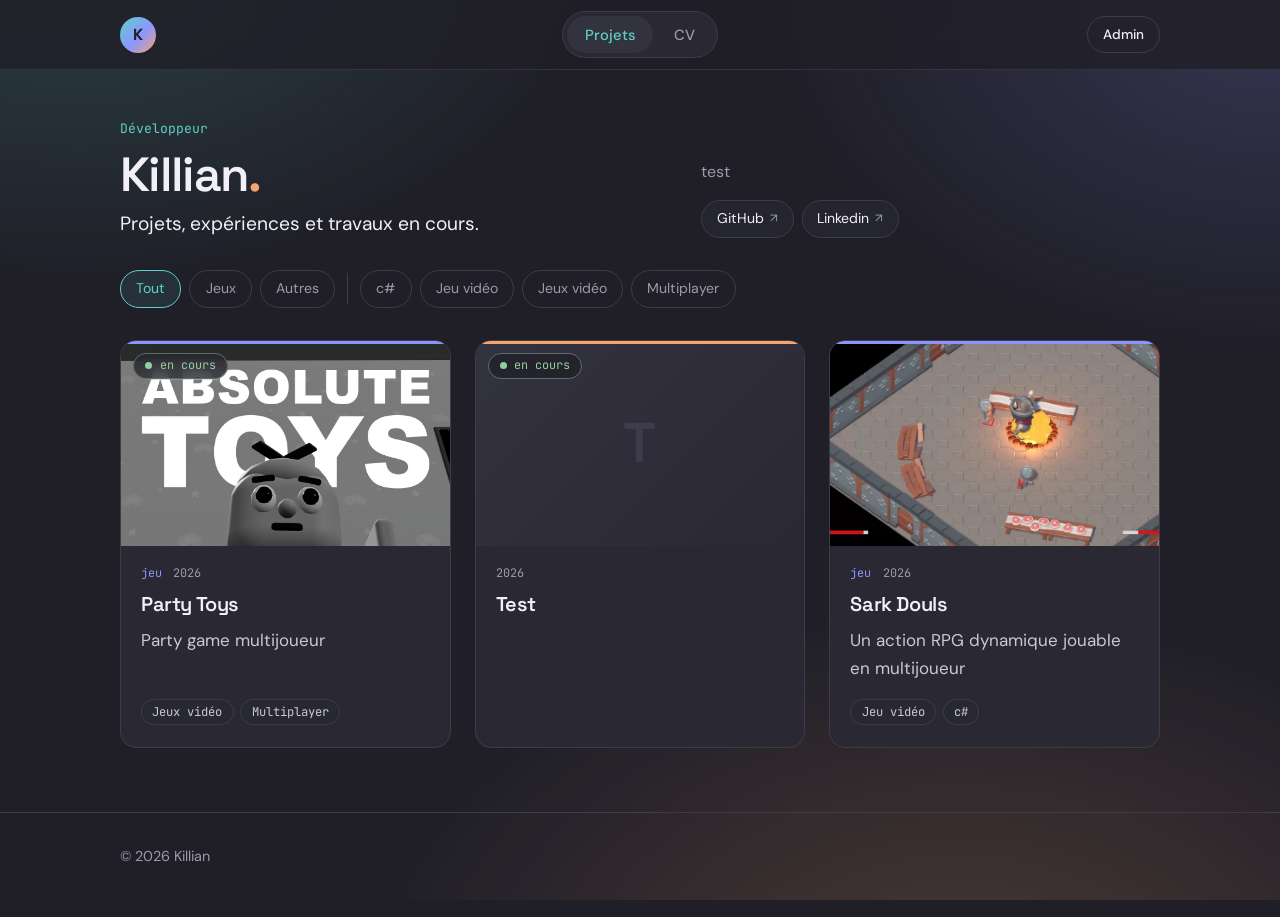
==== index.html @ 00ae6bcd "change : timeline, accueil, theme La page d'accueil met plus en avant les projets la timeline devien" ====
<!doctype html>
<html lang="fr">
<head>
<meta charset="utf-8">
<meta name="viewport" content="width=device-width, initial-scale=1">
<meta name="color-scheme" content="dark">
<meta name="theme-color" content="#201F28">
<title>Portfolio</title>
<meta name="description" content="Portfolio de projets">
<link rel="stylesheet" href="theme.css">
<link rel="stylesheet" href="style.css">
</head>
<body>

<header class="site-header">
  <div class="wrap">
    <a class="brand" href="./" aria-label="Accueil"><span class="mono" id="mono">P</span></a>
    <div class="seg" role="tablist" aria-label="Sections du site">
      <button role="tab" id="tab-projects" data-view="projects" aria-selected="true" aria-controls="view-projects">Projets</button>
      <button role="tab" id="tab-cv" data-view="cv" aria-selected="false" aria-controls="view-cv">CV</button>
    </div>
    <div class="header-end"><a class="btn btn-sm" href="admin.html">Admin</a></div>
  </div>
</header>

<section class="hero">
  <div class="wrap hero-grid">
    <div class="hero-main">
      <p class="eyebrow" id="eyebrow"></p>
      <h1 id="name">Portfolio</h1>
      <p class="lead" id="tagline"></p>
    </div>
    <div class="hero-side">
      <div class="bio" id="bio"></div>
      <ul class="links" id="contact"></ul>
    </div>
  </div>
</section>

<main class="wrap">
  <section id="view-projects" role="tabpanel" aria-labelledby="tab-projects">
    <nav class="filters" id="filters" aria-label="Filtrer les projets" hidden></nav>
    <div class="grid" id="list"><p class="empty">Chargement…</p></div>
  </section>

  <section id="view-cv" role="tabpanel" aria-labelledby="tab-cv" hidden>
    <div class="cv-head" id="cv-head"></div>
    <div class="subtabs" role="tablist" aria-label="Parties du CV">
      <button role="tab" id="ctab-experience" data-cv="experience" aria-selected="true" aria-controls="cv-experience">Expérience <span class="count" id="count-experience"></span></button>
      <button role="tab" id="ctab-education" data-cv="education" aria-selected="false" aria-controls="cv-education">Formation <span class="count" id="count-education"></span></button>
      <button role="tab" id="ctab-skills" data-cv="skills" aria-selected="false" aria-controls="cv-skills">Compétences <span class="count" id="count-skills"></span></button>
    </div>
    <div id="cv-experience" role="tabpanel" aria-labelledby="ctab-experience"></div>
    <div id="cv-education" role="tabpanel" aria-labelledby="ctab-education" hidden></div>
    <div id="cv-skills" role="tabpanel" aria-labelledby="ctab-skills" hidden></div>
  </section>
</main>

<footer class="site-footer"><div class="wrap" id="copy"></div></footer>

<dialog id="dlg" aria-labelledby="dlg-title"><div id="dlg-inner"></div></dialog>

<script src="schema.js"></script>
<script>
const $ = s => document.querySelector(s);
const $$ = s => [...document.querySelectorAll(s)];
const esc = s => String(s ?? "").replace(/[&<>"']/g, c => ({"&":"&amp;","<":"&lt;",">":"&gt;",'"':"&quot;","'":"&#39;"}[c]));
const safeUrl = u => /^(https?:|mailto:)/i.test(u || "") ? u : "#";
/* chemins relatifs autorisés (ex. cv.pdf), mais pas javascript: ni data: */
const safeHref = u => /^\s*(javascript|data|vbscript):/i.test(u || "") ? "#" : (u || "#");
const paras = t => String(t || "").split(/\n{2,}/).filter(x => x.trim()).map(x => `<p>${esc(x.trim())}</p>`).join("");
const bullets = a => { const l = (Array.isArray(a) ? a : String(a || "").split("\n")).map(x => String(x).trim()).filter(Boolean); return l.length ? `<ul class="list">${l.map(x => `<li>${esc(x)}</li>`).join("")}</ul>` : ""; };
const csv = s => (Array.isArray(s) ? s : String(s || "").split(",")).map(x => String(x).trim()).filter(Boolean);
const chips = a => a.length ? `<ul class="chips">${a.map(t => `<li>${esc(t)}</li>`).join("")}</ul>` : "";

const ICON = {
  dl: '<svg width="18" height="18" viewBox="0 0 24 24" fill="none" stroke="currentColor" stroke-width="2" stroke-linecap="round" stroke-linejoin="round" aria-hidden="true"><path d="M12 3v12m0 0-4-4m4 4 4-4M4 17v3h16v-3"/></svg>',
  x: '<svg width="16" height="16" viewBox="0 0 24 24" fill="none" stroke="currentColor" stroke-width="2" stroke-linecap="round" aria-hidden="true"><path d="M6 6l12 12M18 6 6 18"/></svg>'
};
const live = '<span class="pill live"><i></i>en cours</span>';
const state = p => p.ongoing ? live : '<span class="pill">terminé</span>';

/* types de projets (schema.js) */
const TYPES = (window.SCHEMA || {}).types || {};
const OTHER = { label: "Projet", plural: "Autres", code: "projet", facts: [], sections: [{ key: "description", root: true, label: "Description", kind: "long" }] };
const typeOf = p => TYPES[p.type] ? p.type : "other";
const def = p => TYPES[typeOf(p)] || OTHER;
const secVal = (p, s) => s.root ? p[s.key] : (p.details || {})[s.key];
const section = (p, s) => {
  const v = secVal(p, s), body = s.kind === "list" ? bullets(v) : paras(v);
  return body ? `<section class="sect${s.lead ? " lead" : ""}"><h3>${esc(s.label)}</h3><div class="prose">${body}</div></section>` : "";
};

const CV_TABS = ["experience", "education", "skills"];
let data = { profile: {}, projects: [], cv: {} };
let activeTag = null, activeType = null, view = "projects", cvTab = "experience";

/* ---------- chargement ---------- */
async function load() {
  try {
    const r = await fetch("projects.json", { cache: "no-cache" });
    if (!r.ok) throw new Error(r.status);
    data = await r.json();
  } catch (e) {
    $("#list").innerHTML = '<p class="empty">Impossible de charger projects.json. Ouvrez le site via GitHub Pages ou un serveur local (pas en double-cliquant sur le fichier).</p>';
    return;
  }
  data.projects = (data.projects || []).slice().sort((a, b) => (Number(b.year) || 0) - (Number(a.year) || 0));
  data.cv = data.cv || {};
  renderProfile();
  renderCV();
  renderFilters();
  renderList();
  route();
}

function route() {
  const h = decodeURIComponent(location.hash.slice(1));
  if (h === "cv" || h.startsWith("cv/")) {
    const t = h.slice(3);
    setView("cv", false);
    setCvTab(CV_TABS.includes(t) ? t : cvTab, false);
  } else {
    setView("projects", false);
    if (h) openProject(h);
  }
}

function renderProfile() {
  const p = data.profile || {};
  if (p.name) {
    $("#name").textContent = p.name;
    $("#mono").textContent = p.name.trim().charAt(0).toUpperCase() || "P";
    document.title = p.name;
    $("#copy").textContent = "© " + new Date().getFullYear() + " " + p.name;
  }
  $("#eyebrow").textContent = (data.cv && data.cv.headline) || "";
  $("#tagline").textContent = p.tagline || "";
  $("#bio").innerHTML = paras(p.bio);
  $("#contact").innerHTML = (p.links || []).map(l => `<li><a href="${esc(safeUrl(l.url))}" target="_blank" rel="noopener">${esc(l.label)}</a></li>`).join("");
}

/* ---------- onglets ---------- */
function setView(v, touch = true) {
  view = v === "cv" ? "cv" : "projects";
  $$("[data-view]").forEach(b => b.setAttribute("aria-selected", b.dataset.view === view));
  $("#view-projects").hidden = view !== "projects";
  $("#view-cv").hidden = view !== "cv";
  if (touch) history.replaceState(null, "", view === "cv" ? "#cv/" + cvTab : location.pathname + location.search);
}
function setCvTab(t, touch = true) {
  cvTab = CV_TABS.includes(t) ? t : "experience";
  $$("[data-cv]").forEach(b => b.setAttribute("aria-selected", b.dataset.cv === cvTab));
  CV_TABS.forEach(k => { $("#cv-" + k).hidden = k !== cvTab; });
  if (touch) history.replaceState(null, "", "#cv/" + cvTab);
}

/* ---------- projets ---------- */
function renderFilters() {
  const types = [...new Set(data.projects.map(typeOf))];
  const tags = [...new Set(data.projects.flatMap(p => p.tags || []))].sort((a, b) => a.localeCompare(b, "fr"));
  const showTypes = types.length > 1;
  const nav = $("#filters");
  nav.hidden = !showTypes && tags.length < 2;
  nav.innerHTML = `<button data-all aria-pressed="${!activeType && !activeTag}">Tout</button>`
    + (showTypes ? types.map(t => `<button data-type="${esc(t)}" aria-pressed="${activeType === t}">${esc((TYPES[t] || OTHER).plural)}</button>`).join("") : "")
    + (showTypes && tags.length ? '<span class="sep" aria-hidden="true"></span>' : "")
    + tags.map(t => `<button data-tag="${esc(t)}" aria-pressed="${activeTag === t}">${esc(t)}</button>`).join("");
}

const card = p => {
  const t = typeOf(p), img = p.images && p.images[0];
  return `
    <article class="card" data-t="${t}">
      <div class="card-media">
        ${img ? `<img src="${esc(img)}" alt="" loading="lazy">` : `<span class="ph" aria-hidden="true">${esc((p.title || "?").trim()[0] || "?")}</span>`}
        ${p.ongoing ? live : ""}
      </div>
      <div class="card-body">
        <p class="meta">${t !== "other" ? `<span class="kind" data-t="${t}">${esc(def(p).label.toLowerCase())}</span>` : ""}${p.year ? `<span>${esc(p.year)}</span>` : ""}</p>
        <h3><button data-id="${esc(p.id)}">${esc(p.title)}</button></h3>
        ${p.summary ? `<p class="summary">${esc(p.summary)}</p>` : ""}
        ${chips(p.tags || [])}
      </div>
    </article>`;
};

function renderList() {
  const items = data.projects.filter(p => (!activeTag || (p.tags || []).includes(activeTag)) && (!activeType || typeOf(p) === activeType));
  $("#list").innerHTML = items.length
    ? items.map(card).join("")
    : `<p class="empty">${data.projects.length ? "Aucun projet pour ce filtre." : "Aucun projet pour l'instant. Ajoutez-en depuis la page admin."}</p>`;
}

function openProject(id) {
  const p = data.projects.find(x => x.id === id);
  if (!p) return;
  const d = def(p), det = p.details || {}, imgs = p.images || [], t = typeOf(p);
  const links = [p.link && ["Voir le projet", p.link, true], p.repo && ["Code source", p.repo, false]].filter(Boolean)
    .map(([l, u, main]) => `<a class="btn${main ? " btn-primary" : ""}" href="${esc(safeUrl(u))}" target="_blank" rel="noopener">${l}</a>`).join("");
  const facts = [];
  if (p.year) facts.push(["Année", esc(p.year)]);
  d.facts.forEach(f => { const v = det[f.key]; if (v && String(v).trim()) facts.push([f.label, f.list ? chips(csv(v)) : esc(v)]); });
  if ((p.tags || []).length) facts.push(["Mots-clés", chips(p.tags)]);
  const factsHtml = facts.length ? `<dl class="facts">${facts.map(([k, v]) => `<div><dt>${esc(k)}</dt><dd>${v}</dd></div>`).join("")}</dl>` : "";
  const secs = d.sections.map(s => [s, section(p, s)]);
  const lead = secs.filter(([s]) => s.lead).map(x => x[1]).join("");
  let rest = secs.filter(([s]) => !s.lead).map(x => x[1]).join("");
  if (!lead && !rest && p.summary) rest = `<div class="prose">${paras(p.summary)}</div>`;
  $("#dlg-inner").innerHTML = `
    <div class="dlg-top"><button class="x" data-close aria-label="Fermer">${ICON.x}</button></div>
    ${imgs.length ? `<div class="dlg-media"><img id="big" src="${esc(imgs[0])}" alt="${esc(p.title)}">${
      imgs.length > 1 ? `<div class="thumbs">${imgs.map((s, i) => `<button data-img="${esc(s)}" aria-label="Image ${i + 1}" aria-current="${i === 0}"><img src="${esc(s)}" alt=""></button>`).join("")}</div>` : ""}</div>` : ""}
    <div class="dlg-body">
      <div class="dlg-head">
        <p class="meta">${t !== "other" ? `<span class="kind" data-t="${t}">${esc(d.label.toLowerCase())}</span>` : ""}</p>
        <h2 id="dlg-title">${esc(p.title)}</h2>
        ${state(p)}
      </div>
      ${factsHtml}
      ${lead}
      ${rest}
      ${links ? `<p class="dlg-links">${links}</p>` : ""}
    </div>`;
  $("#dlg").showModal();
  history.replaceState(null, "", "#" + encodeURIComponent(id));
}

/* ---------- CV ---------- */
const MONTHS = ["janv", "f[ée]vr", "mars", "avr", "mai", "juin", "juil", "ao[uû]t", "sept", "oct", "nov", "d[ée]c"].map(m => new RegExp(m));
/* « Septembre 2024 » ou « 2024 » -> nombre comparable (null si pas d'année) */
const when = s => {
  s = String(s || "").toLowerCase();
  const y = s.match(/(?:19|20)\d{2}/);
  if (!y) return null;
  const m = MONTHS.findIndex(re => re.test(s));
  return +y[0] * 12 + Math.max(m, 0);
};
const rank = e => [e.current ? 1 : 0, when(e.start) ?? -1, when(e.end) ?? -1];
/* plus récent en premier ; « en cours » tout en haut ; à égalité, l'ordre saisi dans l'admin */
const byRecent = list => list.map((e, i) => [e, i]).sort(([a, i], [b, j]) => {
  const x = rank(a), y = rank(b);
  for (let k = 0; k < 3; k++) if (x[k] !== y[k]) return y[k] - x[k];
  return i - j;
}).map(([e]) => e);

const dates = e => {
  const s = (e.start || "").trim(), t = e.current ? "présent" : (e.end || "").trim();
  return s && t ? `${s} — ${t}` : s || t;
};
const timeline = (list, head, org) => {
  const items = list.filter(e => e[head] || e[org]);
  if (!items.length) return '<p class="empty">Rien à afficher pour l\'instant.</p>';
  /* de gauche à droite : du plus ancien au plus récent, en alternant haut / bas */
  const sorted = byRecent(items).reverse();
  return `<div class="htl-scroll"><div class="htl" style="--n:${sorted.length}">${sorted.map((e, i) => {
    const sub = [e[org], e.place].filter(Boolean).map(esc).join('<span class="sep">·</span>');
    return `<article class="htl-card ${i % 2 ? "down" : "up"}${e.current ? " is-current" : ""}" style="grid-column:${i + 1}">
      <span class="htl-dot" aria-hidden="true"></span>
      <div class="tl-when">${esc(dates(e))}</div>
      <h3>${esc(e[head])}</h3>
      ${sub ? `<p class="tl-sub">${sub}</p>` : ""}
      ${bullets(e.description)}
    </article>`;
  }).join("")}</div></div>`;
};

function renderCV() {
  const c = data.cv || {};
  const name = ((data.profile || {}).name || "").trim();
  const pdf = c.pdf
    ? `<a class="btn btn-primary" href="${esc(safeHref(c.pdf))}" download="${esc(name ? "CV - " + name + ".pdf" : "CV.pdf")}">${ICON.dl}Télécharger le CV</a>`
    : "";
  $("#cv-head").innerHTML = (c.summary ? `<div class="prose">${paras(c.summary)}</div>` : "")
    + pdf;
  $("#cv-head").hidden = !c.summary && !pdf;

  const exp = c.experience || [], edu = c.education || [];
  const skills = (c.skills || []).filter(g => g.label || (g.items || []).length);
  const langs = (c.languages || []).filter(l => (l.name || "").trim());
  const interests = c.interests || [];

  $("#cv-experience").innerHTML = timeline(exp, "role", "org");
  $("#cv-education").innerHTML = timeline(edu, "degree", "school");

  const skillsHtml = (skills.length ? `<div class="skills">${skills.map(g => `
      <div class="skill-card"><h3>${esc(g.label)}</h3>${chips(g.items || [])}</div>`).join("")}</div>` : "")
    + (langs.length ? `<h3 class="h-sub">Langues</h3><ul class="langs">${langs.map(l => `<li><span>${esc(l.name.trim())}</span>${l.level ? `<span class="lvl">${esc(l.level)}</span>` : ""}</li>`).join("")}</ul>` : "")
    + (interests.length ? `<h3 class="h-sub">Centres d'intérêt</h3>${chips(interests)}` : "");
  $("#cv-skills").innerHTML = skillsHtml || '<p class="empty">Rien à afficher pour l\'instant.</p>';

  $("#count-experience").textContent = exp.length || "";
  $("#count-education").textContent = edu.length || "";
  $("#count-skills").textContent = skills.length || "";
  $$(".count").forEach(c => { c.hidden = !c.textContent; });
}

/* ---------- événements ---------- */
$$("[data-view]").forEach(b => b.addEventListener("click", () => setView(b.dataset.view)));
$$("[data-cv]").forEach(b => b.addEventListener("click", () => setCvTab(b.dataset.cv)));
document.addEventListener("keydown", e => {
  if (e.key !== "ArrowLeft" && e.key !== "ArrowRight") return;
  const t = e.target.closest('[role="tab"]'); if (!t) return;
  const tabs = [...t.parentElement.querySelectorAll('[role="tab"]')];
  const n = tabs[(tabs.indexOf(t) + (e.key === "ArrowRight" ? 1 : -1) + tabs.length) % tabs.length];
  n.focus(); n.click();
});
$("#filters").addEventListener("click", e => {
  const b = e.target.closest("button"); if (!b) return;
  if ("all" in b.dataset) activeType = activeTag = null;
  else if (b.dataset.type) activeType = activeType === b.dataset.type ? null : b.dataset.type;
  else if (b.dataset.tag) activeTag = activeTag === b.dataset.tag ? null : b.dataset.tag;
  renderFilters(); renderList();
});
$("#list").addEventListener("click", e => {
  const b = e.target.closest("[data-id]"); if (b) openProject(b.dataset.id);
});
$("#dlg").addEventListener("click", e => {
  if (e.target === e.currentTarget || e.target.closest("[data-close]")) e.currentTarget.close();
  const t = e.target.closest("[data-img]");
  if (t) {
    $("#big").src = t.dataset.img;
    $$(".thumbs button").forEach(x => x.setAttribute("aria-current", x === t));
  }
});
$("#dlg").addEventListener("close", () => history.replaceState(null, "", location.pathname + location.search));

load();
</script>
</body>
</html>
---- theme.css ----
/* ==========================================================================
   THEME : couleurs, polices et formes.
   C'est LE fichier à modifier pour changer le look du site (et de l'admin).
   La mise en page est dans style.css : normalement pas besoin d'y toucher.
   ========================================================================== */

/* Polices (Google Fonts). Pour changer de police : modifiez ce lien
   ET les trois variables --font-* plus bas. */
@import url("https://fonts.googleapis.com/css2?family=Space+Grotesk:wght@500;600;700&family=DM+Sans:ital,opsz,wght@0,9..40,400;0,9..40,500;0,9..40,700;1,9..40,400&family=JetBrains+Mono:wght@400;500&display=swap");

:root{
  /* --- Couleurs de base (fond neutre aux reflets prune, moins « tout bleu ») --- */
  --bg:#201F28;          /* fond de page */
  --surface:#292833;     /* cartes, panneaux */
  --raised:#33323F;      /* éléments surélevés (survol, onglet actif) */
  --line:#3D3C4A;        /* bordures et séparateurs */

  --ink:#F2F0F7;         /* titres, texte important */
  --text:#CBC8D6;        /* texte courant */
  --muted:#9C99AD;       /* texte secondaire */

  /* --- Couleurs d'accent (utilisées en alternance pour mettre de la vie) --- */
  --accent:#5FD0C8;      /* turquoise : liens, boutons */
  --accent-2:#8C95FF;    /* violet-bleu : dégradés, jeux */
  --accent-3:#F5A66F;    /* orange chaud : touches de chaleur */

  --ok:#8FD19E;          /* « en cours », succès */
  --danger:#F08C8C;      /* erreurs, suppression */

  /* --- Lueurs d'ambiance en fond de page --- */
  --glow-1:var(--accent);      /* en haut à gauche */
  --glow-2:var(--accent-2);    /* en haut à droite */
  --glow-3:var(--accent-3);    /* en bas à droite */
  --glow-strength:20%;         /* 0% = fond uni, 25% = très coloré */

  /* --- Polices -------------------------------------------------------- */
  --font-display:"Space Grotesk",system-ui,sans-serif;                 /* titres */
  --font-body:"DM Sans",system-ui,-apple-system,"Segoe UI",sans-serif;  /* texte */
  --font-mono:"JetBrains Mono",ui-monospace,SFMono-Regular,Menlo,Consolas,monospace; /* petits détails « tech » */

  /* --- Formes --------------------------------------------------------- */
  --radius:16px;         /* cartes */
  --radius-sm:10px;      /* boutons, champs */
  --maxw:1120px;         /* largeur maximale du contenu */

  color-scheme:dark;
}
---- style.css ----
/* ==========================================================================
   style.css : mise en page du site.
   Les couleurs, polices et formes se changent dans theme.css.
   Sommaire : base · en-tête · hero · onglets · projets · fiche projet · CV · pied de page
   ========================================================================== */

/* ---------- base ---------- */
*{box-sizing:border-box}
[hidden]{display:none!important}
html{scroll-behavior:smooth;scroll-padding-top:5rem}
body{margin:0;background:var(--bg);color:var(--text);font-family:var(--font-body);font-size:1.0625rem;line-height:1.65;-webkit-font-smoothing:antialiased}
body::before{content:"";position:fixed;inset:0;z-index:-1;pointer-events:none;background:
  radial-gradient(48rem 32rem at 6% -8%,color-mix(in srgb,var(--glow-1) var(--glow-strength),transparent),transparent 70%),
  radial-gradient(46rem 32rem at 100% 0%,color-mix(in srgb,var(--glow-2) var(--glow-strength),transparent),transparent 70%),
  radial-gradient(54rem 36rem at 75% 112%,color-mix(in srgb,var(--glow-3) var(--glow-strength),transparent),transparent 70%)}
::selection{background:var(--accent);color:var(--bg)}
a{color:inherit;text-decoration-color:var(--line);text-underline-offset:.22em}
a:hover{color:var(--accent);text-decoration-color:var(--accent)}
:focus-visible{outline:2px solid var(--accent);outline-offset:3px;border-radius:6px}
h1,h2,h3{margin:0;font-family:var(--font-display);font-weight:600;letter-spacing:-.02em;color:var(--ink)}
button{font:inherit;color:inherit}
.wrap{width:100%;max-width:var(--maxw);margin:0 auto;padding-inline:clamp(1.25rem,4vw,2.5rem)}
.empty{margin:2rem 0;color:var(--muted)}

/* petits éléments réutilisables */
.chips{display:flex;flex-wrap:wrap;gap:.4rem;margin:0;padding:0;list-style:none}
.chips li{font-family:var(--font-mono);font-size:.76rem;line-height:1;padding:.4rem .65rem;border-radius:999px;border:1px solid var(--line);color:var(--text);background:color-mix(in srgb,var(--surface) 60%,transparent)}
.pill{display:inline-flex;align-items:center;gap:.45rem;font-family:var(--font-mono);font-size:.74rem;line-height:1;padding:.4rem .7rem;border-radius:999px;border:1px solid var(--line);color:var(--muted);background:var(--surface)}
.pill i{width:.45rem;height:.45rem;border-radius:50%;background:currentColor}
.pill.live{color:var(--ok);border-color:color-mix(in srgb,var(--ok) 35%,var(--line));background:color-mix(in srgb,var(--ok) 10%,var(--surface))}
.pill.live i{animation:ring 2.4s ease-out infinite}
@keyframes ring{0%{box-shadow:0 0 0 0 color-mix(in srgb,currentColor 55%,transparent)}70%,100%{box-shadow:0 0 0 .45rem transparent}}

.btn{display:inline-flex;align-items:center;gap:.55rem;padding:.65rem 1.25rem;border-radius:999px;border:1px solid var(--line);background:transparent;color:var(--ink);font-weight:500;font-size:.95rem;text-decoration:none;cursor:pointer;transition:border-color .2s,color .2s,transform .2s,background .2s}
.btn:hover{border-color:var(--accent);color:var(--accent)}
.btn-primary{border-color:transparent;color:var(--bg);background:linear-gradient(135deg,var(--accent),var(--accent-2))}
.btn-primary:hover{color:var(--bg);transform:translateY(-2px);box-shadow:0 10px 24px -10px var(--accent)}
.btn-sm{padding:.4rem .95rem;font-size:.85rem}
.btn svg{flex:none}

/* ---------- en-tête ---------- */
.site-header{position:sticky;top:0;z-index:20;background:color-mix(in srgb,var(--bg) 82%,transparent);-webkit-backdrop-filter:blur(14px);backdrop-filter:blur(14px);border-bottom:1px solid color-mix(in srgb,var(--line) 70%,transparent)}
.site-header .wrap{display:flex;align-items:center;gap:1rem;padding-block:.7rem}
.brand{flex:1;display:flex;align-items:center;text-decoration:none}
.brand .mono{display:grid;place-items:center;width:2.25rem;height:2.25rem;border-radius:50%;font-family:var(--font-display);font-weight:700;font-size:1rem;color:var(--bg);background:linear-gradient(135deg,var(--accent),var(--accent-2) 55%,var(--accent-3));transition:transform .25s}
.brand:hover .mono{transform:rotate(-8deg) scale(1.06)}
.header-end{flex:1;display:flex;justify-content:flex-end}

/* onglets principaux (segmented control) */
.seg{display:inline-flex;gap:.2rem;padding:.25rem;border:1px solid var(--line);border-radius:999px;background:var(--surface)}
.seg button{border:0;background:none;padding:.4rem 1.1rem;border-radius:999px;color:var(--muted);font-size:.92rem;font-weight:500;cursor:pointer;transition:color .2s,background .2s}
.seg button:hover{color:var(--ink)}
.seg button[aria-selected="true"]{background:var(--raised);color:var(--accent)}

/* ---------- hero (compact : les projets restent le sujet) ---------- */
.hero{padding-block:clamp(1.75rem,4vw,3rem) .5rem}
.hero-grid{display:grid;grid-template-columns:minmax(0,1.1fr) minmax(0,1fr);gap:1.25rem clamp(2rem,6vw,5rem);align-items:end}
.eyebrow{margin:0 0 .6rem;font-family:var(--font-mono);font-size:.82rem;color:var(--accent)}
.eyebrow:empty{display:none}
.hero h1{font-size:clamp(2rem,4.5vw,3rem);line-height:1.05;letter-spacing:-.035em;overflow-wrap:anywhere}
.hero h1::after{content:".";color:var(--accent-3)}
.lead{margin:.6rem 0 0;font-size:clamp(1.05rem,1.8vw,1.2rem);line-height:1.45;color:var(--ink)}
.lead:empty{display:none}
.bio{color:var(--muted);font-size:1rem}
.bio:empty{display:none}
.bio p{margin:0 0 .6em}
.bio p:last-child{margin-bottom:0}
.links{display:flex;flex-wrap:wrap;gap:.5rem;margin:.9rem 0 0;padding:0;list-style:none}
.links:empty{display:none}
.bio:empty+.links{margin-top:0}
.links a{display:inline-flex;align-items:center;gap:.4rem;padding:.4rem .9rem;border:1px solid var(--line);border-radius:999px;background:color-mix(in srgb,var(--surface) 70%,transparent);color:var(--ink);font-size:.88rem;text-decoration:none;transition:border-color .2s,color .2s,transform .2s}
.links a::after{content:"\2197";font-size:.85em;color:var(--muted);transition:color .2s}
.links a:hover{border-color:var(--accent);color:var(--accent);transform:translateY(-2px)}
.links a:hover::after{color:var(--accent)}

/* ---------- contenu ---------- */
main{padding-block:1.5rem 4rem;min-height:50vh}

/* filtres */
.filters{display:flex;flex-wrap:wrap;gap:.5rem;margin:0 0 2rem}
.filters button{padding:.4rem .95rem;border:1px solid var(--line);border-radius:999px;background:transparent;color:var(--muted);font-size:.88rem;cursor:pointer;transition:color .2s,border-color .2s,background .2s}
.filters button:hover{color:var(--ink);border-color:var(--muted)}
.filters button[aria-pressed="true"]{color:var(--accent);border-color:var(--accent);background:color-mix(in srgb,var(--accent) 10%,transparent)}
.filters .sep{width:1px;background:var(--line);margin:.2rem .25rem}

/* ---------- projets : cartes ---------- */
.grid{display:grid;grid-template-columns:repeat(auto-fill,minmax(min(100%,320px),1fr));gap:1.5rem}
.card{--c:var(--accent);position:relative;display:flex;flex-direction:column;background:var(--surface);border:1px solid var(--line);border-radius:var(--radius);overflow:hidden;transition:transform .25s,border-color .25s,box-shadow .25s}
.card[data-t="game"]{--c:var(--accent-2)}
.card[data-t="other"]{--c:var(--accent-3)}
.card::before{content:"";position:absolute;inset:0 0 auto;height:3px;z-index:2;background:var(--c)}
.card:hover{transform:translateY(-4px);border-color:color-mix(in srgb,var(--c) 50%,var(--line));box-shadow:0 18px 36px -18px rgb(0 0 0/.6)}
.card-media{position:relative;aspect-ratio:16/10;overflow:hidden;display:grid;place-items:center;background:linear-gradient(135deg,var(--raised),var(--surface))}
.card-media img{width:100%;height:100%;object-fit:cover;display:block;transition:transform .5s}
.card:hover .card-media img{transform:scale(1.04)}
.card-media .ph{font-family:var(--font-display);font-size:3.5rem;font-weight:600;color:var(--line)}
.card-media .pill{position:absolute;top:.75rem;left:.75rem;background:color-mix(in srgb,var(--bg) 72%,transparent);-webkit-backdrop-filter:blur(8px);backdrop-filter:blur(8px)}
.card-body{display:flex;flex-direction:column;gap:.55rem;flex:1;padding:1.1rem 1.25rem 1.35rem}
.meta{display:flex;gap:.7rem;margin:0;font-family:var(--font-mono);font-size:.74rem;color:var(--muted)}
.kind[data-t="game"]{color:var(--accent-2)}
.kind[data-t="app"]{color:var(--accent)}
.kind[data-t="other"]{color:var(--accent-3)}
.card h3{font-size:1.25rem;line-height:1.25}
.card h3 button{all:unset;cursor:pointer}
.card h3 button::after{content:"";position:absolute;inset:0}
.card:hover h3 button{color:var(--c)}
.card h3 button:focus-visible{outline:2px solid var(--accent);outline-offset:4px;border-radius:4px}
.summary{margin:0;color:var(--text)}
.card .chips{margin-top:auto;padding-top:.5rem}

/* ---------- fiche projet (dialog) ---------- */
dialog{width:min(980px,calc(100% - 2rem));max-height:calc(100dvh - 2rem);padding:0;border:1px solid var(--line);border-radius:calc(var(--radius) + 4px);background:var(--surface);color:var(--text);overflow:auto}
dialog::backdrop{background:rgb(8 11 16/.72);-webkit-backdrop-filter:blur(4px);backdrop-filter:blur(4px)}
dialog[open]{animation:pop .25s ease-out}
@keyframes pop{from{opacity:0;transform:translateY(12px) scale(.985)}}
.dlg-top{position:sticky;top:0;z-index:2;height:0;display:flex;justify-content:flex-end;pointer-events:none}
.x{pointer-events:auto;margin:.85rem;display:grid;place-items:center;width:2.4rem;height:2.4rem;border:1px solid var(--line);border-radius:50%;background:color-mix(in srgb,var(--bg) 78%,transparent);-webkit-backdrop-filter:blur(8px);backdrop-filter:blur(8px);color:var(--ink);cursor:pointer;transition:border-color .2s,color .2s}
.x:hover{border-color:var(--accent);color:var(--accent)}
.dlg-media{background:var(--bg)}
.dlg-media #big{display:block;width:100%;max-height:58vh;object-fit:contain}
.thumbs{display:flex;flex-wrap:wrap;gap:.5rem;padding:.75rem 1.25rem;background:var(--bg);border-top:1px solid var(--line)}
.thumbs button{width:76px;height:54px;padding:0;border:2px solid transparent;border-radius:8px;overflow:hidden;background:none;cursor:pointer;opacity:.55;transition:opacity .2s,border-color .2s}
.thumbs button:hover{opacity:.9}
.thumbs button[aria-current="true"]{border-color:var(--accent);opacity:1}
.thumbs img{display:block;width:100%;height:100%;object-fit:cover}
.dlg-body{display:grid;gap:1.75rem;padding:clamp(1.5rem,4vw,2.5rem)}
.dlg-head{display:grid;gap:.75rem;justify-items:start}
.dlg-head h2{font-size:clamp(1.9rem,4.5vw,2.9rem);line-height:1.08;letter-spacing:-.035em}
.facts{display:grid;grid-template-columns:repeat(auto-fit,minmax(170px,1fr));gap:1px;margin:0;border:1px solid var(--line);border-radius:var(--radius-sm);overflow:hidden;background:var(--line)}
.facts>div{padding:.85rem 1.1rem;background:var(--surface)}
.facts dt{margin:0 0 .2rem;font-family:var(--font-mono);font-size:.72rem;color:var(--muted)}
.facts dd{margin:0;color:var(--ink);font-weight:500}
.facts .chips li{background:var(--raised)}
.sect{display:grid;gap:.6rem}
.sect h3{display:flex;align-items:center;gap:.65rem;font-size:1.05rem}
.sect h3::before{content:"";width:1.1rem;height:2px;border-radius:2px;background:linear-gradient(90deg,var(--accent),var(--accent-2),var(--accent-3))}
.prose{max-width:68ch}
.prose p{margin:0 0 1em;white-space:pre-line}
.prose p:last-child{margin-bottom:0}
.sect.lead .prose p{font-size:1.2rem;line-height:1.55;color:var(--ink)}
.list{display:grid;gap:.4rem;max-width:68ch;margin:0;padding:0;list-style:none}
.list li{position:relative;padding-left:1.35rem}
.list li::before{content:"";position:absolute;left:.15rem;top:.72em;width:.4rem;height:.4rem;border-radius:50%;background:var(--accent)}
.dlg-links{display:flex;flex-wrap:wrap;gap:.75rem;margin:0}

/* ---------- CV ---------- */
.cv-head{display:grid;gap:1.25rem;justify-items:start;margin-bottom:2.25rem}
.cv-head .prose{color:var(--text);font-size:1.12rem}
.cv-head .prose p{white-space:normal}
.subtabs{display:flex;gap:1.75rem;margin:0 0 2.25rem;border-bottom:1px solid var(--line);overflow-x:auto}
.subtabs button{display:inline-flex;align-items:center;gap:.5rem;margin-bottom:-1px;padding:.7rem 0;border:0;border-bottom:2px solid transparent;background:none;color:var(--muted);font-family:var(--font-display);font-size:1.05rem;font-weight:500;white-space:nowrap;cursor:pointer;transition:color .2s,border-color .2s}
.subtabs button:hover{color:var(--ink)}
.subtabs button[aria-selected="true"]{color:var(--ink);border-bottom-color:var(--accent)}
.count{font-family:var(--font-mono);font-size:.72rem;font-weight:400;padding:.15rem .5rem;border-radius:999px;background:var(--raised);color:var(--muted)}
.subtabs button[aria-selected="true"] .count{background:color-mix(in srgb,var(--accent) 16%,transparent);color:var(--accent)}

/* frise chronologique horizontale : une carte en haut, la suivante en bas */
.htl-scroll{overflow-x:auto;padding:.25rem .25rem 1.25rem;margin-inline:-.25rem}
.htl{--gap:3.5rem;position:relative;display:grid;grid-template-columns:repeat(var(--n),minmax(210px,1fr));grid-template-rows:auto var(--gap) auto;column-gap:1rem}
.htl::before{content:"";grid-row:2;grid-column:1/-1;align-self:center;height:3px;border-radius:3px;background:linear-gradient(90deg,var(--accent),var(--accent-2),var(--accent-3))}
.htl-card{--c:var(--accent);position:relative;padding:1.2rem 1.3rem 1.3rem;border:1px solid var(--line);border-radius:var(--radius);background:var(--surface);box-shadow:inset 0 3px 0 var(--c)}
.htl-card:nth-child(3n+2){--c:var(--accent-2)}
.htl-card:nth-child(3n+3){--c:var(--accent-3)}
.htl-card.up{grid-row:1;align-self:end}
.htl-card.down{grid-row:3;align-self:start}
.htl-card::after{content:"";position:absolute;left:50%;width:2px;height:calc(var(--gap) / 2);background:var(--c);opacity:.6;transform:translateX(-50%)}
.htl-card.up::after{top:100%}
.htl-card.down::after{bottom:100%}
.htl-dot{position:absolute;left:50%;z-index:1;width:16px;height:16px;border-radius:50%;background:var(--bg);border:3px solid var(--c);transform:translate(-50%,-50%)}
.htl-card.up .htl-dot{top:calc(100% + var(--gap) / 2)}
.htl-card.down .htl-dot{top:calc(var(--gap) / -2)}
.htl-card.is-current .htl-dot{background:var(--c);color:var(--c);animation:ring 2.4s ease-out infinite}
.tl-when{margin-bottom:.5rem;font-family:var(--font-mono);font-size:.76rem;color:var(--c)}
.htl-card h3{font-size:1.15rem;line-height:1.3}
.tl-sub{margin:.2rem 0 .6rem;color:var(--muted);font-size:.95rem}
.tl-sub .sep{margin:0 .4rem;color:var(--line)}
.htl-card .list{margin-top:.4rem;gap:.3rem;font-size:.95rem}
.htl-card .list li::before{background:var(--c)}

/* compétences, langues, centres d'intérêt */
.skills{display:grid;grid-template-columns:repeat(auto-fill,minmax(min(100%,300px),1fr));gap:1.25rem}
.skill-card{--c:var(--accent);box-shadow:inset 0 3px 0 var(--c);display:grid;gap:.9rem;align-content:start;padding:1.25rem 1.35rem;border:1px solid var(--line);border-radius:var(--radius);background:var(--surface)}
.skill-card:nth-child(3n+2){--c:var(--accent-2)}
.skill-card:nth-child(3n+3){--c:var(--accent-3)}
.skill-card h3{font-size:1.05rem}
.h-sub{margin:2.5rem 0 1rem;font-size:1.2rem}
.langs{display:grid;grid-template-columns:repeat(auto-fill,minmax(min(100%,240px),1fr));gap:.75rem;margin:0;padding:0;list-style:none}
.langs li{display:flex;justify-content:space-between;gap:1rem;padding:.75rem 1.1rem;border:1px solid var(--line);border-radius:var(--radius-sm);background:var(--surface);color:var(--ink)}
.langs .lvl{font-family:var(--font-mono);font-size:.78rem;color:var(--muted)}

/* ---------- pied de page ---------- */
.site-footer{padding-block:2rem 3rem;border-top:1px solid var(--line);color:var(--muted);font-size:.9rem}

/* ---------- adaptatif ---------- */
@media (max-width:760px){
  .hero-grid{grid-template-columns:1fr}
  /* frise : repasse en colonne (la plus récente en haut) */
  .htl-scroll{overflow:visible}
  .htl{display:flex;flex-direction:column-reverse;gap:1.25rem;padding-left:1.75rem}
  .htl::before{position:absolute;left:.5rem;top:.5rem;bottom:.5rem;width:3px;height:auto;align-self:stretch;background:linear-gradient(180deg,var(--accent-3),var(--accent-2),var(--accent))}
  .htl-card.up,.htl-card.down{align-self:auto}
  .htl-card::after{display:none}
  .htl-card .htl-dot,.htl-card.up .htl-dot,.htl-card.down .htl-dot{left:calc(-1.25rem + 1.5px);top:1.4rem}
}
@media (max-width:640px){
  .site-header .wrap{flex-wrap:wrap}
  .brand{flex:1 1 auto}
  .header-end{flex:0 0 auto;order:2}
  .seg{order:3;width:100%}
  .seg button{flex:1}
}
@media (max-width:480px){
  .subtabs{gap:1.1rem}
  .subtabs button{font-size:.98rem}
  .count{display:none}
}
@media (prefers-reduced-motion:reduce){
  *,*::before,*::after{animation:none!important;transition:none!important;scroll-behavior:auto!important}
}
@media print{
  :root{--bg:#fff;--surface:#fff;--raised:#f3f4f6;--line:#d5d9e0;--ink:#111;--text:#222;--muted:#555;--accent:#0b6b70;--accent-2:#2f4fb0}
  body{font-size:10.5pt}
  .site-header,.hero::before,.bio,.links,.btn,.subtabs,.site-footer,dialog{display:none!important}
}
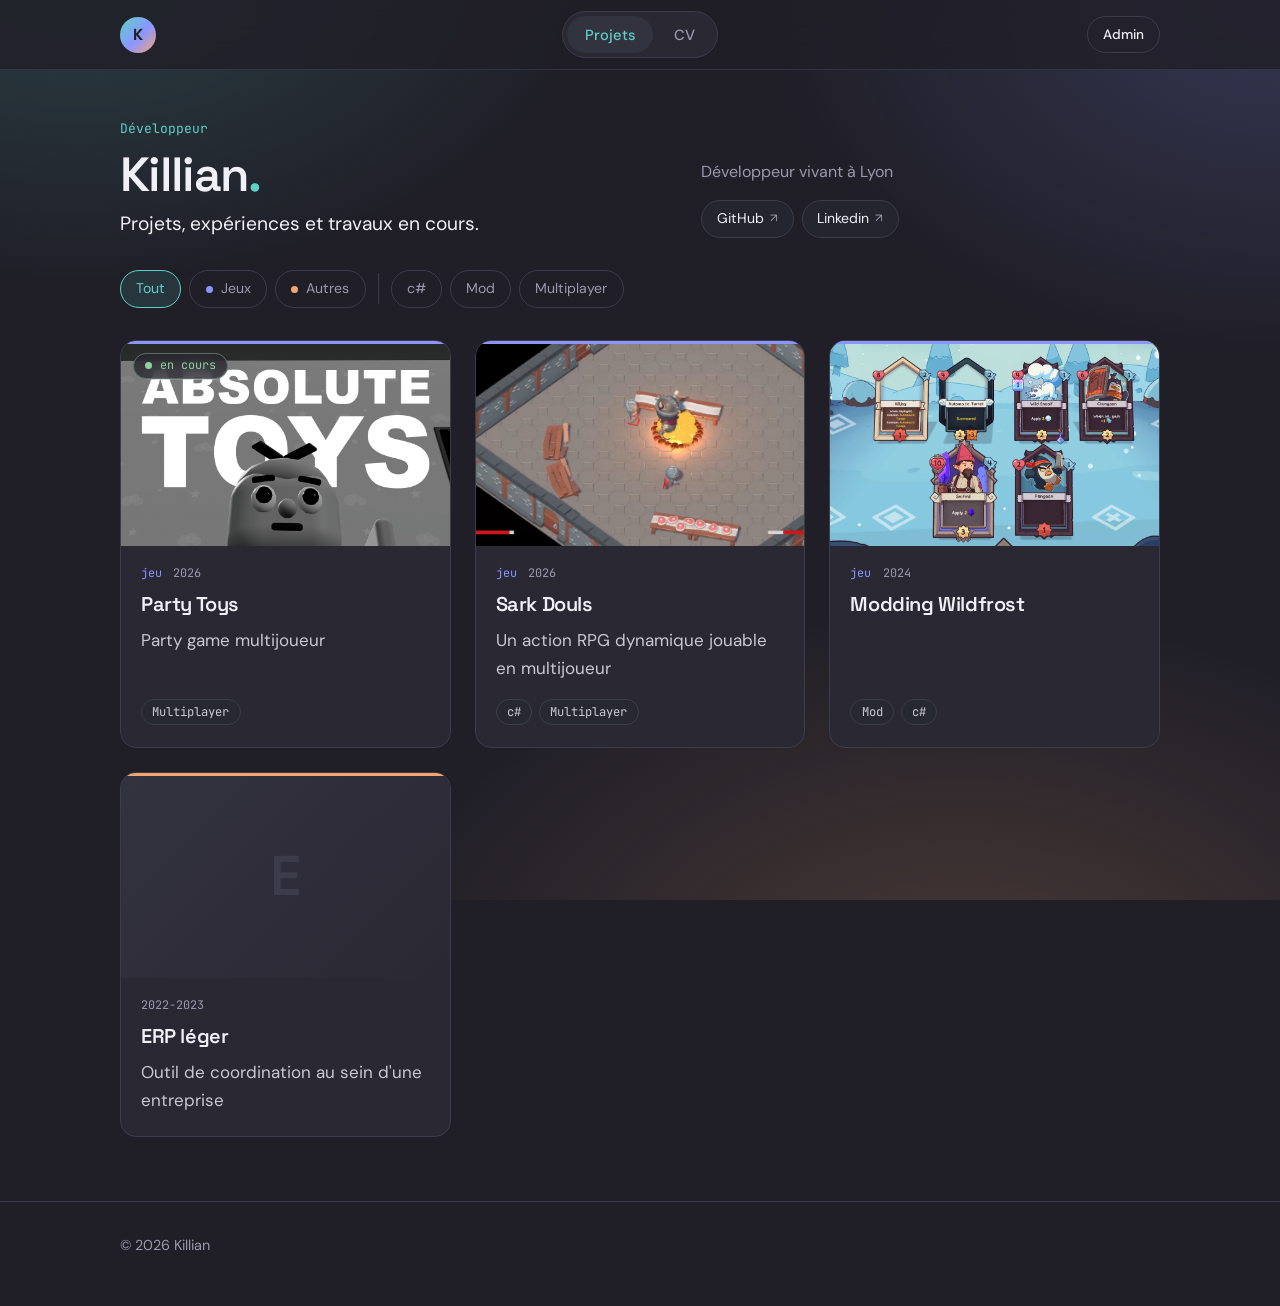
==== commit 28953785: "update" ====
--- a/index.html
+++ b/index.html
@@ -37,22 +37,26 @@
   </div>
 </section>
 
-<main class="wrap">
-  <section id="view-projects" role="tabpanel" aria-labelledby="tab-projects">
+<main>
+  <section id="view-projects" class="wrap" role="tabpanel" aria-labelledby="tab-projects">
     <nav class="filters" id="filters" aria-label="Filtrer les projets" hidden></nav>
     <div class="grid" id="list"><p class="empty">Chargement…</p></div>
   </section>
 
   <section id="view-cv" role="tabpanel" aria-labelledby="tab-cv" hidden>
+    <div class="wrap">
     <div class="cv-head" id="cv-head"></div>
     <div class="subtabs" role="tablist" aria-label="Parties du CV">
       <button role="tab" id="ctab-experience" data-cv="experience" aria-selected="true" aria-controls="cv-experience">Expérience <span class="count" id="count-experience"></span></button>
       <button role="tab" id="ctab-education" data-cv="education" aria-selected="false" aria-controls="cv-education">Formation <span class="count" id="count-education"></span></button>
       <button role="tab" id="ctab-skills" data-cv="skills" aria-selected="false" aria-controls="cv-skills">Compétences <span class="count" id="count-skills"></span></button>
+      <button role="tab" id="ctab-interests" data-cv="interests" aria-selected="false" aria-controls="cv-interests" aria-label="Centres d'intérêt"><span class="lbl-full">Centres d'intérêt</span><span class="lbl-short">Intérêts</span> <span class="count" id="count-interests"></span></button>
+    </div>
     </div>
     <div id="cv-experience" role="tabpanel" aria-labelledby="ctab-experience"></div>
     <div id="cv-education" role="tabpanel" aria-labelledby="ctab-education" hidden></div>
-    <div id="cv-skills" role="tabpanel" aria-labelledby="ctab-skills" hidden></div>
+    <div id="cv-skills" class="wrap" role="tabpanel" aria-labelledby="ctab-skills" hidden></div>
+    <div id="cv-interests" class="wrap" role="tabpanel" aria-labelledby="ctab-interests" hidden></div>
   </section>
 </main>
 
@@ -91,7 +95,7 @@
   return body ? `<section class="sect${s.lead ? " lead" : ""}"><h3>${esc(s.label)}</h3><div class="prose">${body}</div></section>` : "";
 };
 
-const CV_TABS = ["experience", "education", "skills"];
+const CV_TABS = ["experience", "education", "skills", "interests"];
 let data = { profile: {}, projects: [], cv: {} };
 let activeTag = null, activeType = null, view = "projects", cvTab = "experience";
 
@@ -152,7 +156,10 @@
   cvTab = CV_TABS.includes(t) ? t : "experience";
   $$("[data-cv]").forEach(b => b.setAttribute("aria-selected", b.dataset.cv === cvTab));
   CV_TABS.forEach(k => { $("#cv-" + k).hidden = k !== cvTab; });
-  if (touch) history.replaceState(null, "", "#cv/" + cvTab);
+  if (touch) {
+    history.replaceState(null, "", "#cv/" + cvTab);
+    $("#ctab-" + cvTab).scrollIntoView({ inline: "center", block: "nearest" });
+  }
 }
 
 /* ---------- projets ---------- */
@@ -163,7 +170,7 @@
   const nav = $("#filters");
   nav.hidden = !showTypes && tags.length < 2;
   nav.innerHTML = `<button data-all aria-pressed="${!activeType && !activeTag}">Tout</button>`
-    + (showTypes ? types.map(t => `<button data-type="${esc(t)}" aria-pressed="${activeType === t}">${esc((TYPES[t] || OTHER).plural)}</button>`).join("") : "")
+    + (showTypes ? types.map(t => `<button data-type="${esc(t)}" data-t="${esc(t)}" aria-pressed="${activeType === t}">${esc((TYPES[t] || OTHER).plural)}</button>`).join("") : "")
     + (showTypes && tags.length ? '<span class="sep" aria-hidden="true"></span>' : "")
     + tags.map(t => `<button data-tag="${esc(t)}" aria-pressed="${activeTag === t}">${esc(t)}</button>`).join("");
 }
@@ -198,11 +205,11 @@
   const d = def(p), det = p.details || {}, imgs = p.images || [], t = typeOf(p);
   const links = [p.link && ["Voir le projet", p.link, true], p.repo && ["Code source", p.repo, false]].filter(Boolean)
     .map(([l, u, main]) => `<a class="btn${main ? " btn-primary" : ""}" href="${esc(safeUrl(u))}" target="_blank" rel="noopener">${l}</a>`).join("");
+  /* infos clés : seulement celles qui sont renseignées, en pastilles qui passent à la ligne */
   const facts = [];
-  if (p.year) facts.push(["Année", esc(p.year)]);
-  d.facts.forEach(f => { const v = det[f.key]; if (v && String(v).trim()) facts.push([f.label, f.list ? chips(csv(v)) : esc(v)]); });
-  if ((p.tags || []).length) facts.push(["Mots-clés", chips(p.tags)]);
-  const factsHtml = facts.length ? `<dl class="facts">${facts.map(([k, v]) => `<div><dt>${esc(k)}</dt><dd>${v}</dd></div>`).join("")}</dl>` : "";
+  d.facts.forEach(f => { const v = det[f.key]; if (v && String(v).trim()) facts.push([f.label, f.list ? csv(v).join(" · ") : String(v).trim()]); });
+  const factsHtml = facts.length ? `<ul class="facts">${facts.map(([k, v]) => `<li class="fact"><span class="k">${esc(k)}</span><span class="v">${esc(v)}</span></li>`).join("")}</ul>` : "";
+  const tagsHtml = (p.tags || []).length ? chips(p.tags) : "";
   const secs = d.sections.map(s => [s, section(p, s)]);
   const lead = secs.filter(([s]) => s.lead).map(x => x[1]).join("");
   let rest = secs.filter(([s]) => !s.lead).map(x => x[1]).join("");
@@ -211,13 +218,13 @@
     <div class="dlg-top"><button class="x" data-close aria-label="Fermer">${ICON.x}</button></div>
     ${imgs.length ? `<div class="dlg-media"><img id="big" src="${esc(imgs[0])}" alt="${esc(p.title)}">${
       imgs.length > 1 ? `<div class="thumbs">${imgs.map((s, i) => `<button data-img="${esc(s)}" aria-label="Image ${i + 1}" aria-current="${i === 0}"><img src="${esc(s)}" alt=""></button>`).join("")}</div>` : ""}</div>` : ""}
-    <div class="dlg-body">
+    <div class="dlg-body" data-t="${t}">
       <div class="dlg-head">
-        <p class="meta">${t !== "other" ? `<span class="kind" data-t="${t}">${esc(d.label.toLowerCase())}</span>` : ""}</p>
+        <p class="meta">${t !== "other" ? `<span class="kind" data-t="${t}">${esc(d.label.toLowerCase())}</span>` : ""}${p.year ? `<span>${esc(p.year)}</span>` : ""}</p>
         <h2 id="dlg-title">${esc(p.title)}</h2>
         ${state(p)}
       </div>
-      ${factsHtml}
+      <div class="dlg-info">${factsHtml}${tagsHtml}</div>
       ${lead}
       ${rest}
       ${links ? `<p class="dlg-links">${links}</p>` : ""}
@@ -250,7 +257,7 @@
 };
 const timeline = (list, head, org) => {
   const items = list.filter(e => e[head] || e[org]);
-  if (!items.length) return '<p class="empty">Rien à afficher pour l\'instant.</p>';
+  if (!items.length) return '<div class="wrap"><p class="empty">Rien à afficher pour l\'instant.</p></div>';
   /* de gauche à droite : du plus ancien au plus récent, en alternant haut / bas */
   const sorted = byRecent(items).reverse();
   return `<div class="htl-scroll"><div class="htl" style="--n:${sorted.length}">${sorted.map((e, i) => {
@@ -278,20 +285,23 @@
   const exp = c.experience || [], edu = c.education || [];
   const skills = (c.skills || []).filter(g => g.label || (g.items || []).length);
   const langs = (c.languages || []).filter(l => (l.name || "").trim());
-  const interests = c.interests || [];
+  const interests = (c.interests || []).map(x => typeof x === "string" ? { label: x } : x).filter(i => (i.label || "").trim());
 
   $("#cv-experience").innerHTML = timeline(exp, "role", "org");
   $("#cv-education").innerHTML = timeline(edu, "degree", "school");
 
   const skillsHtml = (skills.length ? `<div class="skills">${skills.map(g => `
       <div class="skill-card"><h3>${esc(g.label)}</h3>${chips(g.items || [])}</div>`).join("")}</div>` : "")
-    + (langs.length ? `<h3 class="h-sub">Langues</h3><ul class="langs">${langs.map(l => `<li><span>${esc(l.name.trim())}</span>${l.level ? `<span class="lvl">${esc(l.level)}</span>` : ""}</li>`).join("")}</ul>` : "")
-    + (interests.length ? `<h3 class="h-sub">Centres d'intérêt</h3>${chips(interests)}` : "");
+    + (langs.length ? `<h3 class="h-sub">Langues</h3><ul class="langs">${langs.map(l => `<li><span>${esc(l.name.trim())}</span>${l.level ? `<span class="lvl">${esc(l.level)}</span>` : ""}</li>`).join("")}</ul>` : "");
   $("#cv-skills").innerHTML = skillsHtml || '<p class="empty">Rien à afficher pour l\'instant.</p>';
+  $("#cv-interests").innerHTML = interests.length
+    ? `<div class="skills">${interests.map(i => `<div class="skill-card"><h3>${esc(i.label)}</h3>${i.description ? `<div class="prose">${paras(i.description)}</div>` : ""}</div>`).join("")}</div>`
+    : '<p class="empty">Rien à afficher pour l\'instant.</p>';
 
   $("#count-experience").textContent = exp.length || "";
   $("#count-education").textContent = edu.length || "";
   $("#count-skills").textContent = skills.length || "";
+  $("#count-interests").textContent = interests.length || "";
   $$(".count").forEach(c => { c.hidden = !c.textContent; });
 }
 
--- a/theme.css
+++ b/theme.css
@@ -24,6 +24,18 @@
   --accent-2:#8C95FF;    /* violet-bleu : dégradés, jeux */
   --accent-3:#F5A66F;    /* orange chaud : touches de chaleur */
 
+  /* --- Logique des couleurs : une couleur = un sens (modifiable) --------
+     Turquoise (--accent) = action : liens, boutons, onglet actif, survol.
+     Les autres couleurs servent à repérer une catégorie. */
+  --type-app:var(--accent);         /* projets « app / webapp » */
+  --type-game:var(--accent-2);      /* projets « jeu » */
+  --type-other:var(--accent-3);     /* autres projets */
+
+  --cv-experience:var(--accent);    /* onglet Expérience (frise, cartes, onglet) */
+  --cv-education:var(--accent-2);   /* onglet Formation */
+  --cv-skills:var(--accent-3);      /* onglet Compétences */
+  --cv-interests:color-mix(in srgb,var(--accent-3) 55%,var(--accent-2)); /* onglet Centres d'intérêt */
+
   --ok:#8FD19E;          /* « en cours », succès */
   --danger:#F08C8C;      /* erreurs, suppression */
 
--- a/style.css
+++ b/style.css
@@ -5,6 +5,7 @@
    ========================================================================== */
 
 /* ---------- base ---------- */
+:root{--gutter:clamp(1.25rem,4vw,2.5rem)}  /* marge latérale du contenu */
 *{box-sizing:border-box}
 [hidden]{display:none!important}
 html{scroll-behavior:smooth;scroll-padding-top:5rem}
@@ -19,7 +20,28 @@
 :focus-visible{outline:2px solid var(--accent);outline-offset:3px;border-radius:6px}
 h1,h2,h3{margin:0;font-family:var(--font-display);font-weight:600;letter-spacing:-.02em;color:var(--ink)}
 button{font:inherit;color:inherit}
-.wrap{width:100%;max-width:var(--maxw);margin:0 auto;padding-inline:clamp(1.25rem,4vw,2.5rem)}
+.wrap{width:100%;max-width:var(--maxw);margin:0 auto;padding-inline:var(--gutter)}
+
+/* couleur d'un type de projet (--tc) et d'une partie du CV (--tab) : réglées dans theme.css */
+[data-t="app"]{--tc:var(--type-app)}
+[data-t="game"]{--tc:var(--type-game)}
+[data-t="other"]{--tc:var(--type-other)}
+#cv-experience,[data-cv="experience"]{--tab:var(--cv-experience)}
+#cv-education,[data-cv="education"]{--tab:var(--cv-education)}
+#cv-skills,[data-cv="skills"]{--tab:var(--cv-skills)}
+#cv-interests,[data-cv="interests"]{--tab:var(--cv-interests)}
+
+/* barres de défilement : fines, arrondies, aux couleurs du site */
+@supports not selector(::-webkit-scrollbar){
+  *{scrollbar-width:thin;scrollbar-color:color-mix(in srgb,var(--accent) 40%,var(--raised)) transparent}
+  .htl-scroll{scrollbar-color:color-mix(in srgb,var(--tab) 55%,var(--raised)) transparent}
+}
+::-webkit-scrollbar{width:12px;height:12px}
+::-webkit-scrollbar-track{background:transparent}
+::-webkit-scrollbar-thumb,::-webkit-scrollbar-thumb:hover{border:3px solid transparent;border-radius:999px;background-clip:padding-box}
+::-webkit-scrollbar-thumb{background-color:color-mix(in srgb,var(--accent) 38%,var(--raised))}
+::-webkit-scrollbar-thumb:hover{background-color:color-mix(in srgb,var(--accent) 72%,var(--raised))}
+::-webkit-scrollbar-corner{background:transparent}
 .empty{margin:2rem 0;color:var(--muted)}
 
 /* petits éléments réutilisables */
@@ -58,7 +80,7 @@
 .eyebrow{margin:0 0 .6rem;font-family:var(--font-mono);font-size:.82rem;color:var(--accent)}
 .eyebrow:empty{display:none}
 .hero h1{font-size:clamp(2rem,4.5vw,3rem);line-height:1.05;letter-spacing:-.035em;overflow-wrap:anywhere}
-.hero h1::after{content:".";color:var(--accent-3)}
+.hero h1::after{content:".";color:var(--accent)}
 .lead{margin:.6rem 0 0;font-size:clamp(1.05rem,1.8vw,1.2rem);line-height:1.45;color:var(--ink)}
 .lead:empty{display:none}
 .bio{color:var(--muted);font-size:1rem}
@@ -80,16 +102,15 @@
 .filters{display:flex;flex-wrap:wrap;gap:.5rem;margin:0 0 2rem}
 .filters button{padding:.4rem .95rem;border:1px solid var(--line);border-radius:999px;background:transparent;color:var(--muted);font-size:.88rem;cursor:pointer;transition:color .2s,border-color .2s,background .2s}
 .filters button:hover{color:var(--ink);border-color:var(--muted)}
-.filters button[aria-pressed="true"]{color:var(--accent);border-color:var(--accent);background:color-mix(in srgb,var(--accent) 10%,transparent)}
+.filters button[data-t]::before{content:"";display:inline-block;width:.45rem;height:.45rem;margin-right:.5rem;border-radius:50%;background:var(--tc);vertical-align:middle}
+.filters button[aria-pressed="true"]{color:var(--tc,var(--accent));border-color:var(--tc,var(--accent));background:color-mix(in srgb,var(--tc,var(--accent)) 12%,transparent)}
 .filters .sep{width:1px;background:var(--line);margin:.2rem .25rem}
 
 /* ---------- projets : cartes ---------- */
 .grid{display:grid;grid-template-columns:repeat(auto-fill,minmax(min(100%,320px),1fr));gap:1.5rem}
-.card{--c:var(--accent);position:relative;display:flex;flex-direction:column;background:var(--surface);border:1px solid var(--line);border-radius:var(--radius);overflow:hidden;transition:transform .25s,border-color .25s,box-shadow .25s}
-.card[data-t="game"]{--c:var(--accent-2)}
-.card[data-t="other"]{--c:var(--accent-3)}
-.card::before{content:"";position:absolute;inset:0 0 auto;height:3px;z-index:2;background:var(--c)}
-.card:hover{transform:translateY(-4px);border-color:color-mix(in srgb,var(--c) 50%,var(--line));box-shadow:0 18px 36px -18px rgb(0 0 0/.6)}
+.card{position:relative;display:flex;flex-direction:column;background:var(--surface);border:1px solid var(--line);border-radius:var(--radius);overflow:hidden;transition:transform .25s,border-color .25s,box-shadow .25s}
+.card::before{content:"";position:absolute;inset:0 0 auto;height:3px;z-index:2;background:var(--tc,var(--accent))}
+.card:hover{transform:translateY(-4px);border-color:color-mix(in srgb,var(--tc,var(--accent)) 50%,var(--line));box-shadow:0 18px 36px -18px rgb(0 0 0/.6)}
 .card-media{position:relative;aspect-ratio:16/10;overflow:hidden;display:grid;place-items:center;background:linear-gradient(135deg,var(--raised),var(--surface))}
 .card-media img{width:100%;height:100%;object-fit:cover;display:block;transition:transform .5s}
 .card:hover .card-media img{transform:scale(1.04)}
@@ -97,13 +118,12 @@
 .card-media .pill{position:absolute;top:.75rem;left:.75rem;background:color-mix(in srgb,var(--bg) 72%,transparent);-webkit-backdrop-filter:blur(8px);backdrop-filter:blur(8px)}
 .card-body{display:flex;flex-direction:column;gap:.55rem;flex:1;padding:1.1rem 1.25rem 1.35rem}
 .meta{display:flex;gap:.7rem;margin:0;font-family:var(--font-mono);font-size:.74rem;color:var(--muted)}
-.kind[data-t="game"]{color:var(--accent-2)}
-.kind[data-t="app"]{color:var(--accent)}
-.kind[data-t="other"]{color:var(--accent-3)}
+.meta:empty{display:none}
+.kind{color:var(--tc,var(--muted))}
 .card h3{font-size:1.25rem;line-height:1.25}
 .card h3 button{all:unset;cursor:pointer}
 .card h3 button::after{content:"";position:absolute;inset:0}
-.card:hover h3 button{color:var(--c)}
+.card:hover h3 button{color:var(--tc,var(--accent))}
 .card h3 button:focus-visible{outline:2px solid var(--accent);outline-offset:4px;border-radius:4px}
 .summary{margin:0;color:var(--text)}
 .card .chips{margin-top:auto;padding-top:.5rem}
@@ -126,41 +146,49 @@
 .dlg-body{display:grid;gap:1.75rem;padding:clamp(1.5rem,4vw,2.5rem)}
 .dlg-head{display:grid;gap:.75rem;justify-items:start}
 .dlg-head h2{font-size:clamp(1.9rem,4.5vw,2.9rem);line-height:1.08;letter-spacing:-.035em}
-.facts{display:grid;grid-template-columns:repeat(auto-fit,minmax(170px,1fr));gap:1px;margin:0;border:1px solid var(--line);border-radius:var(--radius-sm);overflow:hidden;background:var(--line)}
-.facts>div{padding:.85rem 1.1rem;background:var(--surface)}
-.facts dt{margin:0 0 .2rem;font-family:var(--font-mono);font-size:.72rem;color:var(--muted)}
-.facts dd{margin:0;color:var(--ink);font-weight:500}
-.facts .chips li{background:var(--raised)}
+.dlg-info{display:grid;gap:.9rem}
+.dlg-info:empty{display:none}
+.facts{display:flex;flex-wrap:wrap;gap:.5rem;margin:0;padding:0;list-style:none}
+.fact{display:inline-flex;align-items:baseline;gap:.55rem;padding:.45rem .9rem;border:1px solid var(--line);border-radius:999px;background:var(--raised)}
+.fact::before{content:"";align-self:center;width:.45rem;height:.45rem;border-radius:50%;background:var(--tc,var(--accent))}
+.fact .k{font-family:var(--font-mono);font-size:.72rem;color:var(--muted)}
+.fact .v{color:var(--ink);font-weight:500;font-size:.95rem}
 .sect{display:grid;gap:.6rem}
 .sect h3{display:flex;align-items:center;gap:.65rem;font-size:1.05rem}
-.sect h3::before{content:"";width:1.1rem;height:2px;border-radius:2px;background:linear-gradient(90deg,var(--accent),var(--accent-2),var(--accent-3))}
+.sect h3::before{content:"";width:1.1rem;height:2px;border-radius:2px;background:var(--tc,var(--accent))}
 .prose{max-width:68ch}
 .prose p{margin:0 0 1em;white-space:pre-line}
 .prose p:last-child{margin-bottom:0}
 .sect.lead .prose p{font-size:1.2rem;line-height:1.55;color:var(--ink)}
 .list{display:grid;gap:.4rem;max-width:68ch;margin:0;padding:0;list-style:none}
 .list li{position:relative;padding-left:1.35rem}
-.list li::before{content:"";position:absolute;left:.15rem;top:.72em;width:.4rem;height:.4rem;border-radius:50%;background:var(--accent)}
+.list li::before{content:"";position:absolute;left:.15rem;top:.72em;width:.4rem;height:.4rem;border-radius:50%;background:var(--tc,var(--accent))}
 .dlg-links{display:flex;flex-wrap:wrap;gap:.75rem;margin:0}
 
 /* ---------- CV ---------- */
 .cv-head{display:grid;gap:1.25rem;justify-items:start;margin-bottom:2.25rem}
 .cv-head .prose{color:var(--text);font-size:1.12rem}
 .cv-head .prose p{white-space:normal}
-.subtabs{display:flex;gap:1.75rem;margin:0 0 2.25rem;border-bottom:1px solid var(--line);overflow-x:auto}
+.subtabs{display:flex;gap:1.75rem;margin:0 0 2.25rem;border-bottom:1px solid var(--line);overflow-x:auto;overflow-y:hidden;scrollbar-width:none}
+.subtabs::-webkit-scrollbar{display:none}
 .subtabs button{display:inline-flex;align-items:center;gap:.5rem;margin-bottom:-1px;padding:.7rem 0;border:0;border-bottom:2px solid transparent;background:none;color:var(--muted);font-family:var(--font-display);font-size:1.05rem;font-weight:500;white-space:nowrap;cursor:pointer;transition:color .2s,border-color .2s}
+.lbl-short{display:none}
 .subtabs button:hover{color:var(--ink)}
-.subtabs button[aria-selected="true"]{color:var(--ink);border-bottom-color:var(--accent)}
+.subtabs button[aria-selected="true"]{color:var(--ink);border-bottom-color:var(--tab,var(--accent))}
 .count{font-family:var(--font-mono);font-size:.72rem;font-weight:400;padding:.15rem .5rem;border-radius:999px;background:var(--raised);color:var(--muted)}
-.subtabs button[aria-selected="true"] .count{background:color-mix(in srgb,var(--accent) 16%,transparent);color:var(--accent)}
-
-/* frise chronologique horizontale : une carte en haut, la suivante en bas */
-.htl-scroll{overflow-x:auto;padding:.25rem .25rem 1.25rem;margin-inline:-.25rem}
-.htl{--gap:3.5rem;position:relative;display:grid;grid-template-columns:repeat(var(--n),minmax(210px,1fr));grid-template-rows:auto var(--gap) auto;column-gap:1rem}
-.htl::before{content:"";grid-row:2;grid-column:1/-1;align-self:center;height:3px;border-radius:3px;background:linear-gradient(90deg,var(--accent),var(--accent-2),var(--accent-3))}
-.htl-card{--c:var(--accent);position:relative;padding:1.2rem 1.3rem 1.3rem;border:1px solid var(--line);border-radius:var(--radius);background:var(--surface);box-shadow:inset 0 3px 0 var(--c)}
-.htl-card:nth-child(3n+2){--c:var(--accent-2)}
-.htl-card:nth-child(3n+3){--c:var(--accent-3)}
+.subtabs button[aria-selected="true"] .count{background:color-mix(in srgb,var(--tab,var(--accent)) 18%,transparent);color:var(--tab,var(--accent))}
+
+/* frise chronologique : une carte en haut, la suivante en bas.
+   Une seule couleur (celle de l'onglet) : le passé est estompé, le présent est vif.
+   Elle peut s'élargir au-delà du cadre central, jusqu'aux bords de l'écran, puis défiler. */
+.htl-scroll{overflow-x:auto;padding:.25rem 0 1.5rem}
+.htl{--gap:3.5rem;--col:270px;--colgap:1rem;--need:calc(var(--n) * var(--col) + (var(--n) - 1) * var(--colgap));
+  box-sizing:content-box;position:relative;display:grid;
+  width:max(min(var(--maxw) - 2 * var(--gutter), 100% - 2 * var(--gutter)), var(--need));
+  margin-inline:auto;padding-inline:var(--gutter);
+  grid-template-columns:repeat(var(--n),minmax(0,1fr));grid-template-rows:auto var(--gap) auto;column-gap:var(--colgap)}
+.htl::before{content:"";grid-row:2;grid-column:1/-1;align-self:center;height:3px;border-radius:3px;background:linear-gradient(90deg,color-mix(in srgb,var(--tab) 28%,var(--line)),var(--tab))}
+.htl-card{--c:var(--tab);position:relative;padding:1.2rem 1.3rem 1.3rem;border:1px solid var(--line);border-radius:var(--radius);background:var(--surface);box-shadow:inset 0 3px 0 var(--c)}
 .htl-card.up{grid-row:1;align-self:end}
 .htl-card.down{grid-row:3;align-self:start}
 .htl-card::after{content:"";position:absolute;left:50%;width:2px;height:calc(var(--gap) / 2);background:var(--c);opacity:.6;transform:translateX(-50%)}
@@ -176,13 +204,17 @@
 .tl-sub .sep{margin:0 .4rem;color:var(--line)}
 .htl-card .list{margin-top:.4rem;gap:.3rem;font-size:.95rem}
 .htl-card .list li::before{background:var(--c)}
+.htl-scroll::-webkit-scrollbar{height:14px}
+.htl-scroll::-webkit-scrollbar-thumb{background-color:color-mix(in srgb,var(--tab) 55%,var(--raised))}
+.htl-scroll::-webkit-scrollbar-thumb:hover{background-color:color-mix(in srgb,var(--tab) 85%,var(--raised))}
+.htl-scroll::-webkit-scrollbar-track{margin-inline:var(--gutter);border-radius:999px;background:color-mix(in srgb,var(--surface) 85%,transparent)}
 
 /* compétences, langues, centres d'intérêt */
 .skills{display:grid;grid-template-columns:repeat(auto-fill,minmax(min(100%,300px),1fr));gap:1.25rem}
-.skill-card{--c:var(--accent);box-shadow:inset 0 3px 0 var(--c);display:grid;gap:.9rem;align-content:start;padding:1.25rem 1.35rem;border:1px solid var(--line);border-radius:var(--radius);background:var(--surface)}
-.skill-card:nth-child(3n+2){--c:var(--accent-2)}
-.skill-card:nth-child(3n+3){--c:var(--accent-3)}
+.skill-card{--c:var(--tab,var(--accent));box-shadow:inset 0 3px 0 var(--c);display:grid;gap:.9rem;align-content:start;padding:1.25rem 1.35rem;border:1px solid var(--line);border-radius:var(--radius);background:var(--surface)}
 .skill-card h3{font-size:1.05rem}
+.skill-card .prose{font-size:.98rem}
+.skill-card .chips li{border-color:color-mix(in srgb,var(--c) 38%,var(--line))}
 .h-sub{margin:2.5rem 0 1rem;font-size:1.2rem}
 .langs{display:grid;grid-template-columns:repeat(auto-fill,minmax(min(100%,240px),1fr));gap:.75rem;margin:0;padding:0;list-style:none}
 .langs li{display:flex;justify-content:space-between;gap:1rem;padding:.75rem 1.1rem;border:1px solid var(--line);border-radius:var(--radius-sm);background:var(--surface);color:var(--ink)}
@@ -196,8 +228,8 @@
   .hero-grid{grid-template-columns:1fr}
   /* frise : repasse en colonne (la plus récente en haut) */
   .htl-scroll{overflow:visible}
-  .htl{display:flex;flex-direction:column-reverse;gap:1.25rem;padding-left:1.75rem}
-  .htl::before{position:absolute;left:.5rem;top:.5rem;bottom:.5rem;width:3px;height:auto;align-self:stretch;background:linear-gradient(180deg,var(--accent-3),var(--accent-2),var(--accent))}
+  .htl{display:flex;flex-direction:column-reverse;gap:1.25rem;width:auto;box-sizing:border-box;margin:0;padding:0 var(--gutter) 0 calc(var(--gutter) + 1.75rem)}
+  .htl::before{position:absolute;left:calc(var(--gutter) + .5rem);top:.5rem;bottom:.5rem;width:3px;height:auto;align-self:stretch;background:linear-gradient(180deg,var(--tab),color-mix(in srgb,var(--tab) 28%,var(--line)))}
   .htl-card.up,.htl-card.down{align-self:auto}
   .htl-card::after{display:none}
   .htl-card .htl-dot,.htl-card.up .htl-dot,.htl-card.down .htl-dot{left:calc(-1.25rem + 1.5px);top:1.4rem}
@@ -210,9 +242,11 @@
   .seg button{flex:1}
 }
 @media (max-width:480px){
-  .subtabs{gap:1.1rem}
-  .subtabs button{font-size:.98rem}
+  .subtabs{gap:.6rem}
+  .subtabs button{font-size:.92rem}
   .count{display:none}
+  .lbl-full{display:none}
+  .lbl-short{display:inline}
 }
 @media (prefers-reduced-motion:reduce){
   *,*::before,*::after{animation:none!important;transition:none!important;scroll-behavior:auto!important}
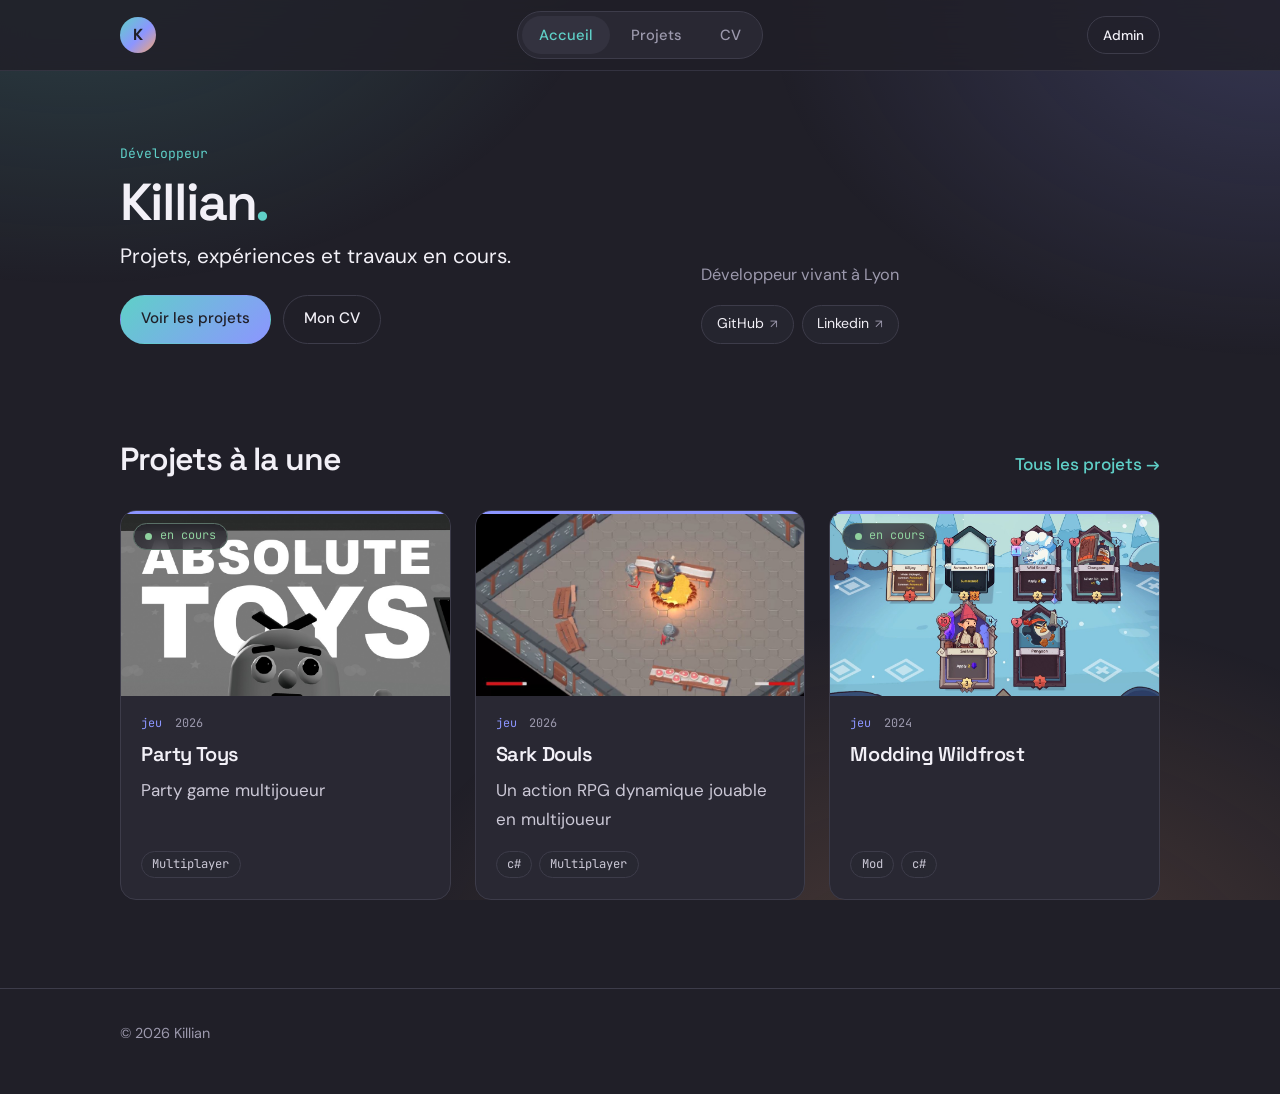
==== commit 312ac0da: "add: Gros travaux" ====
--- a/index.html
+++ b/index.html
@@ -6,336 +6,75 @@
 <meta name="color-scheme" content="dark">
 <meta name="theme-color" content="#201F28">
 <title>Portfolio</title>
-<meta name="description" content="Portfolio de projets">
+<meta name="description" content="Portfolio : projets et CV">
 <link rel="stylesheet" href="theme.css">
 <link rel="stylesheet" href="style.css">
+<script>document.documentElement.classList.add("js")</script>
 </head>
 <body>
 
-<header class="site-header">
-  <div class="wrap">
-    <a class="brand" href="./" aria-label="Accueil"><span class="mono" id="mono">P</span></a>
-    <div class="seg" role="tablist" aria-label="Sections du site">
-      <button role="tab" id="tab-projects" data-view="projects" aria-selected="true" aria-controls="view-projects">Projets</button>
-      <button role="tab" id="tab-cv" data-view="cv" aria-selected="false" aria-controls="view-cv">CV</button>
+<header class="site-header" id="site-header"></header>
+
+<main id="main">
+  <section class="hero">
+    <div class="wrap hero-grid">
+      <div class="hero-main">
+        <p class="eyebrow rise" id="eyebrow" style="--d:0"></p>
+        <h1 class="rise" id="name" style="--d:1">Portfolio</h1>
+        <p class="lead rise" id="tagline" style="--d:2"></p>
+        <div class="cta rise" style="--d:3">
+          <a class="btn btn-primary" href="projets.html">Voir les projets</a>
+          <a class="btn" href="cv.html">Mon CV</a>
+        </div>
+      </div>
+      <div class="hero-side rise" style="--d:4">
+        <div class="bio" id="bio"></div>
+        <ul class="links" id="contact"></ul>
+      </div>
     </div>
-    <div class="header-end"><a class="btn btn-sm" href="admin.html">Admin</a></div>
-  </div>
-</header>
-
-<section class="hero">
-  <div class="wrap hero-grid">
-    <div class="hero-main">
-      <p class="eyebrow" id="eyebrow"></p>
-      <h1 id="name">Portfolio</h1>
-      <p class="lead" id="tagline"></p>
-    </div>
-    <div class="hero-side">
-      <div class="bio" id="bio"></div>
-      <ul class="links" id="contact"></ul>
-    </div>
-  </div>
-</section>
-
-<main>
-  <section id="view-projects" class="wrap" role="tabpanel" aria-labelledby="tab-projects">
-    <nav class="filters" id="filters" aria-label="Filtrer les projets" hidden></nav>
-    <div class="grid" id="list"><p class="empty">Chargement…</p></div>
   </section>
 
-  <section id="view-cv" role="tabpanel" aria-labelledby="tab-cv" hidden>
-    <div class="wrap">
-    <div class="cv-head" id="cv-head"></div>
-    <div class="subtabs" role="tablist" aria-label="Parties du CV">
-      <button role="tab" id="ctab-experience" data-cv="experience" aria-selected="true" aria-controls="cv-experience">Expérience <span class="count" id="count-experience"></span></button>
-      <button role="tab" id="ctab-education" data-cv="education" aria-selected="false" aria-controls="cv-education">Formation <span class="count" id="count-education"></span></button>
-      <button role="tab" id="ctab-skills" data-cv="skills" aria-selected="false" aria-controls="cv-skills">Compétences <span class="count" id="count-skills"></span></button>
-      <button role="tab" id="ctab-interests" data-cv="interests" aria-selected="false" aria-controls="cv-interests" aria-label="Centres d'intérêt"><span class="lbl-full">Centres d'intérêt</span><span class="lbl-short">Intérêts</span> <span class="count" id="count-interests"></span></button>
+  <section class="wrap section" id="featured-section" aria-labelledby="featured-title" hidden>
+    <div class="section-head">
+      <h2 id="featured-title">Projets à la une</h2>
+      <a class="more" href="projets.html">Tous les projets →</a>
     </div>
-    </div>
-    <div id="cv-experience" role="tabpanel" aria-labelledby="ctab-experience"></div>
-    <div id="cv-education" role="tabpanel" aria-labelledby="ctab-education" hidden></div>
-    <div id="cv-skills" class="wrap" role="tabpanel" aria-labelledby="ctab-skills" hidden></div>
-    <div id="cv-interests" class="wrap" role="tabpanel" aria-labelledby="ctab-interests" hidden></div>
+    <div class="grid feature" id="featured"></div>
   </section>
 </main>
 
-<footer class="site-footer"><div class="wrap" id="copy"></div></footer>
-
-<dialog id="dlg" aria-labelledby="dlg-title"><div id="dlg-inner"></div></dialog>
+<footer class="site-footer" id="site-footer"></footer>
 
 <script src="schema.js"></script>
+<script src="site.js"></script>
 <script>
-const $ = s => document.querySelector(s);
-const $$ = s => [...document.querySelectorAll(s)];
-const esc = s => String(s ?? "").replace(/[&<>"']/g, c => ({"&":"&amp;","<":"&lt;",">":"&gt;",'"':"&quot;","'":"&#39;"}[c]));
-const safeUrl = u => /^(https?:|mailto:)/i.test(u || "") ? u : "#";
-/* chemins relatifs autorisés (ex. cv.pdf), mais pas javascript: ni data: */
-const safeHref = u => /^\s*(javascript|data|vbscript):/i.test(u || "") ? "#" : (u || "#");
-const paras = t => String(t || "").split(/\n{2,}/).filter(x => x.trim()).map(x => `<p>${esc(x.trim())}</p>`).join("");
-const bullets = a => { const l = (Array.isArray(a) ? a : String(a || "").split("\n")).map(x => String(x).trim()).filter(Boolean); return l.length ? `<ul class="list">${l.map(x => `<li>${esc(x)}</li>`).join("")}</ul>` : ""; };
-const csv = s => (Array.isArray(s) ? s : String(s || "").split(",")).map(x => String(x).trim()).filter(Boolean);
-const chips = a => a.length ? `<ul class="chips">${a.map(t => `<li>${esc(t)}</li>`).join("")}</ul>` : "";
+(async () => {
+  chrome("home");
+  let data;
+  try { data = await loadData(); } catch (e) { fail($("#main")); return; }
+  applyProfile(data);
 
-const ICON = {
-  dl: '<svg width="18" height="18" viewBox="0 0 24 24" fill="none" stroke="currentColor" stroke-width="2" stroke-linecap="round" stroke-linejoin="round" aria-hidden="true"><path d="M12 3v12m0 0-4-4m4 4 4-4M4 17v3h16v-3"/></svg>',
-  x: '<svg width="16" height="16" viewBox="0 0 24 24" fill="none" stroke="currentColor" stroke-width="2" stroke-linecap="round" aria-hidden="true"><path d="M6 6l12 12M18 6 6 18"/></svg>'
-};
-const live = '<span class="pill live"><i></i>en cours</span>';
-const state = p => p.ongoing ? live : '<span class="pill">terminé</span>';
+  /* anciens liens (index.html#identifiant, index.html#cv/…) -> nouvelles pages */
+  const h = decodeURIComponent(location.hash.slice(1));
+  if (h === "cv" || h.startsWith("cv/")) { location.replace("cv.html" + (h.length > 3 ? "#" + h.slice(3) : "")); return; }
+  const old = h && data.projects.find(x => x.id === h);
+  if (old) { location.replace(projectUrl(old)); return; }
 
-/* types de projets (schema.js) */
-const TYPES = (window.SCHEMA || {}).types || {};
-const OTHER = { label: "Projet", plural: "Autres", code: "projet", facts: [], sections: [{ key: "description", root: true, label: "Description", kind: "long" }] };
-const typeOf = p => TYPES[p.type] ? p.type : "other";
-const def = p => TYPES[typeOf(p)] || OTHER;
-const secVal = (p, s) => s.root ? p[s.key] : (p.details || {})[s.key];
-const section = (p, s) => {
-  const v = secVal(p, s), body = s.kind === "list" ? bullets(v) : paras(v);
-  return body ? `<section class="sect${s.lead ? " lead" : ""}"><h3>${esc(s.label)}</h3><div class="prose">${body}</div></section>` : "";
-};
-
-const CV_TABS = ["experience", "education", "skills", "interests"];
-let data = { profile: {}, projects: [], cv: {} };
-let activeTag = null, activeType = null, view = "projects", cvTab = "experience";
-
-/* ---------- chargement ---------- */
-async function load() {
-  try {
-    const r = await fetch("projects.json", { cache: "no-cache" });
-    if (!r.ok) throw new Error(r.status);
-    data = await r.json();
-  } catch (e) {
-    $("#list").innerHTML = '<p class="empty">Impossible de charger projects.json. Ouvrez le site via GitHub Pages ou un serveur local (pas en double-cliquant sur le fichier).</p>';
-    return;
-  }
-  data.projects = (data.projects || []).slice().sort((a, b) => (Number(b.year) || 0) - (Number(a.year) || 0));
-  data.cv = data.cv || {};
-  renderProfile();
-  renderCV();
-  renderFilters();
-  renderList();
-  route();
-}
-
-function route() {
-  const h = decodeURIComponent(location.hash.slice(1));
-  if (h === "cv" || h.startsWith("cv/")) {
-    const t = h.slice(3);
-    setView("cv", false);
-    setCvTab(CV_TABS.includes(t) ? t : cvTab, false);
-  } else {
-    setView("projects", false);
-    if (h) openProject(h);
-  }
-}
-
-function renderProfile() {
-  const p = data.profile || {};
-  if (p.name) {
-    $("#name").textContent = p.name;
-    $("#mono").textContent = p.name.trim().charAt(0).toUpperCase() || "P";
-    document.title = p.name;
-    $("#copy").textContent = "© " + new Date().getFullYear() + " " + p.name;
-  }
-  $("#eyebrow").textContent = (data.cv && data.cv.headline) || "";
+  const p = data.profile;
+  if (p.name) { $("#name").textContent = p.name; setMeta(p.name + " : portfolio", p.tagline || ""); }
+  $("#eyebrow").textContent = data.cv.headline || "";
   $("#tagline").textContent = p.tagline || "";
   $("#bio").innerHTML = paras(p.bio);
   $("#contact").innerHTML = (p.links || []).map(l => `<li><a href="${esc(safeUrl(l.url))}" target="_blank" rel="noopener">${esc(l.label)}</a></li>`).join("");
-}
 
-/* ---------- onglets ---------- */
-function setView(v, touch = true) {
-  view = v === "cv" ? "cv" : "projects";
-  $$("[data-view]").forEach(b => b.setAttribute("aria-selected", b.dataset.view === view));
-  $("#view-projects").hidden = view !== "projects";
-  $("#view-cv").hidden = view !== "cv";
-  if (touch) history.replaceState(null, "", view === "cv" ? "#cv/" + cvTab : location.pathname + location.search);
-}
-function setCvTab(t, touch = true) {
-  cvTab = CV_TABS.includes(t) ? t : "experience";
-  $$("[data-cv]").forEach(b => b.setAttribute("aria-selected", b.dataset.cv === cvTab));
-  CV_TABS.forEach(k => { $("#cv-" + k).hidden = k !== cvTab; });
-  if (touch) {
-    history.replaceState(null, "", "#cv/" + cvTab);
-    $("#ctab-" + cvTab).scrollIntoView({ inline: "center", block: "nearest" });
+  const list = featuredProjects(data.projects);
+  if (list.length) {
+    $("#featured").style.setProperty("--cols", Math.min(list.length === 4 ? 2 : list.length, 3));
+    $("#featured").innerHTML = list.map((pr, i) => card(pr, i)).join("");
+    $("#featured-section").hidden = false;
+    reveal();
   }
-}
-
-/* ---------- projets ---------- */
-function renderFilters() {
-  const types = [...new Set(data.projects.map(typeOf))];
-  const tags = [...new Set(data.projects.flatMap(p => p.tags || []))].sort((a, b) => a.localeCompare(b, "fr"));
-  const showTypes = types.length > 1;
-  const nav = $("#filters");
-  nav.hidden = !showTypes && tags.length < 2;
-  nav.innerHTML = `<button data-all aria-pressed="${!activeType && !activeTag}">Tout</button>`
-    + (showTypes ? types.map(t => `<button data-type="${esc(t)}" data-t="${esc(t)}" aria-pressed="${activeType === t}">${esc((TYPES[t] || OTHER).plural)}</button>`).join("") : "")
-    + (showTypes && tags.length ? '<span class="sep" aria-hidden="true"></span>' : "")
-    + tags.map(t => `<button data-tag="${esc(t)}" aria-pressed="${activeTag === t}">${esc(t)}</button>`).join("");
-}
-
-const card = p => {
-  const t = typeOf(p), img = p.images && p.images[0];
-  return `
-    <article class="card" data-t="${t}">
-      <div class="card-media">
-        ${img ? `<img src="${esc(img)}" alt="" loading="lazy">` : `<span class="ph" aria-hidden="true">${esc((p.title || "?").trim()[0] || "?")}</span>`}
-        ${p.ongoing ? live : ""}
-      </div>
-      <div class="card-body">
-        <p class="meta">${t !== "other" ? `<span class="kind" data-t="${t}">${esc(def(p).label.toLowerCase())}</span>` : ""}${p.year ? `<span>${esc(p.year)}</span>` : ""}</p>
-        <h3><button data-id="${esc(p.id)}">${esc(p.title)}</button></h3>
-        ${p.summary ? `<p class="summary">${esc(p.summary)}</p>` : ""}
-        ${chips(p.tags || [])}
-      </div>
-    </article>`;
-};
-
-function renderList() {
-  const items = data.projects.filter(p => (!activeTag || (p.tags || []).includes(activeTag)) && (!activeType || typeOf(p) === activeType));
-  $("#list").innerHTML = items.length
-    ? items.map(card).join("")
-    : `<p class="empty">${data.projects.length ? "Aucun projet pour ce filtre." : "Aucun projet pour l'instant. Ajoutez-en depuis la page admin."}</p>`;
-}
-
-function openProject(id) {
-  const p = data.projects.find(x => x.id === id);
-  if (!p) return;
-  const d = def(p), det = p.details || {}, imgs = p.images || [], t = typeOf(p);
-  const links = [p.link && ["Voir le projet", p.link, true], p.repo && ["Code source", p.repo, false]].filter(Boolean)
-    .map(([l, u, main]) => `<a class="btn${main ? " btn-primary" : ""}" href="${esc(safeUrl(u))}" target="_blank" rel="noopener">${l}</a>`).join("");
-  /* infos clés : seulement celles qui sont renseignées, en pastilles qui passent à la ligne */
-  const facts = [];
-  d.facts.forEach(f => { const v = det[f.key]; if (v && String(v).trim()) facts.push([f.label, f.list ? csv(v).join(" · ") : String(v).trim()]); });
-  const factsHtml = facts.length ? `<ul class="facts">${facts.map(([k, v]) => `<li class="fact"><span class="k">${esc(k)}</span><span class="v">${esc(v)}</span></li>`).join("")}</ul>` : "";
-  const tagsHtml = (p.tags || []).length ? chips(p.tags) : "";
-  const secs = d.sections.map(s => [s, section(p, s)]);
-  const lead = secs.filter(([s]) => s.lead).map(x => x[1]).join("");
-  let rest = secs.filter(([s]) => !s.lead).map(x => x[1]).join("");
-  if (!lead && !rest && p.summary) rest = `<div class="prose">${paras(p.summary)}</div>`;
-  $("#dlg-inner").innerHTML = `
-    <div class="dlg-top"><button class="x" data-close aria-label="Fermer">${ICON.x}</button></div>
-    ${imgs.length ? `<div class="dlg-media"><img id="big" src="${esc(imgs[0])}" alt="${esc(p.title)}">${
-      imgs.length > 1 ? `<div class="thumbs">${imgs.map((s, i) => `<button data-img="${esc(s)}" aria-label="Image ${i + 1}" aria-current="${i === 0}"><img src="${esc(s)}" alt=""></button>`).join("")}</div>` : ""}</div>` : ""}
-    <div class="dlg-body" data-t="${t}">
-      <div class="dlg-head">
-        <p class="meta">${t !== "other" ? `<span class="kind" data-t="${t}">${esc(d.label.toLowerCase())}</span>` : ""}${p.year ? `<span>${esc(p.year)}</span>` : ""}</p>
-        <h2 id="dlg-title">${esc(p.title)}</h2>
-        ${state(p)}
-      </div>
-      <div class="dlg-info">${factsHtml}${tagsHtml}</div>
-      ${lead}
-      ${rest}
-      ${links ? `<p class="dlg-links">${links}</p>` : ""}
-    </div>`;
-  $("#dlg").showModal();
-  history.replaceState(null, "", "#" + encodeURIComponent(id));
-}
-
-/* ---------- CV ---------- */
-const MONTHS = ["janv", "f[ée]vr", "mars", "avr", "mai", "juin", "juil", "ao[uû]t", "sept", "oct", "nov", "d[ée]c"].map(m => new RegExp(m));
-/* « Septembre 2024 » ou « 2024 » -> nombre comparable (null si pas d'année) */
-const when = s => {
-  s = String(s || "").toLowerCase();
-  const y = s.match(/(?:19|20)\d{2}/);
-  if (!y) return null;
-  const m = MONTHS.findIndex(re => re.test(s));
-  return +y[0] * 12 + Math.max(m, 0);
-};
-const rank = e => [e.current ? 1 : 0, when(e.start) ?? -1, when(e.end) ?? -1];
-/* plus récent en premier ; « en cours » tout en haut ; à égalité, l'ordre saisi dans l'admin */
-const byRecent = list => list.map((e, i) => [e, i]).sort(([a, i], [b, j]) => {
-  const x = rank(a), y = rank(b);
-  for (let k = 0; k < 3; k++) if (x[k] !== y[k]) return y[k] - x[k];
-  return i - j;
-}).map(([e]) => e);
-
-const dates = e => {
-  const s = (e.start || "").trim(), t = e.current ? "présent" : (e.end || "").trim();
-  return s && t ? `${s} — ${t}` : s || t;
-};
-const timeline = (list, head, org) => {
-  const items = list.filter(e => e[head] || e[org]);
-  if (!items.length) return '<div class="wrap"><p class="empty">Rien à afficher pour l\'instant.</p></div>';
-  /* de gauche à droite : du plus ancien au plus récent, en alternant haut / bas */
-  const sorted = byRecent(items).reverse();
-  return `<div class="htl-scroll"><div class="htl" style="--n:${sorted.length}">${sorted.map((e, i) => {
-    const sub = [e[org], e.place].filter(Boolean).map(esc).join('<span class="sep">·</span>');
-    return `<article class="htl-card ${i % 2 ? "down" : "up"}${e.current ? " is-current" : ""}" style="grid-column:${i + 1}">
-      <span class="htl-dot" aria-hidden="true"></span>
-      <div class="tl-when">${esc(dates(e))}</div>
-      <h3>${esc(e[head])}</h3>
-      ${sub ? `<p class="tl-sub">${sub}</p>` : ""}
-      ${bullets(e.description)}
-    </article>`;
-  }).join("")}</div></div>`;
-};
-
-function renderCV() {
-  const c = data.cv || {};
-  const name = ((data.profile || {}).name || "").trim();
-  const pdf = c.pdf
-    ? `<a class="btn btn-primary" href="${esc(safeHref(c.pdf))}" download="${esc(name ? "CV - " + name + ".pdf" : "CV.pdf")}">${ICON.dl}Télécharger le CV</a>`
-    : "";
-  $("#cv-head").innerHTML = (c.summary ? `<div class="prose">${paras(c.summary)}</div>` : "")
-    + pdf;
-  $("#cv-head").hidden = !c.summary && !pdf;
-
-  const exp = c.experience || [], edu = c.education || [];
-  const skills = (c.skills || []).filter(g => g.label || (g.items || []).length);
-  const langs = (c.languages || []).filter(l => (l.name || "").trim());
-  const interests = (c.interests || []).map(x => typeof x === "string" ? { label: x } : x).filter(i => (i.label || "").trim());
-
-  $("#cv-experience").innerHTML = timeline(exp, "role", "org");
-  $("#cv-education").innerHTML = timeline(edu, "degree", "school");
-
-  const skillsHtml = (skills.length ? `<div class="skills">${skills.map(g => `
-      <div class="skill-card"><h3>${esc(g.label)}</h3>${chips(g.items || [])}</div>`).join("")}</div>` : "")
-    + (langs.length ? `<h3 class="h-sub">Langues</h3><ul class="langs">${langs.map(l => `<li><span>${esc(l.name.trim())}</span>${l.level ? `<span class="lvl">${esc(l.level)}</span>` : ""}</li>`).join("")}</ul>` : "");
-  $("#cv-skills").innerHTML = skillsHtml || '<p class="empty">Rien à afficher pour l\'instant.</p>';
-  $("#cv-interests").innerHTML = interests.length
-    ? `<div class="skills">${interests.map(i => `<div class="skill-card"><h3>${esc(i.label)}</h3>${i.description ? `<div class="prose">${paras(i.description)}</div>` : ""}</div>`).join("")}</div>`
-    : '<p class="empty">Rien à afficher pour l\'instant.</p>';
-
-  $("#count-experience").textContent = exp.length || "";
-  $("#count-education").textContent = edu.length || "";
-  $("#count-skills").textContent = skills.length || "";
-  $("#count-interests").textContent = interests.length || "";
-  $$(".count").forEach(c => { c.hidden = !c.textContent; });
-}
-
-/* ---------- événements ---------- */
-$$("[data-view]").forEach(b => b.addEventListener("click", () => setView(b.dataset.view)));
-$$("[data-cv]").forEach(b => b.addEventListener("click", () => setCvTab(b.dataset.cv)));
-document.addEventListener("keydown", e => {
-  if (e.key !== "ArrowLeft" && e.key !== "ArrowRight") return;
-  const t = e.target.closest('[role="tab"]'); if (!t) return;
-  const tabs = [...t.parentElement.querySelectorAll('[role="tab"]')];
-  const n = tabs[(tabs.indexOf(t) + (e.key === "ArrowRight" ? 1 : -1) + tabs.length) % tabs.length];
-  n.focus(); n.click();
-});
-$("#filters").addEventListener("click", e => {
-  const b = e.target.closest("button"); if (!b) return;
-  if ("all" in b.dataset) activeType = activeTag = null;
-  else if (b.dataset.type) activeType = activeType === b.dataset.type ? null : b.dataset.type;
-  else if (b.dataset.tag) activeTag = activeTag === b.dataset.tag ? null : b.dataset.tag;
-  renderFilters(); renderList();
-});
-$("#list").addEventListener("click", e => {
-  const b = e.target.closest("[data-id]"); if (b) openProject(b.dataset.id);
-});
-$("#dlg").addEventListener("click", e => {
-  if (e.target === e.currentTarget || e.target.closest("[data-close]")) e.currentTarget.close();
-  const t = e.target.closest("[data-img]");
-  if (t) {
-    $("#big").src = t.dataset.img;
-    $$(".thumbs button").forEach(x => x.setAttribute("aria-current", x === t));
-  }
-});
-$("#dlg").addEventListener("close", () => history.replaceState(null, "", location.pathname + location.search));
-
-load();
+})();
 </script>
 </body>
 </html>
--- a/theme.css
+++ b/theme.css
@@ -23,6 +23,7 @@
   --accent:#5FD0C8;      /* turquoise : liens, boutons */
   --accent-2:#8C95FF;    /* violet-bleu : dégradés, jeux */
   --accent-3:#F5A66F;    /* orange chaud : touches de chaleur */
+  --accent-4:#F28FB8;    /* rose : dégradés (formation), centres d'intérêt */
 
   /* --- Logique des couleurs : une couleur = un sens (modifiable) --------
      Turquoise (--accent) = action : liens, boutons, onglet actif, survol.
@@ -31,10 +32,13 @@
   --type-game:var(--accent-2);      /* projets « jeu » */
   --type-other:var(--accent-3);     /* autres projets */
 
-  --cv-experience:var(--accent);    /* onglet Expérience (frise, cartes, onglet) */
-  --cv-education:var(--accent-2);   /* onglet Formation */
-  --cv-skills:var(--accent-3);      /* onglet Compétences */
-  --cv-interests:color-mix(in srgb,var(--accent-3) 55%,var(--accent-2)); /* onglet Centres d'intérêt */
+  /* Chaque partie du CV a une couleur ; la frise (Expérience, Formation) fait un
+     dégradé de « début » (le plus ancien) vers « fin » (le plus récent / en cours).
+     Chaque point de la frise prend exactement la couleur de la ligne à cet endroit. */
+  --cv-experience:var(--accent);      --cv-experience-end:var(--accent-2);   /* turquoise -> bleu-violet */
+  --cv-education:var(--accent-2);     --cv-education-end:var(--accent-4);    /* bleu-violet -> rose */
+  --cv-skills:var(--accent-3);                                               /* orange */
+  --cv-interests:var(--accent-4);                                            /* rose */
 
   --ok:#8FD19E;          /* « en cours », succès */
   --danger:#F08C8C;      /* erreurs, suppression */
--- a/style.css
+++ b/style.css
@@ -1,15 +1,19 @@
 /* ==========================================================================
    style.css : mise en page du site.
    Les couleurs, polices et formes se changent dans theme.css.
-   Sommaire : base · en-tête · hero · onglets · projets · fiche projet · CV · pied de page
+   Sommaire : base · petits éléments · en-tête · accueil · pages · projets (cartes)
+              · fiche projet · visionneuse · CV · pied de page · adaptatif · animations
    ========================================================================== */
 
 /* ---------- base ---------- */
-:root{--gutter:clamp(1.25rem,4vw,2.5rem)}  /* marge latérale du contenu */
+:root{
+  --gutter:clamp(1.25rem,4vw,2.5rem);        /* marge latérale du contenu */
+  --section-y:clamp(3rem,7vw,5.5rem);        /* espace vertical entre grandes sections */
+}
 *{box-sizing:border-box}
 [hidden]{display:none!important}
 html{scroll-behavior:smooth;scroll-padding-top:5rem}
-body{margin:0;background:var(--bg);color:var(--text);font-family:var(--font-body);font-size:1.0625rem;line-height:1.65;-webkit-font-smoothing:antialiased}
+body{margin:0;background:var(--bg);color:var(--text);font-family:var(--font-body);font-size:1.0625rem;line-height:1.7;-webkit-font-smoothing:antialiased;text-rendering:optimizeLegibility}
 body::before{content:"";position:fixed;inset:0;z-index:-1;pointer-events:none;background:
   radial-gradient(48rem 32rem at 6% -8%,color-mix(in srgb,var(--glow-1) var(--glow-strength),transparent),transparent 70%),
   radial-gradient(46rem 32rem at 100% 0%,color-mix(in srgb,var(--glow-2) var(--glow-strength),transparent),transparent 70%),
@@ -18,9 +22,12 @@
 a{color:inherit;text-decoration-color:var(--line);text-underline-offset:.22em}
 a:hover{color:var(--accent);text-decoration-color:var(--accent)}
 :focus-visible{outline:2px solid var(--accent);outline-offset:3px;border-radius:6px}
-h1,h2,h3{margin:0;font-family:var(--font-display);font-weight:600;letter-spacing:-.02em;color:var(--ink)}
+h1,h2,h3{margin:0;font-family:var(--font-display);font-weight:600;letter-spacing:-.02em;color:var(--ink);text-wrap:balance}
 button{font:inherit;color:inherit}
+img{max-width:100%}
 .wrap{width:100%;max-width:var(--maxw);margin:0 auto;padding-inline:var(--gutter)}
+.empty{margin:2rem 0;color:var(--muted)}
+main{padding-bottom:var(--section-y);min-height:55vh}
 
 /* couleur d'un type de projet (--tc) et d'une partie du CV (--tab) : réglées dans theme.css */
 [data-t="app"]{--tc:var(--type-app)}
@@ -28,6 +35,8 @@
 [data-t="other"]{--tc:var(--type-other)}
 #cv-experience,[data-cv="experience"]{--tab:var(--cv-experience)}
 #cv-education,[data-cv="education"]{--tab:var(--cv-education)}
+#cv-experience{--from:var(--cv-experience);--to:var(--cv-experience-end)}
+#cv-education{--from:var(--cv-education);--to:var(--cv-education-end)}
 #cv-skills,[data-cv="skills"]{--tab:var(--cv-skills)}
 #cv-interests,[data-cv="interests"]{--tab:var(--cv-interests)}
 
@@ -42,9 +51,8 @@
 ::-webkit-scrollbar-thumb{background-color:color-mix(in srgb,var(--accent) 38%,var(--raised))}
 ::-webkit-scrollbar-thumb:hover{background-color:color-mix(in srgb,var(--accent) 72%,var(--raised))}
 ::-webkit-scrollbar-corner{background:transparent}
-.empty{margin:2rem 0;color:var(--muted)}
-
-/* petits éléments réutilisables */
+
+/* ---------- petits éléments réutilisables ---------- */
 .chips{display:flex;flex-wrap:wrap;gap:.4rem;margin:0;padding:0;list-style:none}
 .chips li{font-family:var(--font-mono);font-size:.76rem;line-height:1;padding:.4rem .65rem;border-radius:999px;border:1px solid var(--line);color:var(--text);background:color-mix(in srgb,var(--surface) 60%,transparent)}
 .pill{display:inline-flex;align-items:center;gap:.45rem;font-family:var(--font-mono);font-size:.74rem;line-height:1;padding:.4rem .7rem;border-radius:999px;border:1px solid var(--line);color:var(--muted);background:var(--surface)}
@@ -53,41 +61,40 @@
 .pill.live i{animation:ring 2.4s ease-out infinite}
 @keyframes ring{0%{box-shadow:0 0 0 0 color-mix(in srgb,currentColor 55%,transparent)}70%,100%{box-shadow:0 0 0 .45rem transparent}}
 
-.btn{display:inline-flex;align-items:center;gap:.55rem;padding:.65rem 1.25rem;border-radius:999px;border:1px solid var(--line);background:transparent;color:var(--ink);font-weight:500;font-size:.95rem;text-decoration:none;cursor:pointer;transition:border-color .2s,color .2s,transform .2s,background .2s}
+.btn{display:inline-flex;align-items:center;gap:.55rem;padding:.65rem 1.25rem;border-radius:999px;border:1px solid var(--line);background:transparent;color:var(--ink);font-weight:500;font-size:.95rem;text-decoration:none;cursor:pointer;transition:border-color .2s,color .2s,transform .2s,background .2s,box-shadow .2s}
 .btn:hover{border-color:var(--accent);color:var(--accent)}
 .btn-primary{border-color:transparent;color:var(--bg);background:linear-gradient(135deg,var(--accent),var(--accent-2))}
 .btn-primary:hover{color:var(--bg);transform:translateY(-2px);box-shadow:0 10px 24px -10px var(--accent)}
 .btn-sm{padding:.4rem .95rem;font-size:.85rem}
 .btn svg{flex:none}
 
-/* ---------- en-tête ---------- */
+/* ---------- en-tête et navigation ---------- */
 .site-header{position:sticky;top:0;z-index:20;background:color-mix(in srgb,var(--bg) 82%,transparent);-webkit-backdrop-filter:blur(14px);backdrop-filter:blur(14px);border-bottom:1px solid color-mix(in srgb,var(--line) 70%,transparent)}
 .site-header .wrap{display:flex;align-items:center;gap:1rem;padding-block:.7rem}
 .brand{flex:1;display:flex;align-items:center;text-decoration:none}
 .brand .mono{display:grid;place-items:center;width:2.25rem;height:2.25rem;border-radius:50%;font-family:var(--font-display);font-weight:700;font-size:1rem;color:var(--bg);background:linear-gradient(135deg,var(--accent),var(--accent-2) 55%,var(--accent-3));transition:transform .25s}
 .brand:hover .mono{transform:rotate(-8deg) scale(1.06)}
 .header-end{flex:1;display:flex;justify-content:flex-end}
-
-/* onglets principaux (segmented control) */
 .seg{display:inline-flex;gap:.2rem;padding:.25rem;border:1px solid var(--line);border-radius:999px;background:var(--surface)}
-.seg button{border:0;background:none;padding:.4rem 1.1rem;border-radius:999px;color:var(--muted);font-size:.92rem;font-weight:500;cursor:pointer;transition:color .2s,background .2s}
-.seg button:hover{color:var(--ink)}
-.seg button[aria-selected="true"]{background:var(--raised);color:var(--accent)}
-
-/* ---------- hero (compact : les projets restent le sujet) ---------- */
-.hero{padding-block:clamp(1.75rem,4vw,3rem) .5rem}
-.hero-grid{display:grid;grid-template-columns:minmax(0,1.1fr) minmax(0,1fr);gap:1.25rem clamp(2rem,6vw,5rem);align-items:end}
+.seg a{padding:.4rem 1.1rem;border-radius:999px;color:var(--muted);font-size:.92rem;font-weight:500;text-decoration:none;transition:color .2s,background .2s}
+.seg a:hover{color:var(--ink)}
+.seg a[aria-current="page"]{background:var(--raised);color:var(--accent)}
+
+/* ---------- accueil : présentation courte ---------- */
+.hero{padding-block:clamp(2.5rem,6vw,4.5rem) 0}
+.hero-grid{display:grid;grid-template-columns:minmax(0,1.1fr) minmax(0,1fr);gap:1.5rem clamp(2rem,6vw,5rem);align-items:end}
 .eyebrow{margin:0 0 .6rem;font-family:var(--font-mono);font-size:.82rem;color:var(--accent)}
 .eyebrow:empty{display:none}
-.hero h1{font-size:clamp(2rem,4.5vw,3rem);line-height:1.05;letter-spacing:-.035em;overflow-wrap:anywhere}
+.hero h1{font-size:clamp(2.2rem,5vw,3.25rem);line-height:1.05;letter-spacing:-.04em;overflow-wrap:anywhere}
 .hero h1::after{content:".";color:var(--accent)}
-.lead{margin:.6rem 0 0;font-size:clamp(1.05rem,1.8vw,1.2rem);line-height:1.45;color:var(--ink)}
+.lead{margin:.7rem 0 0;font-size:clamp(1.1rem,1.9vw,1.3rem);line-height:1.45;color:var(--ink)}
 .lead:empty{display:none}
-.bio{color:var(--muted);font-size:1rem}
+.cta{display:flex;flex-wrap:wrap;gap:.75rem;margin-top:1.5rem}
+.bio{color:var(--muted);font-size:1.02rem}
 .bio:empty{display:none}
 .bio p{margin:0 0 .6em}
 .bio p:last-child{margin-bottom:0}
-.links{display:flex;flex-wrap:wrap;gap:.5rem;margin:.9rem 0 0;padding:0;list-style:none}
+.links{display:flex;flex-wrap:wrap;gap:.5rem;margin:1rem 0 0;padding:0;list-style:none}
 .links:empty{display:none}
 .bio:empty+.links{margin-top:0}
 .links a{display:inline-flex;align-items:center;gap:.4rem;padding:.4rem .9rem;border:1px solid var(--line);border-radius:999px;background:color-mix(in srgb,var(--surface) 70%,transparent);color:var(--ink);font-size:.88rem;text-decoration:none;transition:border-color .2s,color .2s,transform .2s}
@@ -95,10 +102,17 @@
 .links a:hover{border-color:var(--accent);color:var(--accent);transform:translateY(-2px)}
 .links a:hover::after{color:var(--accent)}
 
-/* ---------- contenu ---------- */
-main{padding-block:1.5rem 4rem;min-height:50vh}
-
-/* filtres */
+/* ---------- en-têtes de pages et de sections ---------- */
+.page-head{padding-block:clamp(2rem,5vw,3.5rem) 1.5rem}
+.page-head h1{font-size:clamp(2.2rem,5vw,3.25rem);line-height:1.05;letter-spacing:-.04em}
+.page-head .lead{margin-top:.6rem;color:var(--muted)}
+.section{padding-top:var(--section-y)}
+.section-head{display:flex;align-items:baseline;justify-content:space-between;gap:1rem;margin-bottom:1.5rem}
+.section-head h2{font-size:clamp(1.5rem,3vw,2rem);letter-spacing:-.03em}
+.more{color:var(--accent);font-family:var(--font-display);font-weight:500;text-decoration:none;white-space:nowrap}
+.more:hover{text-decoration:underline;text-underline-offset:.25em}
+
+/* ---------- filtres ---------- */
 .filters{display:flex;flex-wrap:wrap;gap:.5rem;margin:0 0 2rem}
 .filters button{padding:.4rem .95rem;border:1px solid var(--line);border-radius:999px;background:transparent;color:var(--muted);font-size:.88rem;cursor:pointer;transition:color .2s,border-color .2s,background .2s}
 .filters button:hover{color:var(--ink);border-color:var(--muted)}
@@ -108,62 +122,78 @@
 
 /* ---------- projets : cartes ---------- */
 .grid{display:grid;grid-template-columns:repeat(auto-fill,minmax(min(100%,320px),1fr));gap:1.5rem}
+.grid.feature{grid-template-columns:repeat(var(--cols,3),minmax(0,1fr))}
 .card{position:relative;display:flex;flex-direction:column;background:var(--surface);border:1px solid var(--line);border-radius:var(--radius);overflow:hidden;transition:transform .25s,border-color .25s,box-shadow .25s}
 .card::before{content:"";position:absolute;inset:0 0 auto;height:3px;z-index:2;background:var(--tc,var(--accent))}
 .card:hover{transform:translateY(-4px);border-color:color-mix(in srgb,var(--tc,var(--accent)) 50%,var(--line));box-shadow:0 18px 36px -18px rgb(0 0 0/.6)}
+.card:has(.stretch:focus-visible){outline:2px solid var(--accent);outline-offset:3px}
 .card-media{position:relative;aspect-ratio:16/10;overflow:hidden;display:grid;place-items:center;background:linear-gradient(135deg,var(--raised),var(--surface))}
+.feature .card-media{aspect-ratio:16/9}
 .card-media img{width:100%;height:100%;object-fit:cover;display:block;transition:transform .5s}
 .card:hover .card-media img{transform:scale(1.04)}
 .card-media .ph{font-family:var(--font-display);font-size:3.5rem;font-weight:600;color:var(--line)}
 .card-media .pill{position:absolute;top:.75rem;left:.75rem;background:color-mix(in srgb,var(--bg) 72%,transparent);-webkit-backdrop-filter:blur(8px);backdrop-filter:blur(8px)}
 .card-body{display:flex;flex-direction:column;gap:.55rem;flex:1;padding:1.1rem 1.25rem 1.35rem}
-.meta{display:flex;gap:.7rem;margin:0;font-family:var(--font-mono);font-size:.74rem;color:var(--muted)}
+.meta{display:flex;flex-wrap:wrap;align-items:center;gap:.4rem .8rem;margin:0;font-family:var(--font-mono);font-size:.74rem;color:var(--muted)}
 .meta:empty{display:none}
 .kind{color:var(--tc,var(--muted))}
-.card h3{font-size:1.25rem;line-height:1.25}
-.card h3 button{all:unset;cursor:pointer}
-.card h3 button::after{content:"";position:absolute;inset:0}
-.card:hover h3 button{color:var(--tc,var(--accent))}
-.card h3 button:focus-visible{outline:2px solid var(--accent);outline-offset:4px;border-radius:4px}
+.card h2,.card h3{font-size:1.25rem;line-height:1.25}
+.stretch{color:inherit;text-decoration:none}
+.stretch::after{content:"";position:absolute;inset:0}
+.stretch:focus-visible{outline:none}
+.card:hover .stretch{color:var(--tc,var(--accent))}
 .summary{margin:0;color:var(--text)}
 .card .chips{margin-top:auto;padding-top:.5rem}
 
-/* ---------- fiche projet (dialog) ---------- */
-dialog{width:min(980px,calc(100% - 2rem));max-height:calc(100dvh - 2rem);padding:0;border:1px solid var(--line);border-radius:calc(var(--radius) + 4px);background:var(--surface);color:var(--text);overflow:auto}
-dialog::backdrop{background:rgb(8 11 16/.72);-webkit-backdrop-filter:blur(4px);backdrop-filter:blur(4px)}
-dialog[open]{animation:pop .25s ease-out}
-@keyframes pop{from{opacity:0;transform:translateY(12px) scale(.985)}}
-.dlg-top{position:sticky;top:0;z-index:2;height:0;display:flex;justify-content:flex-end;pointer-events:none}
-.x{pointer-events:auto;margin:.85rem;display:grid;place-items:center;width:2.4rem;height:2.4rem;border:1px solid var(--line);border-radius:50%;background:color-mix(in srgb,var(--bg) 78%,transparent);-webkit-backdrop-filter:blur(8px);backdrop-filter:blur(8px);color:var(--ink);cursor:pointer;transition:border-color .2s,color .2s}
-.x:hover{border-color:var(--accent);color:var(--accent)}
-.dlg-media{background:var(--bg)}
-.dlg-media #big{display:block;width:100%;max-height:58vh;object-fit:contain}
-.thumbs{display:flex;flex-wrap:wrap;gap:.5rem;padding:.75rem 1.25rem;background:var(--bg);border-top:1px solid var(--line)}
-.thumbs button{width:76px;height:54px;padding:0;border:2px solid transparent;border-radius:8px;overflow:hidden;background:none;cursor:pointer;opacity:.55;transition:opacity .2s,border-color .2s}
-.thumbs button:hover{opacity:.9}
-.thumbs button[aria-current="true"]{border-color:var(--accent);opacity:1}
-.thumbs img{display:block;width:100%;height:100%;object-fit:cover}
-.dlg-body{display:grid;gap:1.75rem;padding:clamp(1.5rem,4vw,2.5rem)}
-.dlg-head{display:grid;gap:.75rem;justify-items:start}
-.dlg-head h2{font-size:clamp(1.9rem,4.5vw,2.9rem);line-height:1.08;letter-spacing:-.035em}
-.dlg-info{display:grid;gap:.9rem}
-.dlg-info:empty{display:none}
-.facts{display:flex;flex-wrap:wrap;gap:.5rem;margin:0;padding:0;list-style:none}
-.fact{display:inline-flex;align-items:baseline;gap:.55rem;padding:.45rem .9rem;border:1px solid var(--line);border-radius:999px;background:var(--raised)}
-.fact::before{content:"";align-self:center;width:.45rem;height:.45rem;border-radius:50%;background:var(--tc,var(--accent))}
-.fact .k{font-family:var(--font-mono);font-size:.72rem;color:var(--muted)}
-.fact .v{color:var(--ink);font-weight:500;font-size:.95rem}
-.sect{display:grid;gap:.6rem}
-.sect h3{display:flex;align-items:center;gap:.65rem;font-size:1.05rem}
-.sect h3::before{content:"";width:1.1rem;height:2px;border-radius:2px;background:var(--tc,var(--accent))}
+/* ---------- fiche projet (projet.html) ---------- */
+.back{display:inline-flex;align-items:center;gap:.5rem;margin-top:clamp(1.25rem,3vw,2rem);color:var(--muted);font-size:.92rem;text-decoration:none;transition:color .2s}
+.back:hover{color:var(--accent)}
+.back span{transition:transform .2s}
+.back:hover span{transform:translateX(-3px)}
+.proj-head{display:grid;gap:.9rem;justify-items:start;padding-block:1.25rem 2rem}
+.proj-head h1{font-size:clamp(2.4rem,6.5vw,4.25rem);line-height:1;letter-spacing:-.045em;overflow-wrap:anywhere}
+.proj-summary{max-width:46ch;margin:0;font-size:clamp(1.1rem,2vw,1.35rem);line-height:1.45;color:var(--ink)}
+.proj-actions{display:flex;flex-wrap:wrap;gap:.75rem;margin-top:.6rem}
+.zoom{display:block;width:100%;padding:0;border:1px solid var(--line);border-radius:var(--radius);overflow:hidden;background:var(--bg);cursor:zoom-in}
+.proj-hero{margin:0 0 var(--section-y)}
+.proj-hero img{display:block;width:100%;aspect-ratio:16/9;max-height:72vh;object-fit:contain}
+.proj-grid{display:grid;grid-template-columns:minmax(0,1fr) 20rem;gap:clamp(2rem,5vw,4.5rem);align-items:start}
+.proj-main{display:grid;gap:clamp(2rem,4vw,3rem)}
+.proj-aside{position:sticky;top:5.5rem;display:grid;gap:1.75rem;padding:1.5rem;border:1px solid var(--line);border-radius:var(--radius);background:var(--surface)}
+.a-block h2{margin:0 0 .8rem;font-family:var(--font-mono);font-size:.74rem;font-weight:500;letter-spacing:0;color:var(--muted)}
+.a-list{display:grid;gap:1rem;margin:0}
+.a-list dt{margin:0 0 .25rem;font-family:var(--font-mono);font-size:.72rem;color:var(--muted)}
+.a-list dd{margin:0;color:var(--ink);font-weight:500}
+.a-list .chips li{background:var(--raised)}
+.sect{display:grid;gap:.8rem}
+.sect h2{display:flex;align-items:center;gap:.65rem;font-size:clamp(1.25rem,2.4vw,1.5rem);letter-spacing:-.025em}
+.sect h2::before{content:"";flex:none;width:1.1rem;height:3px;border-radius:3px;background:var(--tc,var(--accent))}
 .prose{max-width:68ch}
 .prose p{margin:0 0 1em;white-space:pre-line}
 .prose p:last-child{margin-bottom:0}
-.sect.lead .prose p{font-size:1.2rem;line-height:1.55;color:var(--ink)}
-.list{display:grid;gap:.4rem;max-width:68ch;margin:0;padding:0;list-style:none}
-.list li{position:relative;padding-left:1.35rem}
+.sect.lead .prose p{font-size:1.2rem;line-height:1.6;color:var(--ink)}
+.list{display:grid;gap:.5rem;max-width:68ch;margin:0;padding:0;list-style:none}
+.list li{position:relative;padding-left:1.4rem}
 .list li::before{content:"";position:absolute;left:.15rem;top:.72em;width:.4rem;height:.4rem;border-radius:50%;background:var(--tc,var(--accent))}
-.dlg-links{display:flex;flex-wrap:wrap;gap:.75rem;margin:0}
+.role{display:grid;gap:.6rem;padding:1.4rem 1.6rem;border:1px solid var(--line);border-left:3px solid var(--tc,var(--accent));border-radius:var(--radius-sm);background:var(--surface)}
+.role h2{font-size:clamp(1.25rem,2.4vw,1.5rem);letter-spacing:-.025em}
+.role-main{margin:0;font-size:1.15rem;color:var(--ink)}
+.role-team{margin:0;color:var(--muted)}
+.gallery{padding-top:var(--section-y)}
+.gallery h2{margin-bottom:1.5rem;font-size:clamp(1.5rem,3vw,2rem);letter-spacing:-.03em}
+.gallery-grid{display:grid;grid-template-columns:repeat(2,minmax(0,1fr));gap:1rem}
+.shot{display:block;padding:0;border:1px solid var(--line);border-radius:var(--radius-sm);overflow:hidden;background:var(--bg);cursor:zoom-in}
+.shot img{display:block;width:100%;aspect-ratio:16/9;object-fit:cover;transition:transform .5s}
+.shot:hover img{transform:scale(1.03)}
+.proj-foot{margin-top:var(--section-y)}
+
+/* ---------- visionneuse d'image ---------- */
+.lightbox{width:min(1280px,96vw);max-width:none;max-height:none;padding:0;border:0;background:transparent;overflow:visible;color:var(--ink)}
+.lightbox::backdrop{background:rgb(8 11 16/.86);-webkit-backdrop-filter:blur(4px);backdrop-filter:blur(4px)}
+.lightbox[open]{animation:fade .2s ease-out}
+.lightbox img{display:block;max-width:100%;max-height:88dvh;margin:auto;border-radius:12px;cursor:zoom-out}
+.x{position:fixed;top:1rem;right:1rem;display:grid;place-items:center;width:2.5rem;height:2.5rem;border:1px solid var(--line);border-radius:50%;background:color-mix(in srgb,var(--bg) 80%,transparent);color:var(--ink);cursor:pointer;transition:border-color .2s,color .2s}
+.x:hover{border-color:var(--accent);color:var(--accent)}
 
 /* ---------- CV ---------- */
 .cv-head{display:grid;gap:1.25rem;justify-items:start;margin-bottom:2.25rem}
@@ -179,18 +209,24 @@
 .subtabs button[aria-selected="true"] .count{background:color-mix(in srgb,var(--tab,var(--accent)) 18%,transparent);color:var(--tab,var(--accent))}
 
 /* frise chronologique : une carte en haut, la suivante en bas.
-   Une seule couleur (celle de l'onglet) : le passé est estompé, le présent est vif.
-   Elle peut s'élargir au-delà du cadre central, jusqu'aux bords de l'écran, puis défiler. */
+   Dégradé de la couleur « début » (--from) à la couleur « fin » (--to), réglées dans theme.css.
+   Chaque carte reçoit sa couleur (--c) selon sa position, et trace elle-même le morceau de ligne
+   qui la relie à la carte suivante (de --c à --cn) : le point et la ligne ont donc toujours
+   exactement la même couleur. Elle peut s'élargir au-delà du cadre central, puis défiler. */
 .htl-scroll{overflow-x:auto;padding:.25rem 0 1.5rem}
-.htl{--gap:3.5rem;--col:270px;--colgap:1rem;--need:calc(var(--n) * var(--col) + (var(--n) - 1) * var(--colgap));
+.htl{--gap:3.5rem;--col:285px;--need:calc(var(--n) * var(--col));
   box-sizing:content-box;position:relative;display:grid;
   width:max(min(var(--maxw) - 2 * var(--gutter), 100% - 2 * var(--gutter)), var(--need));
   margin-inline:auto;padding-inline:var(--gutter);
-  grid-template-columns:repeat(var(--n),minmax(0,1fr));grid-template-rows:auto var(--gap) auto;column-gap:var(--colgap)}
-.htl::before{content:"";grid-row:2;grid-column:1/-1;align-self:center;height:3px;border-radius:3px;background:linear-gradient(90deg,color-mix(in srgb,var(--tab) 28%,var(--line)),var(--tab))}
-.htl-card{--c:var(--tab);position:relative;padding:1.2rem 1.3rem 1.3rem;border:1px solid var(--line);border-radius:var(--radius);background:var(--surface);box-shadow:inset 0 3px 0 var(--c)}
+  grid-template-columns:repeat(var(--n),minmax(0,1fr));grid-template-rows:auto var(--gap) auto}
+.htl-card{--c:color-mix(in srgb,var(--to) var(--t,100%),var(--from));--cn:color-mix(in srgb,var(--to) var(--tn,100%),var(--from));--cp:color-mix(in srgb,var(--to) var(--tp,0%),var(--from));
+  position:relative;margin-inline:.5rem;padding:1.2rem 1.3rem 1.3rem;border:1px solid var(--line);border-radius:var(--radius);background:var(--surface);box-shadow:inset 0 3px 0 var(--c)}
 .htl-card.up{grid-row:1;align-self:end}
 .htl-card.down{grid-row:3;align-self:start}
+.htl-card::before{content:"";position:absolute;left:50%;width:calc(100% + 1rem);height:3px;border-radius:3px;background:linear-gradient(90deg,var(--c),var(--cn));background:linear-gradient(in srgb 90deg,var(--c),var(--cn))}
+.htl-card.up::before{top:calc(100% + var(--gap) / 2 - 1.5px)}
+.htl-card.down::before{top:calc(var(--gap) / -2 - 1.5px)}
+.htl-card:last-child::before{display:none}
 .htl-card::after{content:"";position:absolute;left:50%;width:2px;height:calc(var(--gap) / 2);background:var(--c);opacity:.6;transform:translateX(-50%)}
 .htl-card.up::after{top:100%}
 .htl-card.down::after{bottom:100%}
@@ -223,15 +259,34 @@
 /* ---------- pied de page ---------- */
 .site-footer{padding-block:2rem 3rem;border-top:1px solid var(--line);color:var(--muted);font-size:.9rem}
 
+/* ---------- animations discrètes ----------
+   .rise   : apparition de la présentation au chargement de la page
+   .reveal : apparition des cartes et images quand elles entrent à l'écran (ajoutée par site.js)
+   Tout est désactivé pour les personnes qui ont demandé « moins d'animations ». */
+@keyframes rise{from{opacity:0;translate:0 14px}}
+@keyframes fade{from{opacity:0}}
+.rise{animation:rise .7s cubic-bezier(.2,.7,.2,1) both;animation-delay:calc(var(--d,0) * 90ms)}
+.js .reveal{opacity:0}
+.js .reveal.in{opacity:1;animation:rise .6s cubic-bezier(.2,.7,.2,1) both;animation-delay:calc(var(--i,0) * 70ms)}
+
 /* ---------- adaptatif ---------- */
+@media (max-width:960px){
+  .proj-grid{grid-template-columns:1fr}
+  .proj-aside{position:static;order:-1}
+}
+@media (max-width:860px){
+  .grid.feature{grid-template-columns:repeat(2,minmax(0,1fr))}
+}
 @media (max-width:760px){
   .hero-grid{grid-template-columns:1fr}
   /* frise : repasse en colonne (la plus récente en haut) */
   .htl-scroll{overflow:visible}
   .htl{display:flex;flex-direction:column-reverse;gap:1.25rem;width:auto;box-sizing:border-box;margin:0;padding:0 var(--gutter) 0 calc(var(--gutter) + 1.75rem)}
-  .htl::before{position:absolute;left:calc(var(--gutter) + .5rem);top:.5rem;bottom:.5rem;width:3px;height:auto;align-self:stretch;background:linear-gradient(180deg,var(--tab),color-mix(in srgb,var(--tab) 28%,var(--line)))}
+  .htl-card{margin-inline:0}
   .htl-card.up,.htl-card.down{align-self:auto}
   .htl-card::after{display:none}
+  .htl-card::before,.htl-card.up::before,.htl-card.down::before,.htl-card:last-child::before{display:block;left:-1.25rem;top:1.4rem;width:3px;height:calc(100% + 1.25rem);background:linear-gradient(180deg,var(--c),var(--cp));background:linear-gradient(in srgb 180deg,var(--c),var(--cp))}
+  .htl-card:first-child::before{display:none}
   .htl-card .htl-dot,.htl-card.up .htl-dot,.htl-card.down .htl-dot{left:calc(-1.25rem + 1.5px);top:1.4rem}
 }
 @media (max-width:640px){
@@ -239,7 +294,10 @@
   .brand{flex:1 1 auto}
   .header-end{flex:0 0 auto;order:2}
   .seg{order:3;width:100%}
-  .seg button{flex:1}
+  .seg a{flex:1;text-align:center;padding-inline:.5rem}
+  .grid.feature{grid-template-columns:1fr}
+  .gallery-grid{grid-template-columns:1fr}
+  .section-head{flex-wrap:wrap}
 }
 @media (max-width:480px){
   .subtabs{gap:.6rem}
@@ -254,5 +312,6 @@
 @media print{
   :root{--bg:#fff;--surface:#fff;--raised:#f3f4f6;--line:#d5d9e0;--ink:#111;--text:#222;--muted:#555;--accent:#0b6b70;--accent-2:#2f4fb0}
   body{font-size:10.5pt}
-  .site-header,.hero::before,.bio,.links,.btn,.subtabs,.site-footer,dialog{display:none!important}
-}
+  body::before{display:none}
+  .site-header,.cta,.links,.btn,.subtabs,.site-footer,.lightbox{display:none!important}
+}
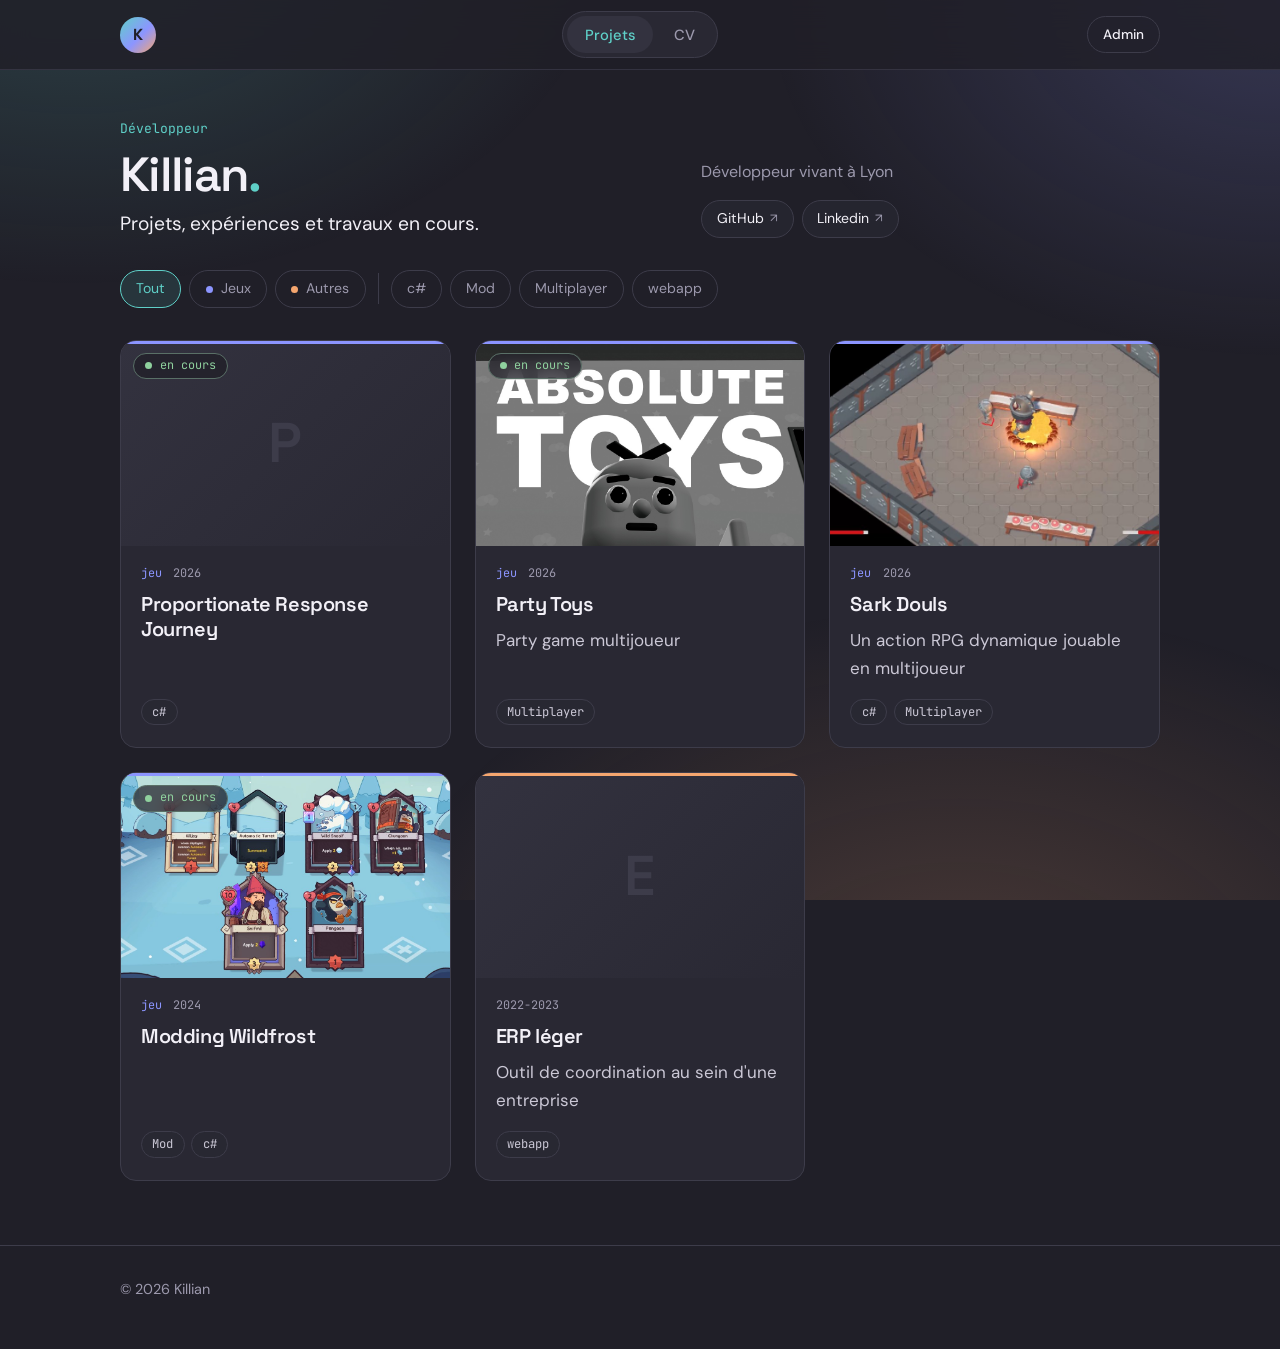
==== commit f37a2bc0: "Revert "add: Gros travaux" This reverts commit 312ac0daea032d3459d0db5dca6a037336b8a500." ====
--- a/index.html
+++ b/index.html
@@ -6,75 +6,336 @@
 <meta name="color-scheme" content="dark">
 <meta name="theme-color" content="#201F28">
 <title>Portfolio</title>
-<meta name="description" content="Portfolio : projets et CV">
+<meta name="description" content="Portfolio de projets">
 <link rel="stylesheet" href="theme.css">
 <link rel="stylesheet" href="style.css">
-<script>document.documentElement.classList.add("js")</script>
 </head>
 <body>
 
-<header class="site-header" id="site-header"></header>
-
-<main id="main">
-  <section class="hero">
-    <div class="wrap hero-grid">
-      <div class="hero-main">
-        <p class="eyebrow rise" id="eyebrow" style="--d:0"></p>
-        <h1 class="rise" id="name" style="--d:1">Portfolio</h1>
-        <p class="lead rise" id="tagline" style="--d:2"></p>
-        <div class="cta rise" style="--d:3">
-          <a class="btn btn-primary" href="projets.html">Voir les projets</a>
-          <a class="btn" href="cv.html">Mon CV</a>
-        </div>
-      </div>
-      <div class="hero-side rise" style="--d:4">
-        <div class="bio" id="bio"></div>
-        <ul class="links" id="contact"></ul>
-      </div>
-    </div>
+<header class="site-header">
+  <div class="wrap">
+    <a class="brand" href="./" aria-label="Accueil"><span class="mono" id="mono">P</span></a>
+    <div class="seg" role="tablist" aria-label="Sections du site">
+      <button role="tab" id="tab-projects" data-view="projects" aria-selected="true" aria-controls="view-projects">Projets</button>
+      <button role="tab" id="tab-cv" data-view="cv" aria-selected="false" aria-controls="view-cv">CV</button>
+    </div>
+    <div class="header-end"><a class="btn btn-sm" href="admin.html">Admin</a></div>
+  </div>
+</header>
+
+<section class="hero">
+  <div class="wrap hero-grid">
+    <div class="hero-main">
+      <p class="eyebrow" id="eyebrow"></p>
+      <h1 id="name">Portfolio</h1>
+      <p class="lead" id="tagline"></p>
+    </div>
+    <div class="hero-side">
+      <div class="bio" id="bio"></div>
+      <ul class="links" id="contact"></ul>
+    </div>
+  </div>
+</section>
+
+<main>
+  <section id="view-projects" class="wrap" role="tabpanel" aria-labelledby="tab-projects">
+    <nav class="filters" id="filters" aria-label="Filtrer les projets" hidden></nav>
+    <div class="grid" id="list"><p class="empty">Chargement…</p></div>
   </section>
 
-  <section class="wrap section" id="featured-section" aria-labelledby="featured-title" hidden>
-    <div class="section-head">
-      <h2 id="featured-title">Projets à la une</h2>
-      <a class="more" href="projets.html">Tous les projets →</a>
-    </div>
-    <div class="grid feature" id="featured"></div>
+  <section id="view-cv" role="tabpanel" aria-labelledby="tab-cv" hidden>
+    <div class="wrap">
+    <div class="cv-head" id="cv-head"></div>
+    <div class="subtabs" role="tablist" aria-label="Parties du CV">
+      <button role="tab" id="ctab-experience" data-cv="experience" aria-selected="true" aria-controls="cv-experience">Expérience <span class="count" id="count-experience"></span></button>
+      <button role="tab" id="ctab-education" data-cv="education" aria-selected="false" aria-controls="cv-education">Formation <span class="count" id="count-education"></span></button>
+      <button role="tab" id="ctab-skills" data-cv="skills" aria-selected="false" aria-controls="cv-skills">Compétences <span class="count" id="count-skills"></span></button>
+      <button role="tab" id="ctab-interests" data-cv="interests" aria-selected="false" aria-controls="cv-interests" aria-label="Centres d'intérêt"><span class="lbl-full">Centres d'intérêt</span><span class="lbl-short">Intérêts</span> <span class="count" id="count-interests"></span></button>
+    </div>
+    </div>
+    <div id="cv-experience" role="tabpanel" aria-labelledby="ctab-experience"></div>
+    <div id="cv-education" role="tabpanel" aria-labelledby="ctab-education" hidden></div>
+    <div id="cv-skills" class="wrap" role="tabpanel" aria-labelledby="ctab-skills" hidden></div>
+    <div id="cv-interests" class="wrap" role="tabpanel" aria-labelledby="ctab-interests" hidden></div>
   </section>
 </main>
 
-<footer class="site-footer" id="site-footer"></footer>
+<footer class="site-footer"><div class="wrap" id="copy"></div></footer>
+
+<dialog id="dlg" aria-labelledby="dlg-title"><div id="dlg-inner"></div></dialog>
 
 <script src="schema.js"></script>
-<script src="site.js"></script>
 <script>
-(async () => {
-  chrome("home");
-  let data;
-  try { data = await loadData(); } catch (e) { fail($("#main")); return; }
-  applyProfile(data);
-
-  /* anciens liens (index.html#identifiant, index.html#cv/…) -> nouvelles pages */
+const $ = s => document.querySelector(s);
+const $$ = s => [...document.querySelectorAll(s)];
+const esc = s => String(s ?? "").replace(/[&<>"']/g, c => ({"&":"&amp;","<":"&lt;",">":"&gt;",'"':"&quot;","'":"&#39;"}[c]));
+const safeUrl = u => /^(https?:|mailto:)/i.test(u || "") ? u : "#";
+/* chemins relatifs autorisés (ex. cv.pdf), mais pas javascript: ni data: */
+const safeHref = u => /^\s*(javascript|data|vbscript):/i.test(u || "") ? "#" : (u || "#");
+const paras = t => String(t || "").split(/\n{2,}/).filter(x => x.trim()).map(x => `<p>${esc(x.trim())}</p>`).join("");
+const bullets = a => { const l = (Array.isArray(a) ? a : String(a || "").split("\n")).map(x => String(x).trim()).filter(Boolean); return l.length ? `<ul class="list">${l.map(x => `<li>${esc(x)}</li>`).join("")}</ul>` : ""; };
+const csv = s => (Array.isArray(s) ? s : String(s || "").split(",")).map(x => String(x).trim()).filter(Boolean);
+const chips = a => a.length ? `<ul class="chips">${a.map(t => `<li>${esc(t)}</li>`).join("")}</ul>` : "";
+
+const ICON = {
+  dl: '<svg width="18" height="18" viewBox="0 0 24 24" fill="none" stroke="currentColor" stroke-width="2" stroke-linecap="round" stroke-linejoin="round" aria-hidden="true"><path d="M12 3v12m0 0-4-4m4 4 4-4M4 17v3h16v-3"/></svg>',
+  x: '<svg width="16" height="16" viewBox="0 0 24 24" fill="none" stroke="currentColor" stroke-width="2" stroke-linecap="round" aria-hidden="true"><path d="M6 6l12 12M18 6 6 18"/></svg>'
+};
+const live = '<span class="pill live"><i></i>en cours</span>';
+const state = p => p.ongoing ? live : '<span class="pill">terminé</span>';
+
+/* types de projets (schema.js) */
+const TYPES = (window.SCHEMA || {}).types || {};
+const OTHER = { label: "Projet", plural: "Autres", code: "projet", facts: [], sections: [{ key: "description", root: true, label: "Description", kind: "long" }] };
+const typeOf = p => TYPES[p.type] ? p.type : "other";
+const def = p => TYPES[typeOf(p)] || OTHER;
+const secVal = (p, s) => s.root ? p[s.key] : (p.details || {})[s.key];
+const section = (p, s) => {
+  const v = secVal(p, s), body = s.kind === "list" ? bullets(v) : paras(v);
+  return body ? `<section class="sect${s.lead ? " lead" : ""}"><h3>${esc(s.label)}</h3><div class="prose">${body}</div></section>` : "";
+};
+
+const CV_TABS = ["experience", "education", "skills", "interests"];
+let data = { profile: {}, projects: [], cv: {} };
+let activeTag = null, activeType = null, view = "projects", cvTab = "experience";
+
+/* ---------- chargement ---------- */
+async function load() {
+  try {
+    const r = await fetch("projects.json", { cache: "no-cache" });
+    if (!r.ok) throw new Error(r.status);
+    data = await r.json();
+  } catch (e) {
+    $("#list").innerHTML = '<p class="empty">Impossible de charger projects.json. Ouvrez le site via GitHub Pages ou un serveur local (pas en double-cliquant sur le fichier).</p>';
+    return;
+  }
+  data.projects = (data.projects || []).slice().sort((a, b) => (Number(b.year) || 0) - (Number(a.year) || 0));
+  data.cv = data.cv || {};
+  renderProfile();
+  renderCV();
+  renderFilters();
+  renderList();
+  route();
+}
+
+function route() {
   const h = decodeURIComponent(location.hash.slice(1));
-  if (h === "cv" || h.startsWith("cv/")) { location.replace("cv.html" + (h.length > 3 ? "#" + h.slice(3) : "")); return; }
-  const old = h && data.projects.find(x => x.id === h);
-  if (old) { location.replace(projectUrl(old)); return; }
-
-  const p = data.profile;
-  if (p.name) { $("#name").textContent = p.name; setMeta(p.name + " : portfolio", p.tagline || ""); }
-  $("#eyebrow").textContent = data.cv.headline || "";
+  if (h === "cv" || h.startsWith("cv/")) {
+    const t = h.slice(3);
+    setView("cv", false);
+    setCvTab(CV_TABS.includes(t) ? t : cvTab, false);
+  } else {
+    setView("projects", false);
+    if (h) openProject(h);
+  }
+}
+
+function renderProfile() {
+  const p = data.profile || {};
+  if (p.name) {
+    $("#name").textContent = p.name;
+    $("#mono").textContent = p.name.trim().charAt(0).toUpperCase() || "P";
+    document.title = p.name;
+    $("#copy").textContent = "© " + new Date().getFullYear() + " " + p.name;
+  }
+  $("#eyebrow").textContent = (data.cv && data.cv.headline) || "";
   $("#tagline").textContent = p.tagline || "";
   $("#bio").innerHTML = paras(p.bio);
   $("#contact").innerHTML = (p.links || []).map(l => `<li><a href="${esc(safeUrl(l.url))}" target="_blank" rel="noopener">${esc(l.label)}</a></li>`).join("");
-
-  const list = featuredProjects(data.projects);
-  if (list.length) {
-    $("#featured").style.setProperty("--cols", Math.min(list.length === 4 ? 2 : list.length, 3));
-    $("#featured").innerHTML = list.map((pr, i) => card(pr, i)).join("");
-    $("#featured-section").hidden = false;
-    reveal();
-  }
-})();
+}
+
+/* ---------- onglets ---------- */
+function setView(v, touch = true) {
+  view = v === "cv" ? "cv" : "projects";
+  $$("[data-view]").forEach(b => b.setAttribute("aria-selected", b.dataset.view === view));
+  $("#view-projects").hidden = view !== "projects";
+  $("#view-cv").hidden = view !== "cv";
+  if (touch) history.replaceState(null, "", view === "cv" ? "#cv/" + cvTab : location.pathname + location.search);
+}
+function setCvTab(t, touch = true) {
+  cvTab = CV_TABS.includes(t) ? t : "experience";
+  $$("[data-cv]").forEach(b => b.setAttribute("aria-selected", b.dataset.cv === cvTab));
+  CV_TABS.forEach(k => { $("#cv-" + k).hidden = k !== cvTab; });
+  if (touch) {
+    history.replaceState(null, "", "#cv/" + cvTab);
+    $("#ctab-" + cvTab).scrollIntoView({ inline: "center", block: "nearest" });
+  }
+}
+
+/* ---------- projets ---------- */
+function renderFilters() {
+  const types = [...new Set(data.projects.map(typeOf))];
+  const tags = [...new Set(data.projects.flatMap(p => p.tags || []))].sort((a, b) => a.localeCompare(b, "fr"));
+  const showTypes = types.length > 1;
+  const nav = $("#filters");
+  nav.hidden = !showTypes && tags.length < 2;
+  nav.innerHTML = `<button data-all aria-pressed="${!activeType && !activeTag}">Tout</button>`
+    + (showTypes ? types.map(t => `<button data-type="${esc(t)}" data-t="${esc(t)}" aria-pressed="${activeType === t}">${esc((TYPES[t] || OTHER).plural)}</button>`).join("") : "")
+    + (showTypes && tags.length ? '<span class="sep" aria-hidden="true"></span>' : "")
+    + tags.map(t => `<button data-tag="${esc(t)}" aria-pressed="${activeTag === t}">${esc(t)}</button>`).join("");
+}
+
+const card = p => {
+  const t = typeOf(p), img = p.images && p.images[0];
+  return `
+    <article class="card" data-t="${t}">
+      <div class="card-media">
+        ${img ? `<img src="${esc(img)}" alt="" loading="lazy">` : `<span class="ph" aria-hidden="true">${esc((p.title || "?").trim()[0] || "?")}</span>`}
+        ${p.ongoing ? live : ""}
+      </div>
+      <div class="card-body">
+        <p class="meta">${t !== "other" ? `<span class="kind" data-t="${t}">${esc(def(p).label.toLowerCase())}</span>` : ""}${p.year ? `<span>${esc(p.year)}</span>` : ""}</p>
+        <h3><button data-id="${esc(p.id)}">${esc(p.title)}</button></h3>
+        ${p.summary ? `<p class="summary">${esc(p.summary)}</p>` : ""}
+        ${chips(p.tags || [])}
+      </div>
+    </article>`;
+};
+
+function renderList() {
+  const items = data.projects.filter(p => (!activeTag || (p.tags || []).includes(activeTag)) && (!activeType || typeOf(p) === activeType));
+  $("#list").innerHTML = items.length
+    ? items.map(card).join("")
+    : `<p class="empty">${data.projects.length ? "Aucun projet pour ce filtre." : "Aucun projet pour l'instant. Ajoutez-en depuis la page admin."}</p>`;
+}
+
+function openProject(id) {
+  const p = data.projects.find(x => x.id === id);
+  if (!p) return;
+  const d = def(p), det = p.details || {}, imgs = p.images || [], t = typeOf(p);
+  const links = [p.link && ["Voir le projet", p.link, true], p.repo && ["Code source", p.repo, false]].filter(Boolean)
+    .map(([l, u, main]) => `<a class="btn${main ? " btn-primary" : ""}" href="${esc(safeUrl(u))}" target="_blank" rel="noopener">${l}</a>`).join("");
+  /* infos clés : seulement celles qui sont renseignées, en pastilles qui passent à la ligne */
+  const facts = [];
+  d.facts.forEach(f => { const v = det[f.key]; if (v && String(v).trim()) facts.push([f.label, f.list ? csv(v).join(" · ") : String(v).trim()]); });
+  const factsHtml = facts.length ? `<ul class="facts">${facts.map(([k, v]) => `<li class="fact"><span class="k">${esc(k)}</span><span class="v">${esc(v)}</span></li>`).join("")}</ul>` : "";
+  const tagsHtml = (p.tags || []).length ? chips(p.tags) : "";
+  const secs = d.sections.map(s => [s, section(p, s)]);
+  const lead = secs.filter(([s]) => s.lead).map(x => x[1]).join("");
+  let rest = secs.filter(([s]) => !s.lead).map(x => x[1]).join("");
+  if (!lead && !rest && p.summary) rest = `<div class="prose">${paras(p.summary)}</div>`;
+  $("#dlg-inner").innerHTML = `
+    <div class="dlg-top"><button class="x" data-close aria-label="Fermer">${ICON.x}</button></div>
+    ${imgs.length ? `<div class="dlg-media"><img id="big" src="${esc(imgs[0])}" alt="${esc(p.title)}">${
+      imgs.length > 1 ? `<div class="thumbs">${imgs.map((s, i) => `<button data-img="${esc(s)}" aria-label="Image ${i + 1}" aria-current="${i === 0}"><img src="${esc(s)}" alt=""></button>`).join("")}</div>` : ""}</div>` : ""}
+    <div class="dlg-body" data-t="${t}">
+      <div class="dlg-head">
+        <p class="meta">${t !== "other" ? `<span class="kind" data-t="${t}">${esc(d.label.toLowerCase())}</span>` : ""}${p.year ? `<span>${esc(p.year)}</span>` : ""}</p>
+        <h2 id="dlg-title">${esc(p.title)}</h2>
+        ${state(p)}
+      </div>
+      <div class="dlg-info">${factsHtml}${tagsHtml}</div>
+      ${lead}
+      ${rest}
+      ${links ? `<p class="dlg-links">${links}</p>` : ""}
+    </div>`;
+  $("#dlg").showModal();
+  history.replaceState(null, "", "#" + encodeURIComponent(id));
+}
+
+/* ---------- CV ---------- */
+const MONTHS = ["janv", "f[ée]vr", "mars", "avr", "mai", "juin", "juil", "ao[uû]t", "sept", "oct", "nov", "d[ée]c"].map(m => new RegExp(m));
+/* « Septembre 2024 » ou « 2024 » -> nombre comparable (null si pas d'année) */
+const when = s => {
+  s = String(s || "").toLowerCase();
+  const y = s.match(/(?:19|20)\d{2}/);
+  if (!y) return null;
+  const m = MONTHS.findIndex(re => re.test(s));
+  return +y[0] * 12 + Math.max(m, 0);
+};
+const rank = e => [e.current ? 1 : 0, when(e.start) ?? -1, when(e.end) ?? -1];
+/* plus récent en premier ; « en cours » tout en haut ; à égalité, l'ordre saisi dans l'admin */
+const byRecent = list => list.map((e, i) => [e, i]).sort(([a, i], [b, j]) => {
+  const x = rank(a), y = rank(b);
+  for (let k = 0; k < 3; k++) if (x[k] !== y[k]) return y[k] - x[k];
+  return i - j;
+}).map(([e]) => e);
+
+const dates = e => {
+  const s = (e.start || "").trim(), t = e.current ? "présent" : (e.end || "").trim();
+  return s && t ? `${s} — ${t}` : s || t;
+};
+const timeline = (list, head, org) => {
+  const items = list.filter(e => e[head] || e[org]);
+  if (!items.length) return '<div class="wrap"><p class="empty">Rien à afficher pour l\'instant.</p></div>';
+  /* de gauche à droite : du plus ancien au plus récent, en alternant haut / bas */
+  const sorted = byRecent(items).reverse();
+  return `<div class="htl-scroll"><div class="htl" style="--n:${sorted.length}">${sorted.map((e, i) => {
+    const sub = [e[org], e.place].filter(Boolean).map(esc).join('<span class="sep">·</span>');
+    return `<article class="htl-card ${i % 2 ? "down" : "up"}${e.current ? " is-current" : ""}" style="grid-column:${i + 1}">
+      <span class="htl-dot" aria-hidden="true"></span>
+      <div class="tl-when">${esc(dates(e))}</div>
+      <h3>${esc(e[head])}</h3>
+      ${sub ? `<p class="tl-sub">${sub}</p>` : ""}
+      ${bullets(e.description)}
+    </article>`;
+  }).join("")}</div></div>`;
+};
+
+function renderCV() {
+  const c = data.cv || {};
+  const name = ((data.profile || {}).name || "").trim();
+  const pdf = c.pdf
+    ? `<a class="btn btn-primary" href="${esc(safeHref(c.pdf))}" download="${esc(name ? "CV - " + name + ".pdf" : "CV.pdf")}">${ICON.dl}Télécharger le CV</a>`
+    : "";
+  $("#cv-head").innerHTML = (c.summary ? `<div class="prose">${paras(c.summary)}</div>` : "")
+    + pdf;
+  $("#cv-head").hidden = !c.summary && !pdf;
+
+  const exp = c.experience || [], edu = c.education || [];
+  const skills = (c.skills || []).filter(g => g.label || (g.items || []).length);
+  const langs = (c.languages || []).filter(l => (l.name || "").trim());
+  const interests = (c.interests || []).map(x => typeof x === "string" ? { label: x } : x).filter(i => (i.label || "").trim());
+
+  $("#cv-experience").innerHTML = timeline(exp, "role", "org");
+  $("#cv-education").innerHTML = timeline(edu, "degree", "school");
+
+  const skillsHtml = (skills.length ? `<div class="skills">${skills.map(g => `
+      <div class="skill-card"><h3>${esc(g.label)}</h3>${chips(g.items || [])}</div>`).join("")}</div>` : "")
+    + (langs.length ? `<h3 class="h-sub">Langues</h3><ul class="langs">${langs.map(l => `<li><span>${esc(l.name.trim())}</span>${l.level ? `<span class="lvl">${esc(l.level)}</span>` : ""}</li>`).join("")}</ul>` : "");
+  $("#cv-skills").innerHTML = skillsHtml || '<p class="empty">Rien à afficher pour l\'instant.</p>';
+  $("#cv-interests").innerHTML = interests.length
+    ? `<div class="skills">${interests.map(i => `<div class="skill-card"><h3>${esc(i.label)}</h3>${i.description ? `<div class="prose">${paras(i.description)}</div>` : ""}</div>`).join("")}</div>`
+    : '<p class="empty">Rien à afficher pour l\'instant.</p>';
+
+  $("#count-experience").textContent = exp.length || "";
+  $("#count-education").textContent = edu.length || "";
+  $("#count-skills").textContent = skills.length || "";
+  $("#count-interests").textContent = interests.length || "";
+  $$(".count").forEach(c => { c.hidden = !c.textContent; });
+}
+
+/* ---------- événements ---------- */
+$$("[data-view]").forEach(b => b.addEventListener("click", () => setView(b.dataset.view)));
+$$("[data-cv]").forEach(b => b.addEventListener("click", () => setCvTab(b.dataset.cv)));
+document.addEventListener("keydown", e => {
+  if (e.key !== "ArrowLeft" && e.key !== "ArrowRight") return;
+  const t = e.target.closest('[role="tab"]'); if (!t) return;
+  const tabs = [...t.parentElement.querySelectorAll('[role="tab"]')];
+  const n = tabs[(tabs.indexOf(t) + (e.key === "ArrowRight" ? 1 : -1) + tabs.length) % tabs.length];
+  n.focus(); n.click();
+});
+$("#filters").addEventListener("click", e => {
+  const b = e.target.closest("button"); if (!b) return;
+  if ("all" in b.dataset) activeType = activeTag = null;
+  else if (b.dataset.type) activeType = activeType === b.dataset.type ? null : b.dataset.type;
+  else if (b.dataset.tag) activeTag = activeTag === b.dataset.tag ? null : b.dataset.tag;
+  renderFilters(); renderList();
+});
+$("#list").addEventListener("click", e => {
+  const b = e.target.closest("[data-id]"); if (b) openProject(b.dataset.id);
+});
+$("#dlg").addEventListener("click", e => {
+  if (e.target === e.currentTarget || e.target.closest("[data-close]")) e.currentTarget.close();
+  const t = e.target.closest("[data-img]");
+  if (t) {
+    $("#big").src = t.dataset.img;
+    $$(".thumbs button").forEach(x => x.setAttribute("aria-current", x === t));
+  }
+});
+$("#dlg").addEventListener("close", () => history.replaceState(null, "", location.pathname + location.search));
+
+load();
 </script>
 </body>
 </html>
--- a/theme.css
+++ b/theme.css
@@ -23,7 +23,6 @@
   --accent:#5FD0C8;      /* turquoise : liens, boutons */
   --accent-2:#8C95FF;    /* violet-bleu : dégradés, jeux */
   --accent-3:#F5A66F;    /* orange chaud : touches de chaleur */
-  --accent-4:#F28FB8;    /* rose : dégradés (formation), centres d'intérêt */
 
   /* --- Logique des couleurs : une couleur = un sens (modifiable) --------
      Turquoise (--accent) = action : liens, boutons, onglet actif, survol.
@@ -32,13 +31,10 @@
   --type-game:var(--accent-2);      /* projets « jeu » */
   --type-other:var(--accent-3);     /* autres projets */
 
-  /* Chaque partie du CV a une couleur ; la frise (Expérience, Formation) fait un
-     dégradé de « début » (le plus ancien) vers « fin » (le plus récent / en cours).
-     Chaque point de la frise prend exactement la couleur de la ligne à cet endroit. */
-  --cv-experience:var(--accent);      --cv-experience-end:var(--accent-2);   /* turquoise -> bleu-violet */
-  --cv-education:var(--accent-2);     --cv-education-end:var(--accent-4);    /* bleu-violet -> rose */
-  --cv-skills:var(--accent-3);                                               /* orange */
-  --cv-interests:var(--accent-4);                                            /* rose */
+  --cv-experience:var(--accent);    /* onglet Expérience (frise, cartes, onglet) */
+  --cv-education:var(--accent-2);   /* onglet Formation */
+  --cv-skills:var(--accent-3);      /* onglet Compétences */
+  --cv-interests:color-mix(in srgb,var(--accent-3) 55%,var(--accent-2)); /* onglet Centres d'intérêt */
 
   --ok:#8FD19E;          /* « en cours », succès */
   --danger:#F08C8C;      /* erreurs, suppression */
--- a/style.css
+++ b/style.css
@@ -1,19 +1,15 @@
 /* ==========================================================================
    style.css : mise en page du site.
    Les couleurs, polices et formes se changent dans theme.css.
-   Sommaire : base · petits éléments · en-tête · accueil · pages · projets (cartes)
-              · fiche projet · visionneuse · CV · pied de page · adaptatif · animations
+   Sommaire : base · en-tête · hero · onglets · projets · fiche projet · CV · pied de page
    ========================================================================== */
 
 /* ---------- base ---------- */
-:root{
-  --gutter:clamp(1.25rem,4vw,2.5rem);        /* marge latérale du contenu */
-  --section-y:clamp(3rem,7vw,5.5rem);        /* espace vertical entre grandes sections */
-}
+:root{--gutter:clamp(1.25rem,4vw,2.5rem)}  /* marge latérale du contenu */
 *{box-sizing:border-box}
 [hidden]{display:none!important}
 html{scroll-behavior:smooth;scroll-padding-top:5rem}
-body{margin:0;background:var(--bg);color:var(--text);font-family:var(--font-body);font-size:1.0625rem;line-height:1.7;-webkit-font-smoothing:antialiased;text-rendering:optimizeLegibility}
+body{margin:0;background:var(--bg);color:var(--text);font-family:var(--font-body);font-size:1.0625rem;line-height:1.65;-webkit-font-smoothing:antialiased}
 body::before{content:"";position:fixed;inset:0;z-index:-1;pointer-events:none;background:
   radial-gradient(48rem 32rem at 6% -8%,color-mix(in srgb,var(--glow-1) var(--glow-strength),transparent),transparent 70%),
   radial-gradient(46rem 32rem at 100% 0%,color-mix(in srgb,var(--glow-2) var(--glow-strength),transparent),transparent 70%),
@@ -22,12 +18,9 @@
 a{color:inherit;text-decoration-color:var(--line);text-underline-offset:.22em}
 a:hover{color:var(--accent);text-decoration-color:var(--accent)}
 :focus-visible{outline:2px solid var(--accent);outline-offset:3px;border-radius:6px}
-h1,h2,h3{margin:0;font-family:var(--font-display);font-weight:600;letter-spacing:-.02em;color:var(--ink);text-wrap:balance}
+h1,h2,h3{margin:0;font-family:var(--font-display);font-weight:600;letter-spacing:-.02em;color:var(--ink)}
 button{font:inherit;color:inherit}
-img{max-width:100%}
 .wrap{width:100%;max-width:var(--maxw);margin:0 auto;padding-inline:var(--gutter)}
-.empty{margin:2rem 0;color:var(--muted)}
-main{padding-bottom:var(--section-y);min-height:55vh}
 
 /* couleur d'un type de projet (--tc) et d'une partie du CV (--tab) : réglées dans theme.css */
 [data-t="app"]{--tc:var(--type-app)}
@@ -35,8 +28,6 @@
 [data-t="other"]{--tc:var(--type-other)}
 #cv-experience,[data-cv="experience"]{--tab:var(--cv-experience)}
 #cv-education,[data-cv="education"]{--tab:var(--cv-education)}
-#cv-experience{--from:var(--cv-experience);--to:var(--cv-experience-end)}
-#cv-education{--from:var(--cv-education);--to:var(--cv-education-end)}
 #cv-skills,[data-cv="skills"]{--tab:var(--cv-skills)}
 #cv-interests,[data-cv="interests"]{--tab:var(--cv-interests)}
 
@@ -51,8 +42,9 @@
 ::-webkit-scrollbar-thumb{background-color:color-mix(in srgb,var(--accent) 38%,var(--raised))}
 ::-webkit-scrollbar-thumb:hover{background-color:color-mix(in srgb,var(--accent) 72%,var(--raised))}
 ::-webkit-scrollbar-corner{background:transparent}
-
-/* ---------- petits éléments réutilisables ---------- */
+.empty{margin:2rem 0;color:var(--muted)}
+
+/* petits éléments réutilisables */
 .chips{display:flex;flex-wrap:wrap;gap:.4rem;margin:0;padding:0;list-style:none}
 .chips li{font-family:var(--font-mono);font-size:.76rem;line-height:1;padding:.4rem .65rem;border-radius:999px;border:1px solid var(--line);color:var(--text);background:color-mix(in srgb,var(--surface) 60%,transparent)}
 .pill{display:inline-flex;align-items:center;gap:.45rem;font-family:var(--font-mono);font-size:.74rem;line-height:1;padding:.4rem .7rem;border-radius:999px;border:1px solid var(--line);color:var(--muted);background:var(--surface)}
@@ -61,40 +53,41 @@
 .pill.live i{animation:ring 2.4s ease-out infinite}
 @keyframes ring{0%{box-shadow:0 0 0 0 color-mix(in srgb,currentColor 55%,transparent)}70%,100%{box-shadow:0 0 0 .45rem transparent}}
 
-.btn{display:inline-flex;align-items:center;gap:.55rem;padding:.65rem 1.25rem;border-radius:999px;border:1px solid var(--line);background:transparent;color:var(--ink);font-weight:500;font-size:.95rem;text-decoration:none;cursor:pointer;transition:border-color .2s,color .2s,transform .2s,background .2s,box-shadow .2s}
+.btn{display:inline-flex;align-items:center;gap:.55rem;padding:.65rem 1.25rem;border-radius:999px;border:1px solid var(--line);background:transparent;color:var(--ink);font-weight:500;font-size:.95rem;text-decoration:none;cursor:pointer;transition:border-color .2s,color .2s,transform .2s,background .2s}
 .btn:hover{border-color:var(--accent);color:var(--accent)}
 .btn-primary{border-color:transparent;color:var(--bg);background:linear-gradient(135deg,var(--accent),var(--accent-2))}
 .btn-primary:hover{color:var(--bg);transform:translateY(-2px);box-shadow:0 10px 24px -10px var(--accent)}
 .btn-sm{padding:.4rem .95rem;font-size:.85rem}
 .btn svg{flex:none}
 
-/* ---------- en-tête et navigation ---------- */
+/* ---------- en-tête ---------- */
 .site-header{position:sticky;top:0;z-index:20;background:color-mix(in srgb,var(--bg) 82%,transparent);-webkit-backdrop-filter:blur(14px);backdrop-filter:blur(14px);border-bottom:1px solid color-mix(in srgb,var(--line) 70%,transparent)}
 .site-header .wrap{display:flex;align-items:center;gap:1rem;padding-block:.7rem}
 .brand{flex:1;display:flex;align-items:center;text-decoration:none}
 .brand .mono{display:grid;place-items:center;width:2.25rem;height:2.25rem;border-radius:50%;font-family:var(--font-display);font-weight:700;font-size:1rem;color:var(--bg);background:linear-gradient(135deg,var(--accent),var(--accent-2) 55%,var(--accent-3));transition:transform .25s}
 .brand:hover .mono{transform:rotate(-8deg) scale(1.06)}
 .header-end{flex:1;display:flex;justify-content:flex-end}
+
+/* onglets principaux (segmented control) */
 .seg{display:inline-flex;gap:.2rem;padding:.25rem;border:1px solid var(--line);border-radius:999px;background:var(--surface)}
-.seg a{padding:.4rem 1.1rem;border-radius:999px;color:var(--muted);font-size:.92rem;font-weight:500;text-decoration:none;transition:color .2s,background .2s}
-.seg a:hover{color:var(--ink)}
-.seg a[aria-current="page"]{background:var(--raised);color:var(--accent)}
-
-/* ---------- accueil : présentation courte ---------- */
-.hero{padding-block:clamp(2.5rem,6vw,4.5rem) 0}
-.hero-grid{display:grid;grid-template-columns:minmax(0,1.1fr) minmax(0,1fr);gap:1.5rem clamp(2rem,6vw,5rem);align-items:end}
+.seg button{border:0;background:none;padding:.4rem 1.1rem;border-radius:999px;color:var(--muted);font-size:.92rem;font-weight:500;cursor:pointer;transition:color .2s,background .2s}
+.seg button:hover{color:var(--ink)}
+.seg button[aria-selected="true"]{background:var(--raised);color:var(--accent)}
+
+/* ---------- hero (compact : les projets restent le sujet) ---------- */
+.hero{padding-block:clamp(1.75rem,4vw,3rem) .5rem}
+.hero-grid{display:grid;grid-template-columns:minmax(0,1.1fr) minmax(0,1fr);gap:1.25rem clamp(2rem,6vw,5rem);align-items:end}
 .eyebrow{margin:0 0 .6rem;font-family:var(--font-mono);font-size:.82rem;color:var(--accent)}
 .eyebrow:empty{display:none}
-.hero h1{font-size:clamp(2.2rem,5vw,3.25rem);line-height:1.05;letter-spacing:-.04em;overflow-wrap:anywhere}
+.hero h1{font-size:clamp(2rem,4.5vw,3rem);line-height:1.05;letter-spacing:-.035em;overflow-wrap:anywhere}
 .hero h1::after{content:".";color:var(--accent)}
-.lead{margin:.7rem 0 0;font-size:clamp(1.1rem,1.9vw,1.3rem);line-height:1.45;color:var(--ink)}
+.lead{margin:.6rem 0 0;font-size:clamp(1.05rem,1.8vw,1.2rem);line-height:1.45;color:var(--ink)}
 .lead:empty{display:none}
-.cta{display:flex;flex-wrap:wrap;gap:.75rem;margin-top:1.5rem}
-.bio{color:var(--muted);font-size:1.02rem}
+.bio{color:var(--muted);font-size:1rem}
 .bio:empty{display:none}
 .bio p{margin:0 0 .6em}
 .bio p:last-child{margin-bottom:0}
-.links{display:flex;flex-wrap:wrap;gap:.5rem;margin:1rem 0 0;padding:0;list-style:none}
+.links{display:flex;flex-wrap:wrap;gap:.5rem;margin:.9rem 0 0;padding:0;list-style:none}
 .links:empty{display:none}
 .bio:empty+.links{margin-top:0}
 .links a{display:inline-flex;align-items:center;gap:.4rem;padding:.4rem .9rem;border:1px solid var(--line);border-radius:999px;background:color-mix(in srgb,var(--surface) 70%,transparent);color:var(--ink);font-size:.88rem;text-decoration:none;transition:border-color .2s,color .2s,transform .2s}
@@ -102,17 +95,10 @@
 .links a:hover{border-color:var(--accent);color:var(--accent);transform:translateY(-2px)}
 .links a:hover::after{color:var(--accent)}
 
-/* ---------- en-têtes de pages et de sections ---------- */
-.page-head{padding-block:clamp(2rem,5vw,3.5rem) 1.5rem}
-.page-head h1{font-size:clamp(2.2rem,5vw,3.25rem);line-height:1.05;letter-spacing:-.04em}
-.page-head .lead{margin-top:.6rem;color:var(--muted)}
-.section{padding-top:var(--section-y)}
-.section-head{display:flex;align-items:baseline;justify-content:space-between;gap:1rem;margin-bottom:1.5rem}
-.section-head h2{font-size:clamp(1.5rem,3vw,2rem);letter-spacing:-.03em}
-.more{color:var(--accent);font-family:var(--font-display);font-weight:500;text-decoration:none;white-space:nowrap}
-.more:hover{text-decoration:underline;text-underline-offset:.25em}
-
-/* ---------- filtres ---------- */
+/* ---------- contenu ---------- */
+main{padding-block:1.5rem 4rem;min-height:50vh}
+
+/* filtres */
 .filters{display:flex;flex-wrap:wrap;gap:.5rem;margin:0 0 2rem}
 .filters button{padding:.4rem .95rem;border:1px solid var(--line);border-radius:999px;background:transparent;color:var(--muted);font-size:.88rem;cursor:pointer;transition:color .2s,border-color .2s,background .2s}
 .filters button:hover{color:var(--ink);border-color:var(--muted)}
@@ -122,78 +108,62 @@
 
 /* ---------- projets : cartes ---------- */
 .grid{display:grid;grid-template-columns:repeat(auto-fill,minmax(min(100%,320px),1fr));gap:1.5rem}
-.grid.feature{grid-template-columns:repeat(var(--cols,3),minmax(0,1fr))}
 .card{position:relative;display:flex;flex-direction:column;background:var(--surface);border:1px solid var(--line);border-radius:var(--radius);overflow:hidden;transition:transform .25s,border-color .25s,box-shadow .25s}
 .card::before{content:"";position:absolute;inset:0 0 auto;height:3px;z-index:2;background:var(--tc,var(--accent))}
 .card:hover{transform:translateY(-4px);border-color:color-mix(in srgb,var(--tc,var(--accent)) 50%,var(--line));box-shadow:0 18px 36px -18px rgb(0 0 0/.6)}
-.card:has(.stretch:focus-visible){outline:2px solid var(--accent);outline-offset:3px}
 .card-media{position:relative;aspect-ratio:16/10;overflow:hidden;display:grid;place-items:center;background:linear-gradient(135deg,var(--raised),var(--surface))}
-.feature .card-media{aspect-ratio:16/9}
 .card-media img{width:100%;height:100%;object-fit:cover;display:block;transition:transform .5s}
 .card:hover .card-media img{transform:scale(1.04)}
 .card-media .ph{font-family:var(--font-display);font-size:3.5rem;font-weight:600;color:var(--line)}
 .card-media .pill{position:absolute;top:.75rem;left:.75rem;background:color-mix(in srgb,var(--bg) 72%,transparent);-webkit-backdrop-filter:blur(8px);backdrop-filter:blur(8px)}
 .card-body{display:flex;flex-direction:column;gap:.55rem;flex:1;padding:1.1rem 1.25rem 1.35rem}
-.meta{display:flex;flex-wrap:wrap;align-items:center;gap:.4rem .8rem;margin:0;font-family:var(--font-mono);font-size:.74rem;color:var(--muted)}
+.meta{display:flex;gap:.7rem;margin:0;font-family:var(--font-mono);font-size:.74rem;color:var(--muted)}
 .meta:empty{display:none}
 .kind{color:var(--tc,var(--muted))}
-.card h2,.card h3{font-size:1.25rem;line-height:1.25}
-.stretch{color:inherit;text-decoration:none}
-.stretch::after{content:"";position:absolute;inset:0}
-.stretch:focus-visible{outline:none}
-.card:hover .stretch{color:var(--tc,var(--accent))}
+.card h3{font-size:1.25rem;line-height:1.25}
+.card h3 button{all:unset;cursor:pointer}
+.card h3 button::after{content:"";position:absolute;inset:0}
+.card:hover h3 button{color:var(--tc,var(--accent))}
+.card h3 button:focus-visible{outline:2px solid var(--accent);outline-offset:4px;border-radius:4px}
 .summary{margin:0;color:var(--text)}
 .card .chips{margin-top:auto;padding-top:.5rem}
 
-/* ---------- fiche projet (projet.html) ---------- */
-.back{display:inline-flex;align-items:center;gap:.5rem;margin-top:clamp(1.25rem,3vw,2rem);color:var(--muted);font-size:.92rem;text-decoration:none;transition:color .2s}
-.back:hover{color:var(--accent)}
-.back span{transition:transform .2s}
-.back:hover span{transform:translateX(-3px)}
-.proj-head{display:grid;gap:.9rem;justify-items:start;padding-block:1.25rem 2rem}
-.proj-head h1{font-size:clamp(2.4rem,6.5vw,4.25rem);line-height:1;letter-spacing:-.045em;overflow-wrap:anywhere}
-.proj-summary{max-width:46ch;margin:0;font-size:clamp(1.1rem,2vw,1.35rem);line-height:1.45;color:var(--ink)}
-.proj-actions{display:flex;flex-wrap:wrap;gap:.75rem;margin-top:.6rem}
-.zoom{display:block;width:100%;padding:0;border:1px solid var(--line);border-radius:var(--radius);overflow:hidden;background:var(--bg);cursor:zoom-in}
-.proj-hero{margin:0 0 var(--section-y)}
-.proj-hero img{display:block;width:100%;aspect-ratio:16/9;max-height:72vh;object-fit:contain}
-.proj-grid{display:grid;grid-template-columns:minmax(0,1fr) 20rem;gap:clamp(2rem,5vw,4.5rem);align-items:start}
-.proj-main{display:grid;gap:clamp(2rem,4vw,3rem)}
-.proj-aside{position:sticky;top:5.5rem;display:grid;gap:1.75rem;padding:1.5rem;border:1px solid var(--line);border-radius:var(--radius);background:var(--surface)}
-.a-block h2{margin:0 0 .8rem;font-family:var(--font-mono);font-size:.74rem;font-weight:500;letter-spacing:0;color:var(--muted)}
-.a-list{display:grid;gap:1rem;margin:0}
-.a-list dt{margin:0 0 .25rem;font-family:var(--font-mono);font-size:.72rem;color:var(--muted)}
-.a-list dd{margin:0;color:var(--ink);font-weight:500}
-.a-list .chips li{background:var(--raised)}
-.sect{display:grid;gap:.8rem}
-.sect h2{display:flex;align-items:center;gap:.65rem;font-size:clamp(1.25rem,2.4vw,1.5rem);letter-spacing:-.025em}
-.sect h2::before{content:"";flex:none;width:1.1rem;height:3px;border-radius:3px;background:var(--tc,var(--accent))}
+/* ---------- fiche projet (dialog) ---------- */
+dialog{width:min(980px,calc(100% - 2rem));max-height:calc(100dvh - 2rem);padding:0;border:1px solid var(--line);border-radius:calc(var(--radius) + 4px);background:var(--surface);color:var(--text);overflow:auto}
+dialog::backdrop{background:rgb(8 11 16/.72);-webkit-backdrop-filter:blur(4px);backdrop-filter:blur(4px)}
+dialog[open]{animation:pop .25s ease-out}
+@keyframes pop{from{opacity:0;transform:translateY(12px) scale(.985)}}
+.dlg-top{position:sticky;top:0;z-index:2;height:0;display:flex;justify-content:flex-end;pointer-events:none}
+.x{pointer-events:auto;margin:.85rem;display:grid;place-items:center;width:2.4rem;height:2.4rem;border:1px solid var(--line);border-radius:50%;background:color-mix(in srgb,var(--bg) 78%,transparent);-webkit-backdrop-filter:blur(8px);backdrop-filter:blur(8px);color:var(--ink);cursor:pointer;transition:border-color .2s,color .2s}
+.x:hover{border-color:var(--accent);color:var(--accent)}
+.dlg-media{background:var(--bg)}
+.dlg-media #big{display:block;width:100%;max-height:58vh;object-fit:contain}
+.thumbs{display:flex;flex-wrap:wrap;gap:.5rem;padding:.75rem 1.25rem;background:var(--bg);border-top:1px solid var(--line)}
+.thumbs button{width:76px;height:54px;padding:0;border:2px solid transparent;border-radius:8px;overflow:hidden;background:none;cursor:pointer;opacity:.55;transition:opacity .2s,border-color .2s}
+.thumbs button:hover{opacity:.9}
+.thumbs button[aria-current="true"]{border-color:var(--accent);opacity:1}
+.thumbs img{display:block;width:100%;height:100%;object-fit:cover}
+.dlg-body{display:grid;gap:1.75rem;padding:clamp(1.5rem,4vw,2.5rem)}
+.dlg-head{display:grid;gap:.75rem;justify-items:start}
+.dlg-head h2{font-size:clamp(1.9rem,4.5vw,2.9rem);line-height:1.08;letter-spacing:-.035em}
+.dlg-info{display:grid;gap:.9rem}
+.dlg-info:empty{display:none}
+.facts{display:flex;flex-wrap:wrap;gap:.5rem;margin:0;padding:0;list-style:none}
+.fact{display:inline-flex;align-items:baseline;gap:.55rem;padding:.45rem .9rem;border:1px solid var(--line);border-radius:999px;background:var(--raised)}
+.fact::before{content:"";align-self:center;width:.45rem;height:.45rem;border-radius:50%;background:var(--tc,var(--accent))}
+.fact .k{font-family:var(--font-mono);font-size:.72rem;color:var(--muted)}
+.fact .v{color:var(--ink);font-weight:500;font-size:.95rem}
+.sect{display:grid;gap:.6rem}
+.sect h3{display:flex;align-items:center;gap:.65rem;font-size:1.05rem}
+.sect h3::before{content:"";width:1.1rem;height:2px;border-radius:2px;background:var(--tc,var(--accent))}
 .prose{max-width:68ch}
 .prose p{margin:0 0 1em;white-space:pre-line}
 .prose p:last-child{margin-bottom:0}
-.sect.lead .prose p{font-size:1.2rem;line-height:1.6;color:var(--ink)}
-.list{display:grid;gap:.5rem;max-width:68ch;margin:0;padding:0;list-style:none}
-.list li{position:relative;padding-left:1.4rem}
+.sect.lead .prose p{font-size:1.2rem;line-height:1.55;color:var(--ink)}
+.list{display:grid;gap:.4rem;max-width:68ch;margin:0;padding:0;list-style:none}
+.list li{position:relative;padding-left:1.35rem}
 .list li::before{content:"";position:absolute;left:.15rem;top:.72em;width:.4rem;height:.4rem;border-radius:50%;background:var(--tc,var(--accent))}
-.role{display:grid;gap:.6rem;padding:1.4rem 1.6rem;border:1px solid var(--line);border-left:3px solid var(--tc,var(--accent));border-radius:var(--radius-sm);background:var(--surface)}
-.role h2{font-size:clamp(1.25rem,2.4vw,1.5rem);letter-spacing:-.025em}
-.role-main{margin:0;font-size:1.15rem;color:var(--ink)}
-.role-team{margin:0;color:var(--muted)}
-.gallery{padding-top:var(--section-y)}
-.gallery h2{margin-bottom:1.5rem;font-size:clamp(1.5rem,3vw,2rem);letter-spacing:-.03em}
-.gallery-grid{display:grid;grid-template-columns:repeat(2,minmax(0,1fr));gap:1rem}
-.shot{display:block;padding:0;border:1px solid var(--line);border-radius:var(--radius-sm);overflow:hidden;background:var(--bg);cursor:zoom-in}
-.shot img{display:block;width:100%;aspect-ratio:16/9;object-fit:cover;transition:transform .5s}
-.shot:hover img{transform:scale(1.03)}
-.proj-foot{margin-top:var(--section-y)}
-
-/* ---------- visionneuse d'image ---------- */
-.lightbox{width:min(1280px,96vw);max-width:none;max-height:none;padding:0;border:0;background:transparent;overflow:visible;color:var(--ink)}
-.lightbox::backdrop{background:rgb(8 11 16/.86);-webkit-backdrop-filter:blur(4px);backdrop-filter:blur(4px)}
-.lightbox[open]{animation:fade .2s ease-out}
-.lightbox img{display:block;max-width:100%;max-height:88dvh;margin:auto;border-radius:12px;cursor:zoom-out}
-.x{position:fixed;top:1rem;right:1rem;display:grid;place-items:center;width:2.5rem;height:2.5rem;border:1px solid var(--line);border-radius:50%;background:color-mix(in srgb,var(--bg) 80%,transparent);color:var(--ink);cursor:pointer;transition:border-color .2s,color .2s}
-.x:hover{border-color:var(--accent);color:var(--accent)}
+.dlg-links{display:flex;flex-wrap:wrap;gap:.75rem;margin:0}
 
 /* ---------- CV ---------- */
 .cv-head{display:grid;gap:1.25rem;justify-items:start;margin-bottom:2.25rem}
@@ -209,24 +179,18 @@
 .subtabs button[aria-selected="true"] .count{background:color-mix(in srgb,var(--tab,var(--accent)) 18%,transparent);color:var(--tab,var(--accent))}
 
 /* frise chronologique : une carte en haut, la suivante en bas.
-   Dégradé de la couleur « début » (--from) à la couleur « fin » (--to), réglées dans theme.css.
-   Chaque carte reçoit sa couleur (--c) selon sa position, et trace elle-même le morceau de ligne
-   qui la relie à la carte suivante (de --c à --cn) : le point et la ligne ont donc toujours
-   exactement la même couleur. Elle peut s'élargir au-delà du cadre central, puis défiler. */
+   Une seule couleur (celle de l'onglet) : le passé est estompé, le présent est vif.
+   Elle peut s'élargir au-delà du cadre central, jusqu'aux bords de l'écran, puis défiler. */
 .htl-scroll{overflow-x:auto;padding:.25rem 0 1.5rem}
-.htl{--gap:3.5rem;--col:285px;--need:calc(var(--n) * var(--col));
+.htl{--gap:3.5rem;--col:270px;--colgap:1rem;--need:calc(var(--n) * var(--col) + (var(--n) - 1) * var(--colgap));
   box-sizing:content-box;position:relative;display:grid;
   width:max(min(var(--maxw) - 2 * var(--gutter), 100% - 2 * var(--gutter)), var(--need));
   margin-inline:auto;padding-inline:var(--gutter);
-  grid-template-columns:repeat(var(--n),minmax(0,1fr));grid-template-rows:auto var(--gap) auto}
-.htl-card{--c:color-mix(in srgb,var(--to) var(--t,100%),var(--from));--cn:color-mix(in srgb,var(--to) var(--tn,100%),var(--from));--cp:color-mix(in srgb,var(--to) var(--tp,0%),var(--from));
-  position:relative;margin-inline:.5rem;padding:1.2rem 1.3rem 1.3rem;border:1px solid var(--line);border-radius:var(--radius);background:var(--surface);box-shadow:inset 0 3px 0 var(--c)}
+  grid-template-columns:repeat(var(--n),minmax(0,1fr));grid-template-rows:auto var(--gap) auto;column-gap:var(--colgap)}
+.htl::before{content:"";grid-row:2;grid-column:1/-1;align-self:center;height:3px;border-radius:3px;background:linear-gradient(90deg,color-mix(in srgb,var(--tab) 28%,var(--line)),var(--tab))}
+.htl-card{--c:var(--tab);position:relative;padding:1.2rem 1.3rem 1.3rem;border:1px solid var(--line);border-radius:var(--radius);background:var(--surface);box-shadow:inset 0 3px 0 var(--c)}
 .htl-card.up{grid-row:1;align-self:end}
 .htl-card.down{grid-row:3;align-self:start}
-.htl-card::before{content:"";position:absolute;left:50%;width:calc(100% + 1rem);height:3px;border-radius:3px;background:linear-gradient(90deg,var(--c),var(--cn));background:linear-gradient(in srgb 90deg,var(--c),var(--cn))}
-.htl-card.up::before{top:calc(100% + var(--gap) / 2 - 1.5px)}
-.htl-card.down::before{top:calc(var(--gap) / -2 - 1.5px)}
-.htl-card:last-child::before{display:none}
 .htl-card::after{content:"";position:absolute;left:50%;width:2px;height:calc(var(--gap) / 2);background:var(--c);opacity:.6;transform:translateX(-50%)}
 .htl-card.up::after{top:100%}
 .htl-card.down::after{bottom:100%}
@@ -259,34 +223,15 @@
 /* ---------- pied de page ---------- */
 .site-footer{padding-block:2rem 3rem;border-top:1px solid var(--line);color:var(--muted);font-size:.9rem}
 
-/* ---------- animations discrètes ----------
-   .rise   : apparition de la présentation au chargement de la page
-   .reveal : apparition des cartes et images quand elles entrent à l'écran (ajoutée par site.js)
-   Tout est désactivé pour les personnes qui ont demandé « moins d'animations ». */
-@keyframes rise{from{opacity:0;translate:0 14px}}
-@keyframes fade{from{opacity:0}}
-.rise{animation:rise .7s cubic-bezier(.2,.7,.2,1) both;animation-delay:calc(var(--d,0) * 90ms)}
-.js .reveal{opacity:0}
-.js .reveal.in{opacity:1;animation:rise .6s cubic-bezier(.2,.7,.2,1) both;animation-delay:calc(var(--i,0) * 70ms)}
-
 /* ---------- adaptatif ---------- */
-@media (max-width:960px){
-  .proj-grid{grid-template-columns:1fr}
-  .proj-aside{position:static;order:-1}
-}
-@media (max-width:860px){
-  .grid.feature{grid-template-columns:repeat(2,minmax(0,1fr))}
-}
 @media (max-width:760px){
   .hero-grid{grid-template-columns:1fr}
   /* frise : repasse en colonne (la plus récente en haut) */
   .htl-scroll{overflow:visible}
   .htl{display:flex;flex-direction:column-reverse;gap:1.25rem;width:auto;box-sizing:border-box;margin:0;padding:0 var(--gutter) 0 calc(var(--gutter) + 1.75rem)}
-  .htl-card{margin-inline:0}
+  .htl::before{position:absolute;left:calc(var(--gutter) + .5rem);top:.5rem;bottom:.5rem;width:3px;height:auto;align-self:stretch;background:linear-gradient(180deg,var(--tab),color-mix(in srgb,var(--tab) 28%,var(--line)))}
   .htl-card.up,.htl-card.down{align-self:auto}
   .htl-card::after{display:none}
-  .htl-card::before,.htl-card.up::before,.htl-card.down::before,.htl-card:last-child::before{display:block;left:-1.25rem;top:1.4rem;width:3px;height:calc(100% + 1.25rem);background:linear-gradient(180deg,var(--c),var(--cp));background:linear-gradient(in srgb 180deg,var(--c),var(--cp))}
-  .htl-card:first-child::before{display:none}
   .htl-card .htl-dot,.htl-card.up .htl-dot,.htl-card.down .htl-dot{left:calc(-1.25rem + 1.5px);top:1.4rem}
 }
 @media (max-width:640px){
@@ -294,10 +239,7 @@
   .brand{flex:1 1 auto}
   .header-end{flex:0 0 auto;order:2}
   .seg{order:3;width:100%}
-  .seg a{flex:1;text-align:center;padding-inline:.5rem}
-  .grid.feature{grid-template-columns:1fr}
-  .gallery-grid{grid-template-columns:1fr}
-  .section-head{flex-wrap:wrap}
+  .seg button{flex:1}
 }
 @media (max-width:480px){
   .subtabs{gap:.6rem}
@@ -312,6 +254,5 @@
 @media print{
   :root{--bg:#fff;--surface:#fff;--raised:#f3f4f6;--line:#d5d9e0;--ink:#111;--text:#222;--muted:#555;--accent:#0b6b70;--accent-2:#2f4fb0}
   body{font-size:10.5pt}
-  body::before{display:none}
-  .site-header,.cta,.links,.btn,.subtabs,.site-footer,.lightbox{display:none!important}
-}
+  .site-header,.hero::before,.bio,.links,.btn,.subtabs,.site-footer,dialog{display:none!important}
+}
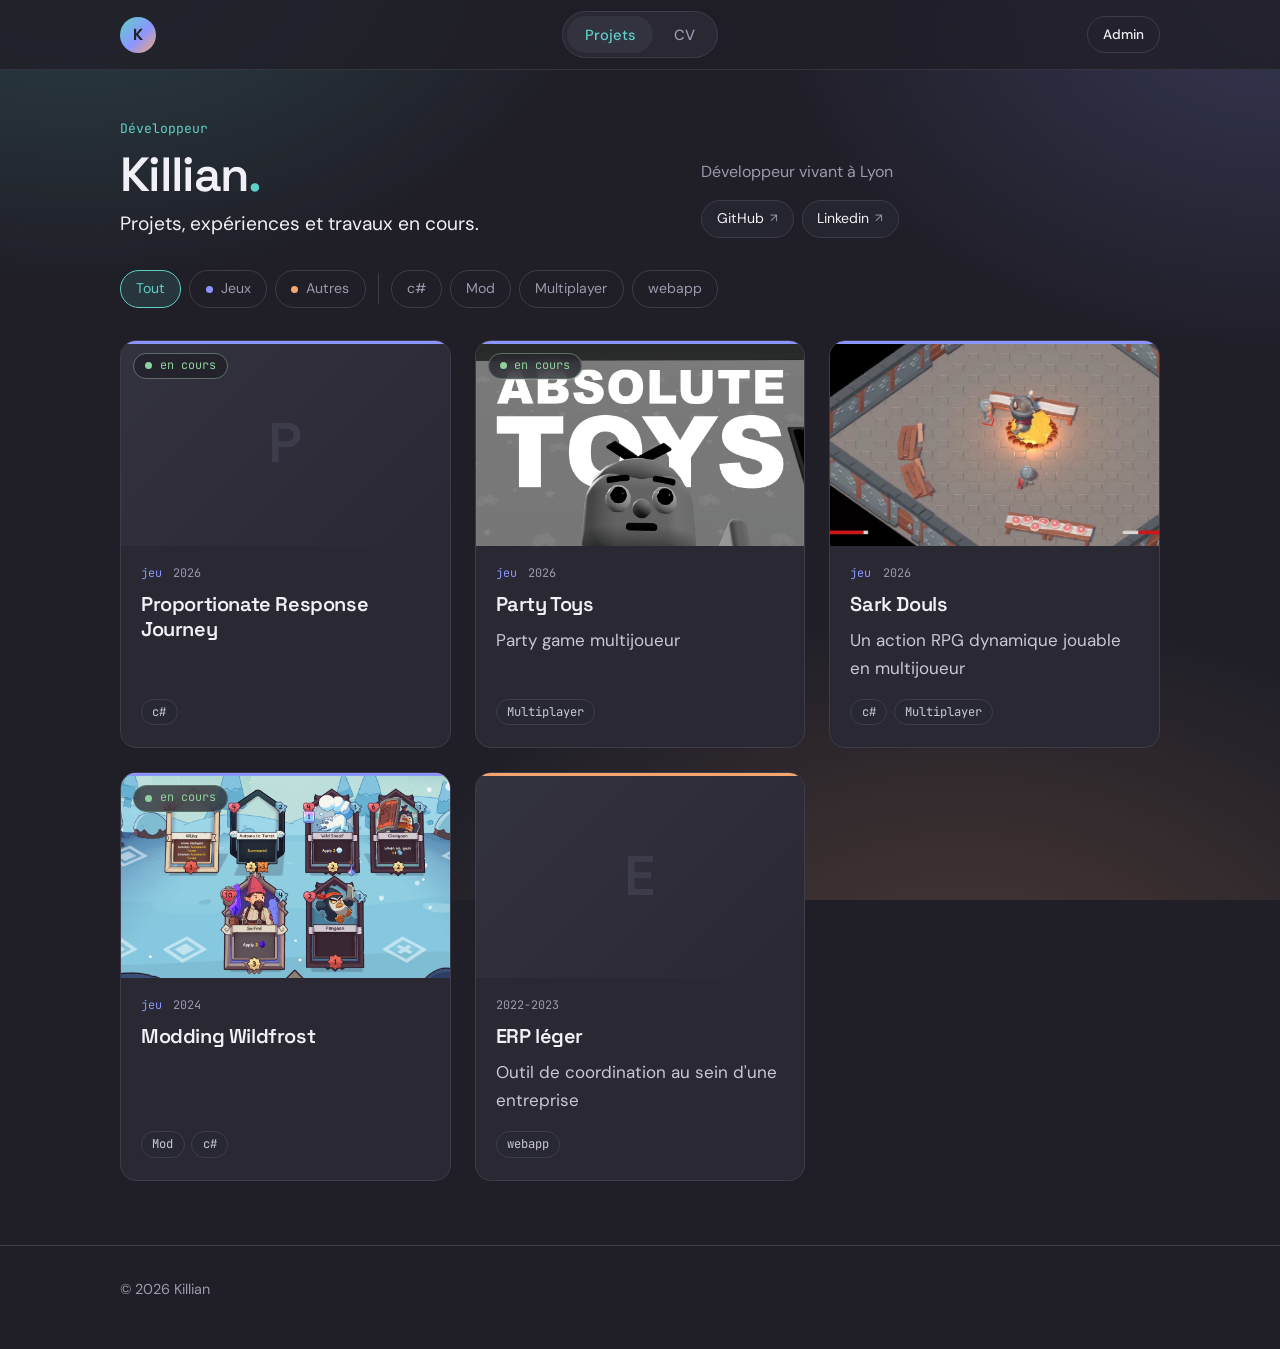
==== commit 92f45ece: "modif: frise & anim" ====
--- a/index.html
+++ b/index.html
@@ -9,6 +9,7 @@
 <meta name="description" content="Portfolio de projets">
 <link rel="stylesheet" href="theme.css">
 <link rel="stylesheet" href="style.css">
+<script>document.documentElement.classList.add("js")</script>
 </head>
 <body>
 
@@ -26,11 +27,11 @@
 <section class="hero">
   <div class="wrap hero-grid">
     <div class="hero-main">
-      <p class="eyebrow" id="eyebrow"></p>
-      <h1 id="name">Portfolio</h1>
-      <p class="lead" id="tagline"></p>
-    </div>
-    <div class="hero-side">
+      <p class="eyebrow rise" id="eyebrow" style="--d:0"></p>
+      <h1 class="rise" id="name" style="--d:1">Portfolio</h1>
+      <p class="lead rise" id="tagline" style="--d:2"></p>
+    </div>
+    <div class="hero-side rise" style="--d:3">
       <div class="bio" id="bio"></div>
       <ul class="links" id="contact"></ul>
     </div>
@@ -175,10 +176,10 @@
     + tags.map(t => `<button data-tag="${esc(t)}" aria-pressed="${activeTag === t}">${esc(t)}</button>`).join("");
 }
 
-const card = p => {
+const card = (p, i = 0) => {
   const t = typeOf(p), img = p.images && p.images[0];
   return `
-    <article class="card" data-t="${t}">
+    <article class="card reveal" data-t="${t}" style="--i:${i % 6}">
       <div class="card-media">
         ${img ? `<img src="${esc(img)}" alt="" loading="lazy">` : `<span class="ph" aria-hidden="true">${esc((p.title || "?").trim()[0] || "?")}</span>`}
         ${p.ongoing ? live : ""}
@@ -197,6 +198,18 @@
   $("#list").innerHTML = items.length
     ? items.map(card).join("")
     : `<p class="empty">${data.projects.length ? "Aucun projet pour ce filtre." : "Aucun projet pour l'instant. Ajoutez-en depuis la page admin."}</p>`;
+  reveal();
+}
+
+/* apparition progressive des cartes (discrète) : une carte s'affiche quand elle entre à l'écran ;
+   celles qu'on a déjà dépassées en défilant sont affichées tout de suite */
+function reveal() {
+  const els = $$(".reveal:not(.in)");
+  if (!("IntersectionObserver" in window)) { els.forEach(e => e.classList.add("in")); return; }
+  const io = new IntersectionObserver(entries => entries.forEach(e => {
+    if (e.isIntersecting) { e.target.classList.add("in"); io.unobserve(e.target); }
+  }), { rootMargin: "100000px 0px -6% 0px" });
+  els.forEach(e => io.observe(e));
 }
 
 function openProject(id) {
@@ -260,9 +273,11 @@
   if (!items.length) return '<div class="wrap"><p class="empty">Rien à afficher pour l\'instant.</p></div>';
   /* de gauche à droite : du plus ancien au plus récent, en alternant haut / bas */
   const sorted = byRecent(items).reverse();
+  /* position de chaque carte sur le dégradé : 0 % (le plus ancien) -> 100 % (le plus récent) */
+  const pct = k => sorted.length > 1 ? Math.max(0, Math.min(100, Math.round(k / (sorted.length - 1) * 1000) / 10)) : 100;
   return `<div class="htl-scroll"><div class="htl" style="--n:${sorted.length}">${sorted.map((e, i) => {
     const sub = [e[org], e.place].filter(Boolean).map(esc).join('<span class="sep">·</span>');
-    return `<article class="htl-card ${i % 2 ? "down" : "up"}${e.current ? " is-current" : ""}" style="grid-column:${i + 1}">
+    return `<article class="htl-card ${i % 2 ? "down" : "up"}${e.current ? " is-current" : ""}" style="grid-column:${i + 1};--k:${i};--t:${pct(i)}%;--tn:${pct(i + 1)}%;--tp:${pct(i - 1)}%">
       <span class="htl-dot" aria-hidden="true"></span>
       <div class="tl-when">${esc(dates(e))}</div>
       <h3>${esc(e[head])}</h3>
--- a/theme.css
+++ b/theme.css
@@ -23,6 +23,7 @@
   --accent:#5FD0C8;      /* turquoise : liens, boutons */
   --accent-2:#8C95FF;    /* violet-bleu : dégradés, jeux */
   --accent-3:#F5A66F;    /* orange chaud : touches de chaleur */
+  --accent-4:#F28FB8;    /* rose : fin du dégradé de la frise Formation */
 
   /* --- Logique des couleurs : une couleur = un sens (modifiable) --------
      Turquoise (--accent) = action : liens, boutons, onglet actif, survol.
@@ -31,8 +32,11 @@
   --type-game:var(--accent-2);      /* projets « jeu » */
   --type-other:var(--accent-3);     /* autres projets */
 
-  --cv-experience:var(--accent);    /* onglet Expérience (frise, cartes, onglet) */
-  --cv-education:var(--accent-2);   /* onglet Formation */
+  /* Frise (Expérience, Formation) : dégradé du « début » (le plus ancien) vers la « fin »
+     (le plus récent / en cours). Chaque point prend exactement la couleur de la ligne à son
+     emplacement. Gardez deux couleurs voisines pour un dégradé harmonieux. */
+  --cv-experience:var(--accent);      --cv-experience-end:var(--accent-2);   /* turquoise -> bleu-violet */
+  --cv-education:var(--accent-2);     --cv-education-end:var(--accent-4);    /* bleu-violet -> rose */
   --cv-skills:var(--accent-3);      /* onglet Compétences */
   --cv-interests:color-mix(in srgb,var(--accent-3) 55%,var(--accent-2)); /* onglet Centres d'intérêt */
 
--- a/style.css
+++ b/style.css
@@ -30,6 +30,8 @@
 #cv-education,[data-cv="education"]{--tab:var(--cv-education)}
 #cv-skills,[data-cv="skills"]{--tab:var(--cv-skills)}
 #cv-interests,[data-cv="interests"]{--tab:var(--cv-interests)}
+#cv-experience{--from:var(--cv-experience);--to:var(--cv-experience-end)}
+#cv-education{--from:var(--cv-education);--to:var(--cv-education-end)}
 
 /* barres de défilement : fines, arrondies, aux couleurs du site */
 @supports not selector(::-webkit-scrollbar){
@@ -179,18 +181,23 @@
 .subtabs button[aria-selected="true"] .count{background:color-mix(in srgb,var(--tab,var(--accent)) 18%,transparent);color:var(--tab,var(--accent))}
 
 /* frise chronologique : une carte en haut, la suivante en bas.
-   Une seule couleur (celle de l'onglet) : le passé est estompé, le présent est vif.
-   Elle peut s'élargir au-delà du cadre central, jusqu'aux bords de l'écran, puis défiler. */
+   Dégradé de la couleur « début » (--from) à la couleur « fin » (--to), réglées dans theme.css.
+   Chaque carte reçoit sa couleur (--c) selon sa position, et trace elle-même le morceau de ligne
+   qui la relie à la carte suivante (de --c à --cn) : le point et la ligne ont donc toujours
+   exactement la même couleur. Elle peut s'élargir au-delà du cadre central, puis défiler. */
 .htl-scroll{overflow-x:auto;padding:.25rem 0 1.5rem}
 .htl{--gap:3.5rem;--col:270px;--colgap:1rem;--need:calc(var(--n) * var(--col) + (var(--n) - 1) * var(--colgap));
   box-sizing:content-box;position:relative;display:grid;
   width:max(min(var(--maxw) - 2 * var(--gutter), 100% - 2 * var(--gutter)), var(--need));
   margin-inline:auto;padding-inline:var(--gutter);
   grid-template-columns:repeat(var(--n),minmax(0,1fr));grid-template-rows:auto var(--gap) auto;column-gap:var(--colgap)}
-.htl::before{content:"";grid-row:2;grid-column:1/-1;align-self:center;height:3px;border-radius:3px;background:linear-gradient(90deg,color-mix(in srgb,var(--tab) 28%,var(--line)),var(--tab))}
-.htl-card{--c:var(--tab);position:relative;padding:1.2rem 1.3rem 1.3rem;border:1px solid var(--line);border-radius:var(--radius);background:var(--surface);box-shadow:inset 0 3px 0 var(--c)}
+.htl-card{--c:color-mix(in srgb,var(--to) var(--t,100%),var(--from));--cn:color-mix(in srgb,var(--to) var(--tn,100%),var(--from));--cp:color-mix(in srgb,var(--to) var(--tp,0%),var(--from));position:relative;padding:1.2rem 1.3rem 1.3rem;border:1px solid var(--line);border-radius:var(--radius);background:var(--surface);box-shadow:inset 0 3px 0 var(--c)}
 .htl-card.up{grid-row:1;align-self:end}
 .htl-card.down{grid-row:3;align-self:start}
+.htl-card::before{content:"";position:absolute;left:50%;width:calc(100% + var(--colgap));height:3px;border-radius:3px;background:linear-gradient(90deg,var(--c),var(--cn));background:linear-gradient(in srgb 90deg,var(--c),var(--cn))}
+.htl-card.up::before{top:calc(100% + var(--gap) / 2 - 1.5px)}
+.htl-card.down::before{top:calc(var(--gap) / -2 - 1.5px)}
+.htl-card:last-child::before{display:none}
 .htl-card::after{content:"";position:absolute;left:50%;width:2px;height:calc(var(--gap) / 2);background:var(--c);opacity:.6;transform:translateX(-50%)}
 .htl-card.up::after{top:100%}
 .htl-card.down::after{bottom:100%}
@@ -229,7 +236,8 @@
   /* frise : repasse en colonne (la plus récente en haut) */
   .htl-scroll{overflow:visible}
   .htl{display:flex;flex-direction:column-reverse;gap:1.25rem;width:auto;box-sizing:border-box;margin:0;padding:0 var(--gutter) 0 calc(var(--gutter) + 1.75rem)}
-  .htl::before{position:absolute;left:calc(var(--gutter) + .5rem);top:.5rem;bottom:.5rem;width:3px;height:auto;align-self:stretch;background:linear-gradient(180deg,var(--tab),color-mix(in srgb,var(--tab) 28%,var(--line)))}
+  .htl-card::before,.htl-card.up::before,.htl-card.down::before,.htl-card:last-child::before{display:block;left:-1.25rem;top:1.4rem;width:3px;height:calc(100% + 1.25rem);background:linear-gradient(180deg,var(--c),var(--cp));background:linear-gradient(in srgb 180deg,var(--c),var(--cp))}
+  .htl-card:first-child::before{display:none}
   .htl-card.up,.htl-card.down{align-self:auto}
   .htl-card::after{display:none}
   .htl-card .htl-dot,.htl-card.up .htl-dot,.htl-card.down .htl-dot{left:calc(-1.25rem + 1.5px);top:1.4rem}
@@ -248,6 +256,21 @@
   .lbl-full{display:none}
   .lbl-short{display:inline}
 }
+/* ---------- animations discrètes ----------
+   .rise    : la présentation apparaît au chargement de la page
+   .reveal  : une carte de projet apparaît quand elle entre à l'écran (classe « in » ajoutée par index.html)
+   panneaux : léger fondu quand on change de section (Projets / CV / sous-onglets)
+   frise    : les cartes apparaissent l'une après l'autre quand on ouvre Expérience ou Formation
+   Tout est coupé automatiquement pour les personnes qui ont demandé « moins d'animations ». */
+@keyframes rise{from{opacity:0;translate:0 14px}}
+@keyframes fade{from{opacity:0}}
+.rise{animation:rise .7s cubic-bezier(.2,.7,.2,1) both;animation-delay:calc(var(--d,0) * 90ms)}
+.js .reveal{opacity:0}
+.js .reveal.in{opacity:1;animation:rise .6s cubic-bezier(.2,.7,.2,1) both;animation-delay:calc(var(--i,0) * 70ms)}
+#view-projects:not([hidden]),#view-cv:not([hidden]),#cv-skills:not([hidden]),#cv-interests:not([hidden]){animation:fade .4s ease-out}
+.htl-card{animation:rise .6s cubic-bezier(.2,.7,.2,1) both;animation-delay:calc(var(--k,0) * 90ms)}
+dialog[open]::backdrop{animation:fade .25s ease-out}
+
 @media (prefers-reduced-motion:reduce){
   *,*::before,*::after{animation:none!important;transition:none!important;scroll-behavior:auto!important}
 }
